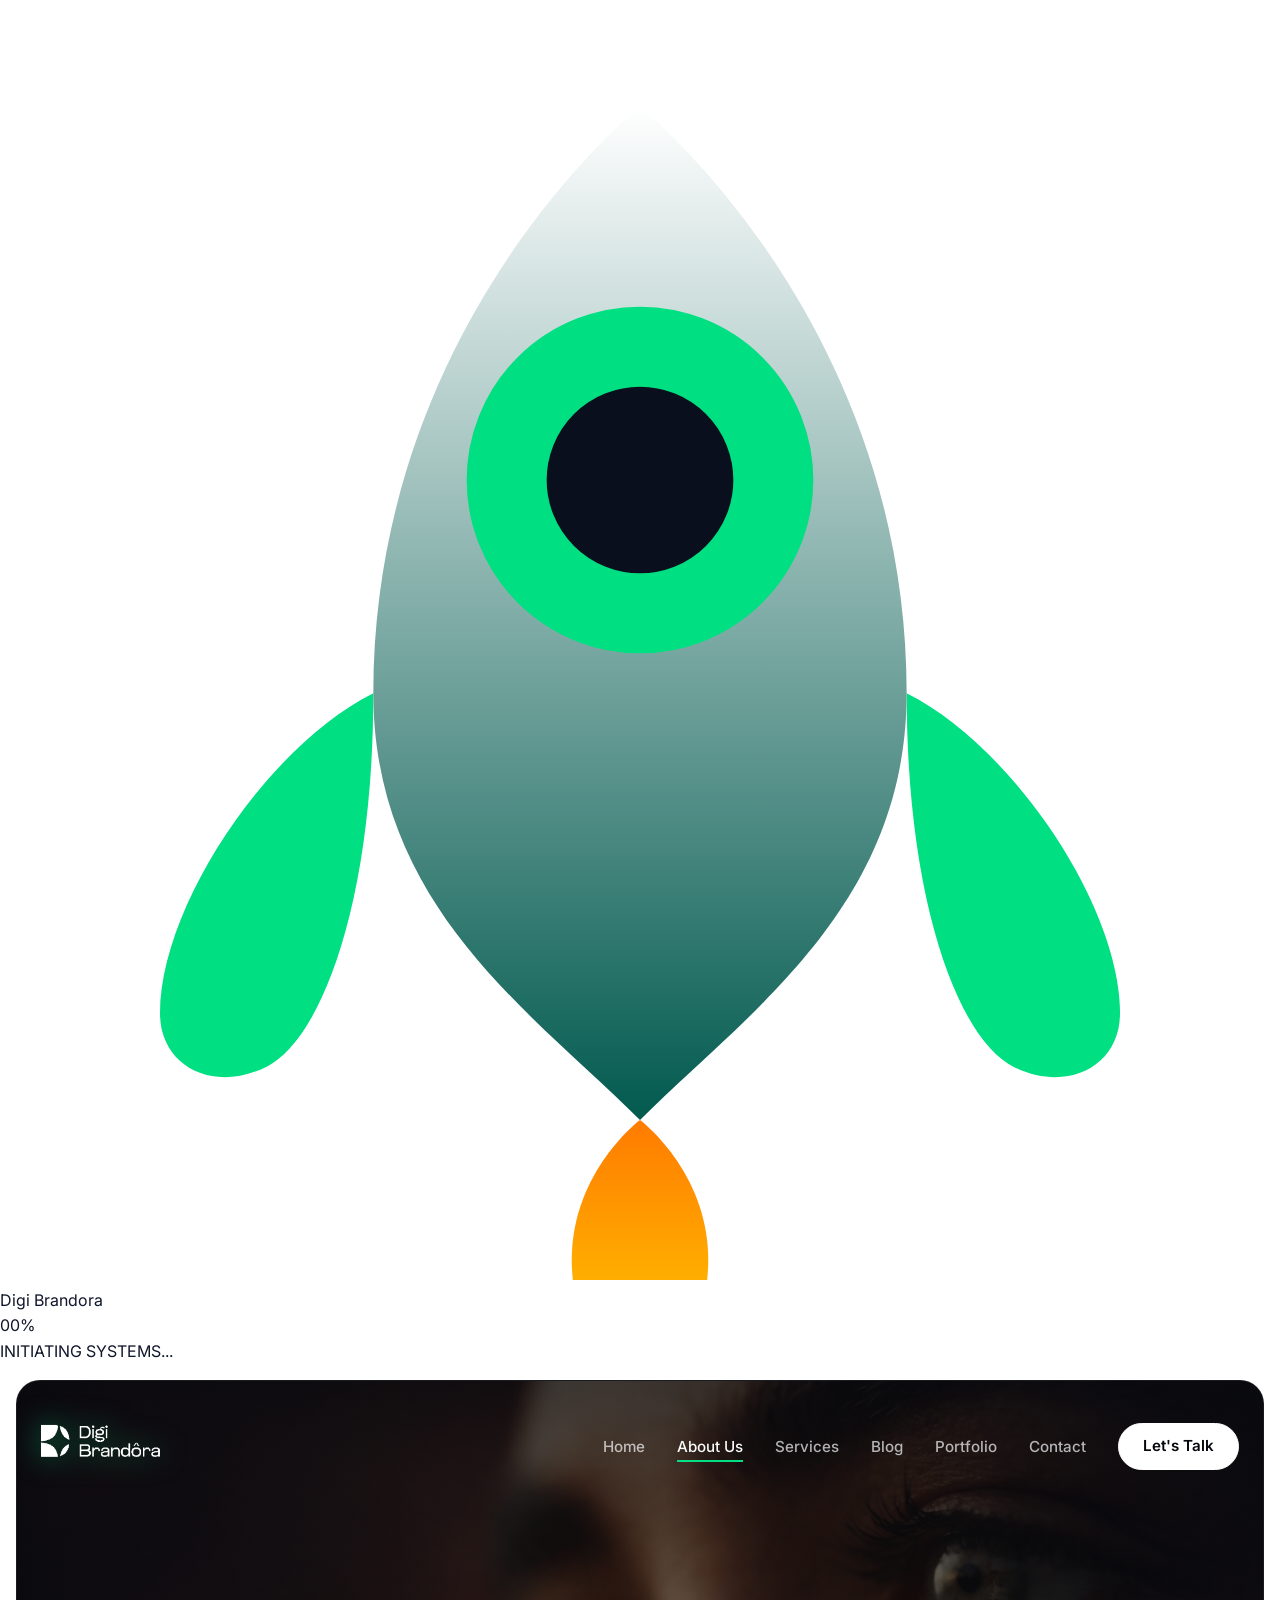
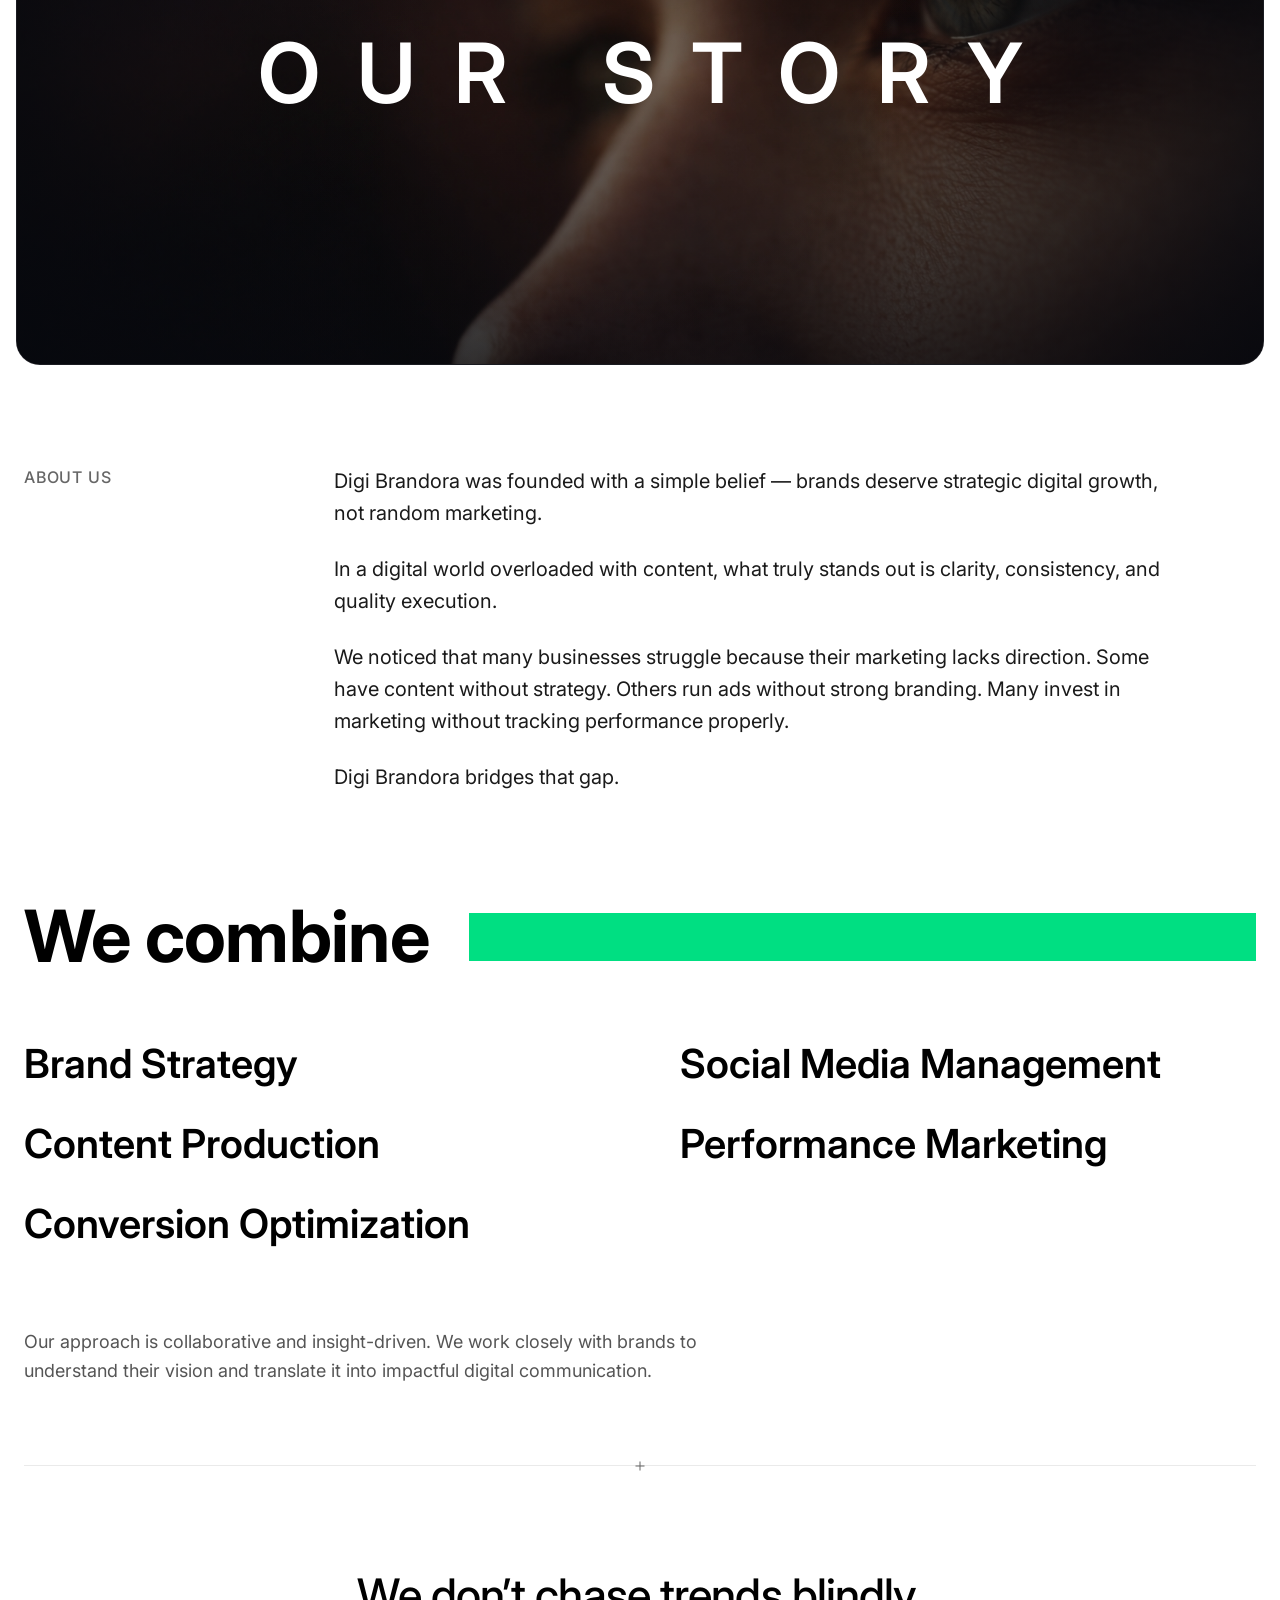
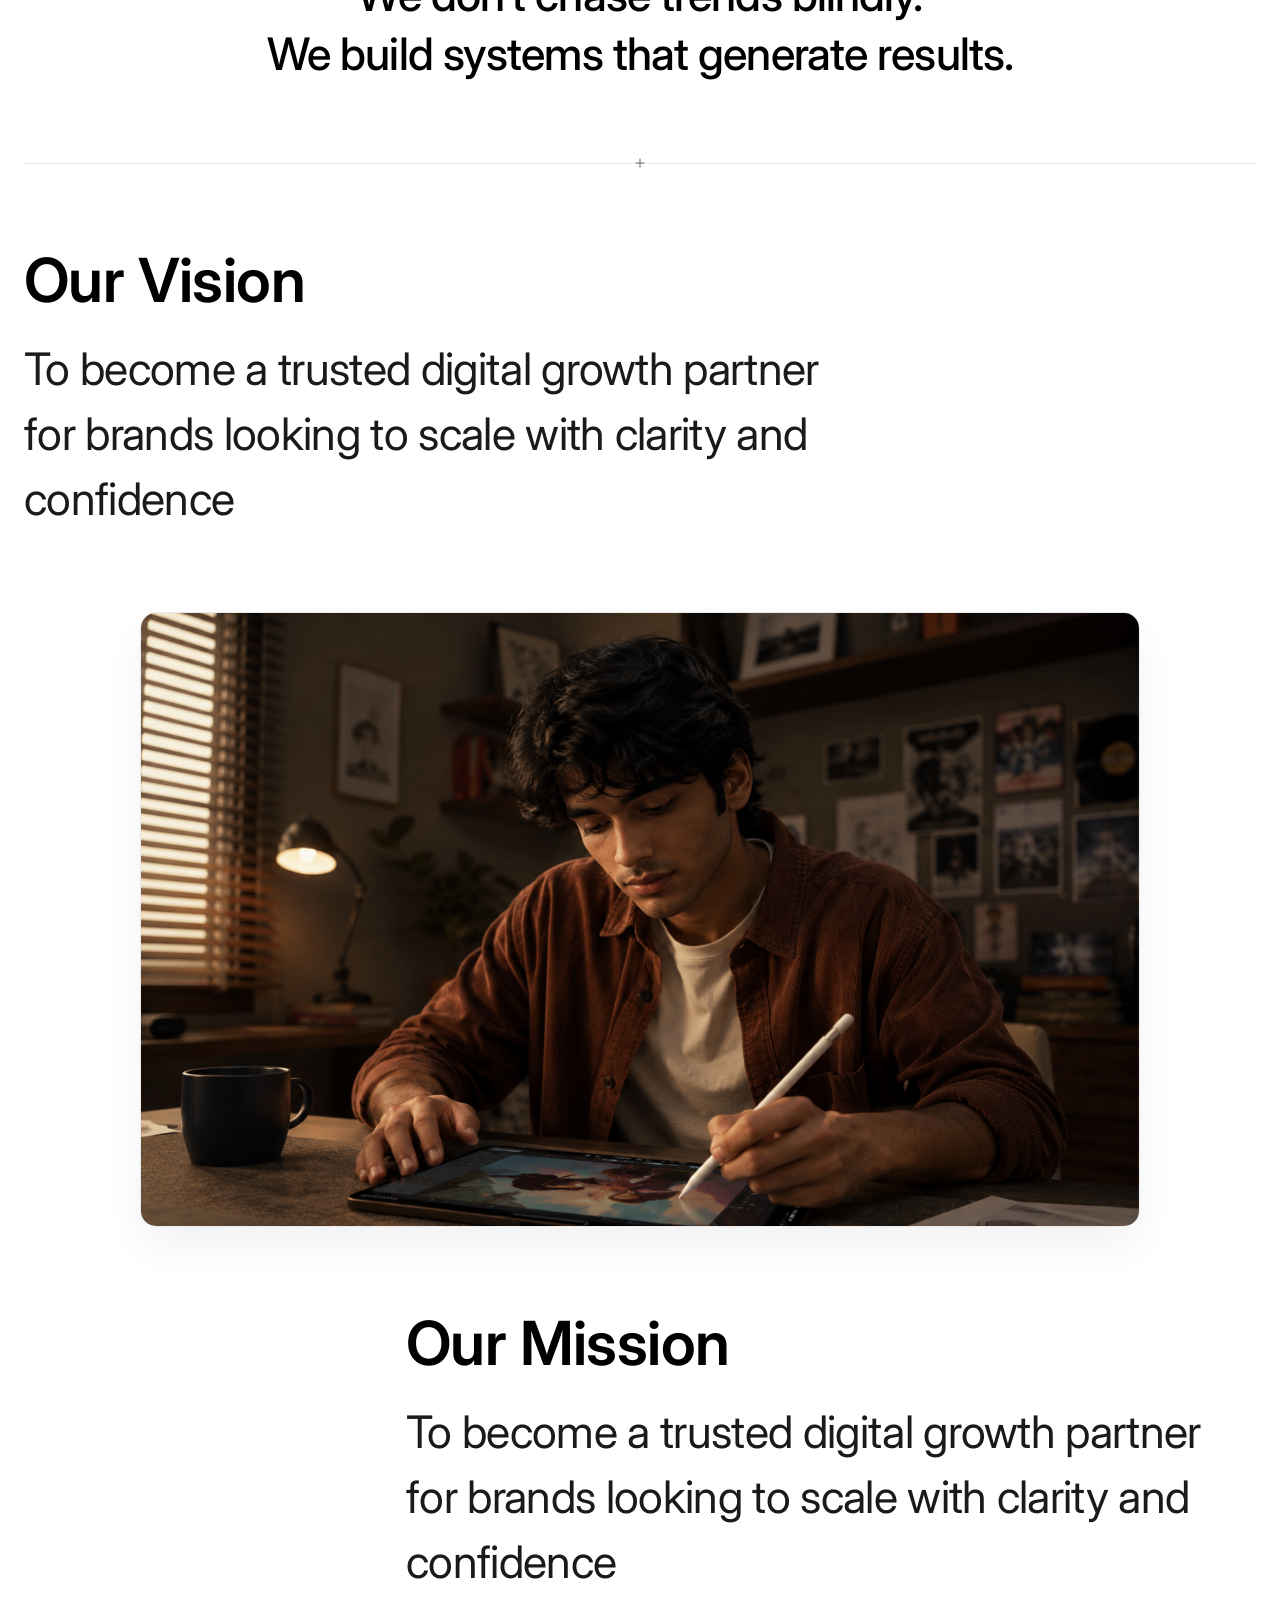
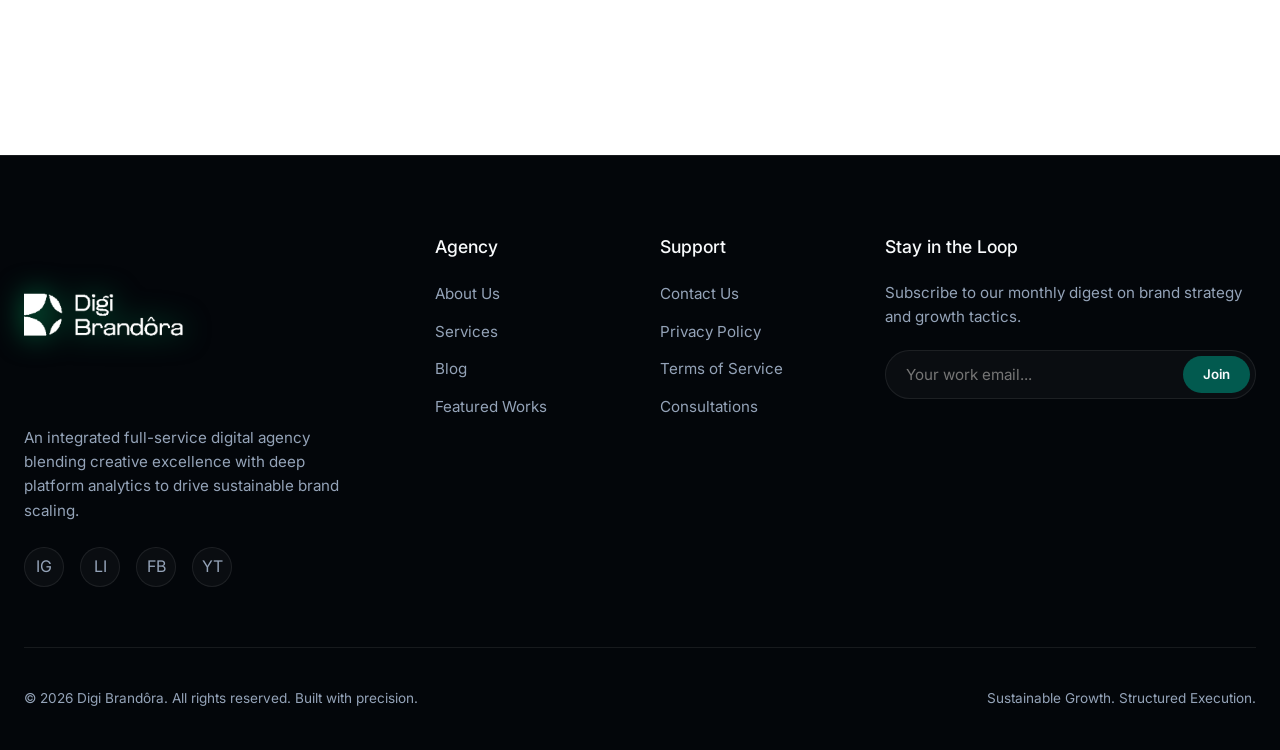
==== about.html @ bb11a6eb "refactor: remove experimental UI features including WebGL, MediaPipe, GSAP, Preloader, and Glassmorp" ====
<!DOCTYPE html>
<html lang="en">
<head>
  <meta charset="UTF-8">
  <meta name="viewport" content="width=device-width, initial-scale=1.0">
  <meta name="description" content="Learn about Digi Brandora's origin story, our vision, and mission to deliver structured digital growth solutions for modern brands.">
  <title>About Us | Digi Brandora</title>
  <link rel="stylesheet" href="styles.css?v=2.7">
  <link rel="icon" type="image/svg+xml" href="data:image/svg+xml,<svg xmlns='http://www.w3.org/2000/svg' viewBox='0 0 32 32'><circle cx='16' cy='10' r='6' stroke='%2310b981' stroke-width='2.5' fill='none'/><circle cx='10' cy='18' r='6' stroke='%2310b981' stroke-width='2.5' fill='none'/><circle cx='22' cy='18' r='6' stroke='%2310b981' stroke-width='2.5' fill='none'/></svg>">
</head>
<body class="about-editorial-page preloading-active">
  

  <!-- --- PRELOADER SYSTEM --- -->
  <div id="sitePreloader" class="preloader-overlay">
    <div class="preloader-panel panel-left"></div>
    <div class="preloader-panel panel-right"></div>
    <div class="preloader-stars"></div>
    <div class="preloader-content">
      <div class="preloader-rocket-container" id="preloaderRocketContainer">
        <svg class="preloader-rocket" id="preloaderRocket" viewBox="0 0 24 24" fill="none" xmlns="http://www.w3.org/2000/svg">
          <!-- Rocket Fins -->
          <path d="M7 13C5 14 3 17 3 19C3 20 4 20.5 5 20C6 19.5 7 17 7 13Z" fill="#00df82" />
          <path d="M17 13C19 14 21 17 21 19C21 20 20 20.5 19 20C18 19.5 17 17 17 13Z" fill="#00df82" />
          <!-- Rocket Body -->
          <path d="M12 2C12 2 17 6 17 13C17 17 14 19 12 21C10 19 7 17 7 13C7 6 12 2 12 2Z" fill="url(#rocketGrad)" />
          <!-- Rocket Window -->
          <circle cx="12" cy="9" r="2.5" fill="#0a0f1d" stroke="#00df82" stroke-width="1.5" />
          <!-- Rocket Thruster flame -->
          <path class="rocket-flame" d="M12 21C12 21 14 22.5 13 25C12 27 12 27 12 27C12 27 12 27 11 25C10 22.5 12 21 12 21Z" fill="url(#flameGrad)" />
          <!-- Definitions -->
          <defs>
            <linearGradient id="rocketGrad" x1="12" y1="2" x2="12" y2="21" gradientUnits="userSpaceOnUse">
              <stop offset="0%" stop-color="#ffffff" />
              <stop offset="100%" stop-color="#025a4f" />
            </linearGradient>
            <linearGradient id="flameGrad" x1="12" y1="21" x2="12" y2="27" gradientUnits="userSpaceOnUse">
              <stop offset="0%" stop-color="#ff7b00" />
              <stop offset="50%" stop-color="#ffae00" />
              <stop offset="100%" stop-color="#ff0000" stop-opacity="0" />
            </linearGradient>
          </defs>
        </svg>
        <div class="preloader-launch-smoke"></div>
      </div>
      <div class="preloader-brand">
        <span class="preloader-logo-text">Digi Brandora</span>
        <div class="preloader-counter-wrapper">
          <span class="preloader-counter" id="preloaderCounter">00</span><span class="preloader-percent">%</span>
        </div>
        <div class="preloader-progress-bar">
          <div class="preloader-progress-fill" id="preloaderProgressFill"></div>
        </div>
        <span class="preloader-status" id="preloaderStatus">INITIATING SYSTEMS...</span>
      </div>
    </div>
  </div>

  <!-- --- HERO VIEWPORT CONTAINER CARD --- -->
  <div class="about-hero-container">
    <img src="Images/about-us-hero.avif" alt="Digi Brandora Story Hero" class="about-hero-bg">

    <!-- --- HEADER NAVBAR --- -->
    <header class="header" id="mainHeader">
      <div class="container">
        <a href="index.html" class="logo" id="logoLink">
          <span class="logo-icon">
            <img src="Images/logo.avif" alt="Digi Brandôra Logo" class="logo-img-mark">
          </span></a>
        
        <button class="menu-toggle" id="menuToggle" aria-label="Toggle Navigation Menu">
          <span></span>
          <span></span>
          <span></span>
        </button>

        <ul class="nav-menu" id="navMenu">
          <li><a href="index.html" class="nav-link">Home</a></li>
          <li><a href="about.html" class="nav-link active">About Us</a></li>
          <li><a href="services.html" class="nav-link">Services</a></li>
          <li><a href="blog.html" class="nav-link">Blog</a></li>
          <li><a href="portfolio.html" class="nav-link">Portfolio</a></li>
          <li><a href="contact.html" class="nav-link">Contact</a></li>
          <li><a href="#" class="btn btn-talk" data-open-modal="strategyModal">Let's Talk</a></li>
        </ul>
      </div>
    </header>

    <div class="about-hero-center">
      <h1 class="about-hero-title reveal">Our Story</h1>
    </div>
  </div>

  <!-- --- CORE EDITORIAL SECTION --- -->
  <section class="about-content-sec">
    <div class="container">
      
      <!-- Intro Grid Section -->
      <div class="about-intro-grid reveal">
        <div class="about-label">About us</div>
        <div class="about-intro-text-block">
          <p class="about-intro-desc">
            Digi Brandora was founded with a simple belief — brands deserve strategic digital growth, not random marketing.
          </p>
          <p class="about-intro-desc">
            In a digital world overloaded with content, what truly stands out is clarity, consistency, and quality execution.
          </p>
          <p class="about-intro-desc">
            We noticed that many businesses struggle because their marketing lacks direction. Some have content without strategy. Others run ads without strong branding. Many invest in marketing without tracking performance properly.
          </p>
          <p class="about-intro-desc">
            Digi Brandora bridges that gap.
          </p>
        </div>
      </div>

      <!-- "We combine" Section with solid green block -->
      <div class="we-combine-container reveal">
        <h2 class="we-combine-title">We combine</h2>
        <div class="we-combine-bar"></div>
      </div>

      <!-- 2-Column Pillars Grid -->
      <div class="about-pillars-grid reveal">
        <div class="about-pillar-item">Brand Strategy</div>
        <div class="about-pillar-item">Social Media Management</div>
        <div class="about-pillar-item">Content Production</div>
        <div class="about-pillar-item">Performance Marketing</div>
        <div class="about-pillar-item">Conversion Optimization</div>
      </div>

      <!-- Outro Paragraph -->
      <p class="about-outro-text reveal">
        Our approach is collaborative and insight-driven. We work closely with brands to understand their vision and translate it into impactful digital communication.
      </p>

      <!-- Blueprint Divider -->
      <div class="blueprint-line-x" style="margin: 80px 0;">
        <span class="blueprint-plus" style="left: 50%; transform: translate(-50%, -50%);"></span>
      </div>

      <!-- --- VISION & MISSION SECTION --- -->
      <div class="about-additions-sec reveal">
        <!-- Centered Main Quote -->
        <h2 class="about-additions-quote">
          We don’t chase trends blindly.<br>We build systems that generate results.
        </h2>

        <!-- Divider with centered plus -->
        <div class="blueprint-line-x" style="margin: 80px 0;">
          <span class="blueprint-plus" style="left: 50%; transform: translate(-50%, -50%);"></span>
        </div>

        <!-- Our Vision -->
        <div class="about-vision-sec">
          <h3 class="about-vision-title">Our Vision</h3>
          <p class="about-vision-desc">
            To become a trusted digital growth partner for brands looking to scale with clarity and confidence
          </p>
        </div>

        <!-- Centerpiece iPad man visual -->
        <div class="about-center-visual">
          <img src="Images/about-hero-figma.png" alt="Digi Brandora Core Vision Centerpiece" class="about-center-img">
        </div>

        <!-- Our Mission -->
        <div class="about-mission-sec" style="margin-bottom: 40px;">
          <h3 class="about-mission-title">Our Mission</h3>
          <p class="about-mission-desc">
            To become a trusted digital growth partner for brands looking to scale with clarity and confidence
          </p>
        </div>
      </div>

    </div>
  </section>

  <!-- --- FOOTER --- -->
  <footer class="footer">
    <div class="container">
      <div class="footer-grid">
        <div class="footer-brand">
          <a href="index.html" class="logo" style="color: var(--clr-text-light);">
            <span class="logo-icon">
              <img src="Images/logo.avif" alt="Digi Brandôra Logo" class="logo-img-mark">
            </span></a>
          <p>
            An integrated full-service digital agency blending creative excellence with deep platform analytics to drive sustainable brand scaling.
          </p>
          <div class="social-links">
            <a href="#" class="social-link" aria-label="Instagram">IG</a>
            <a href="#" class="social-link" aria-label="LinkedIn">LI</a>
            <a href="#" class="social-link" aria-label="Facebook">FB</a>
            <a href="#" class="social-link" aria-label="YouTube">YT</a>
          </div>
        </div>

        <div class="footer-links">
          <h5>Agency</h5>
          <ul>
            <li><a href="about.html">About Us</a></li>
            <li><a href="services.html">Services</a></li>
            <li><a href="blog.html">Blog</a></li>
            <li><a href="portfolio.html">Featured Works</a></li>
          </ul>
        </div>

        <div class="footer-links">
          <h5>Support</h5>
          <ul>
            <li><a href="contact.html">Contact Us</a></li>
            <li><a href="about.html">Privacy Policy</a></li>
            <li><a href="about.html">Terms of Service</a></li>
            <li><a href="contact.html">Consultations</a></li>
          </ul>
        </div>

        <div class="footer-newsletter">
          <h5>Stay in the Loop</h5>
          <p>Subscribe to our monthly digest on brand strategy and growth tactics.</p>
          <form class="newsletter-form">
            <input type="email" class="newsletter-input" placeholder="Your work email..." required>
            <button type="submit" class="newsletter-submit">Join</button>
          </form>
        </div>
      </div>

      <div class="footer-bottom">
        <p>&copy; 2026 Digi Brandôra. All rights reserved. Built with precision.</p>
        <p>Sustainable Growth. Structured Execution.</p>
      </div>
    </div>
  </footer>

  <!-- --- BOOKING CALENDAR MODAL --- -->
  <div class="modal-overlay" id="strategyModal">
    <div class="modal-box">
      <button class="modal-close-btn">&times;</button>
      <h3 class="modal-title">Book a Free Strategy Call</h3>
      <p class="modal-desc">Select a date and preferred slot below. Our strategist will align directly with you.</p>
      
      <div class="booking-calendar-wrapper">
        <div class="form-group">
          <label for="bookingDate" class="form-label">1. Preferred Date *</label>
          <input type="date" id="bookingDate" class="form-control" min="2026-05-30">
        </div>

        <div class="form-group">
          <label class="form-label">2. Preferred Time Slot (IST) *</label>
          <div class="time-slot-grid">
            <button class="time-slot-btn">10:00 AM</button>
            <button class="time-slot-btn">11:30 AM</button>
            <button class="time-slot-btn">01:00 PM</button>
            <button class="time-slot-btn">02:30 PM</button>
            <button class="time-slot-btn">04:00 PM</button>
            <button class="time-slot-btn">05:30 PM</button>
          </div>
        </div>

        <button class="btn btn-primary" id="bookConfirmBtn" style="margin-top: 20px; width: 100%;">Confirm Booking slot</button>
      </div>
    </div>
  </div>

  <!-- GSAP & SplitType -->
  <script src="app.js"></script>
</body>
</html>
---- styles.css ----
@font-face {
  font-family: 'Inter';
  src: url('font/Inter-VariableFont_opsz,wght.ttf') format('truetype-variations'),
       url('font/Inter-VariableFont_opsz,wght.ttf') format('truetype');
  font-weight: 100 900;
  font-stretch: 75% 125%;
  font-style: normal;
  font-display: swap;
}

@font-face {
  font-family: 'Inter';
  src: url('font/Inter-Italic-VariableFont_opsz,wght.ttf') format('truetype-variations'),
       url('font/Inter-Italic-VariableFont_opsz,wght.ttf') format('truetype');
  font-weight: 100 900;
  font-stretch: 75% 125%;
  font-style: italic;
  font-display: swap;
}

/* --- CUSTOM VARIABLES & DESIGN SYSTEM --- */
:root {
  --font-body: 'Inter', sans-serif;
  --font-heading: 'Inter', sans-serif;

  /* Color Palette - Premium Emerald & Deep Charcoal */
  --clr-bg-dark: #06080e;
  --clr-bg-card-dark: rgba(11, 15, 25, 0.85);
  --clr-bg-light: #ffffff;
  --clr-bg-slate: #f8fafc;
  
  --clr-primary: #025a4f;      /* Classic Editorial Forest Green */
  --clr-primary-light: #037567;
  --clr-primary-dark: #013b34;
  --clr-accent: #00DF82;       /* Vibrant Emerald Mint -> Updated to #00DF82 Accent Color */
  --clr-accent-glow: rgba(0, 223, 130, 0.4);
  
  --clr-text-dark: #0f172a;
  --clr-text-light: #f8fafc;
  --clr-text-muted-dark: #64748b;
  --clr-text-muted-light: #94a3b8;
  
  --clr-border-light: rgba(15, 23, 42, 0.08);
  --clr-border-dark: rgba(248, 250, 252, 0.08);
  --clr-border-glow: rgba(0, 223, 130, 0.2);

  /* Transitions & Shadows */
  --transition-smooth: all 0.5s cubic-bezier(0.16, 1, 0.3, 1);
  --transition-fast: all 0.25s cubic-bezier(0.4, 0, 0.2, 1);
  
  --shadow-sm: 0 2px 8px -2px rgba(15, 23, 42, 0.05);
  --shadow-md: 0 12px 30px -10px rgba(15, 23, 42, 0.08);
  --shadow-lg: 0 20px 50px -12px rgba(15, 23, 42, 0.12);
  --shadow-glow: 0 0 25px 0 rgba(0, 223, 130, 0.25);
  
  --header-height: 130px;
  --container-width: 1280px;
}

/* --- RESET & BASIC STYLES --- */
*, *::before, *::after {
  box-sizing: border-box;
  margin: 0;
  padding: 0;
}

html {
  scroll-behavior: smooth;
  font-size: 16px;
  -webkit-font-smoothing: antialiased;
}

body {
  font-family: var(--font-body);
  background-color: var(--clr-bg-light);
  color: var(--clr-text-dark);
  line-height: 1.6;
  overflow-x: hidden;
}

/* Dark mode section overrides */
.dark-theme-section {
  background-color: var(--clr-bg-dark);
  color: var(--clr-text-light);
}

/* --- TYPOGRAPHY --- */
h1, h2, h3, h4, h5, h6 {
  font-family: var(--font-heading);
  font-weight: 500;
  line-height: 1.2;
}

h1 {
  font-size: clamp(2.5rem, 5vw, 4.5rem);
  letter-spacing: -0.03em;
}

h2 {
  font-size: clamp(2rem, 3.5vw, 3rem);
  letter-spacing: -0.02em;
}

h3 {
  font-size: clamp(1.25rem, 2vw, 1.75rem);
}

p {
  font-size: clamp(0.95rem, 1vw + 0.15rem, 1.1rem);
  font-weight: 400;
}

a {
  text-decoration: none;
  color: inherit;
  transition: var(--transition-fast);
}

/* --- LAYOUT UTILITIES --- */
.container {
  width: 100%;
  max-width: var(--container-width);
  margin: 0 auto;
  padding: 0 24px;
}

.section-padding {
  padding: 100px 0;
}

@media (max-width: 768px) {
  .section-padding {
    padding: 70px 0;
  }
}

.grid-2 {
  display: grid;
  grid-template-columns: repeat(2, 1fr);
  gap: 40px;
}

.grid-3 {
  display: grid;
  grid-template-columns: repeat(3, 1fr);
  gap: 30px;
}

.grid-4 {
  display: grid;
  grid-template-columns: repeat(4, 1fr);
  gap: 24px;
}

@media (max-width: 1024px) {
  .grid-4 { grid-template-columns: repeat(2, 1fr); }
  .grid-3 { grid-template-columns: repeat(2, 1fr); }
}

@media (max-width: 768px) {
  .grid-2, .grid-3, .grid-4 {
    grid-template-columns: 1fr;
    gap: 30px;
  }
}

/* --- BUTTONS & CTAs --- */
.btn {
  display: inline-flex;
  align-items: center;
  justify-content: center;
  padding: 14px 28px;
  font-family: var(--font-heading);
  font-weight: 600;
  font-size: 0.95rem;
  border-radius: 50px;
  cursor: pointer;
  transition: var(--transition-smooth);
  position: relative;
  overflow: hidden;
  z-index: 1;
}

.btn-primary {
  background-color: var(--clr-primary);
  color: var(--clr-text-light);
  border: 1px solid var(--clr-primary);
}

.btn-primary::after {
  content: '';
  position: absolute;
  top: 0;
  left: 0;
  width: 100%;
  height: 100%;
  background-color: var(--clr-accent);
  z-index: -1;
  transform: scaleX(0);
  transform-origin: right;
  transition: transform 0.5s cubic-bezier(0.16, 1, 0.3, 1);
}

.btn-primary:hover {
  border-color: var(--clr-accent);
  box-shadow: var(--shadow-glow);
}

.btn-primary:hover::after {
  transform: scaleX(1);
  transform-origin: left;
}

.btn-secondary {
  background-color: transparent;
  color: var(--clr-text-dark);
  border: 1px solid var(--clr-border-light);
}

.dark-theme-section .btn-secondary {
  color: var(--clr-text-light);
  border-color: var(--clr-border-dark);
}

.btn-secondary:hover {
  background-color: var(--clr-text-dark);
  color: var(--clr-bg-light);
  border-color: var(--clr-text-dark);
}

.dark-theme-section .btn-secondary:hover {
  background-color: var(--clr-text-light);
  color: var(--clr-bg-dark);
  border-color: var(--clr-text-light);
}

.btn-outline-green {
  background-color: transparent;
  color: var(--clr-accent);
  border: 1px solid var(--clr-accent);
}

.btn-outline-green:hover {
  background-color: var(--clr-accent);
  color: var(--clr-bg-dark);
  box-shadow: var(--shadow-glow);
}

/* --- GLASSMORPHISM --- */
.glass-panel {
  background: rgba(255, 255, 255, 0.03);
  backdrop-filter: blur(16px);
  -webkit-backdrop-filter: blur(16px);
  border: 1px solid var(--clr-border-dark);
  border-radius: 16px;
}

/* --- HEADER & NAVIGATION --- */
.header {
  position: fixed;
  top: 0;
  left: 0;
  width: 100%;
  height: var(--header-height);
  z-index: 1000;
  display: flex;
  align-items: center;
  transition: var(--transition-smooth);
}

.header.scrolled {
  background: rgba(6, 8, 14, 0.85);
  backdrop-filter: blur(20px);
  -webkit-backdrop-filter: blur(20px);
  border-bottom: 1px solid var(--clr-border-dark);
  height: 90px;
}

.header .container {
  display: flex;
  align-items: center;
  justify-content: space-between;
}

.logo {
  display: flex;
  align-items: center;
  gap: 10px;
  font-family: var(--font-heading);
  font-weight: 600;
  font-size: 1.35rem;
  letter-spacing: -0.01em;
  color: var(--clr-text-light);
}

/* SVG Logo Styling */
.logo-icon svg {
  width: 32px;
  height: 32px;
  fill: none;
  stroke: var(--clr-accent);
  stroke-width: 2.5;
  stroke-linejoin: round;
  filter: drop-shadow(0 0 4px var(--clr-accent));
}

.nav-menu {
  display: flex;
  align-items: center;
  gap: 32px;
  list-style: none;
}

.nav-link {
  font-family: var(--font-heading);
  font-weight: 500;
  font-size: 0.95rem;
  color: rgba(248, 250, 252, 0.7);
  position: relative;
  padding: 6px 0;
}

.nav-link::after {
  content: '';
  position: absolute;
  bottom: 0;
  left: 0;
  width: 100%;
  height: 2px;
  background-color: var(--clr-accent);
  transform: scaleX(0);
  transform-origin: right;
  transition: transform 0.3s cubic-bezier(0.16, 1, 0.3, 1);
}

.nav-link:hover,
.nav-link.active {
  color: var(--clr-text-light);
}

.nav-link:hover::after,
.nav-link.active::after {
  transform: scaleX(1);
  transform-origin: left;
}

/* Menu Toggle Button for Mobile */
.menu-toggle {
  display: none;
  background: none;
  border: none;
  cursor: pointer;
  z-index: 1001;
}

.menu-toggle span {
  display: block;
  width: 26px;
  height: 2px;
  background-color: var(--clr-text-light);
  margin-bottom: 6px;
  transition: var(--transition-fast);
}

.menu-toggle span:last-child {
  margin-bottom: 0;
}

.menu-toggle.open span:nth-child(1) {
  transform: translateY(8px) rotate(45deg);
}

.menu-toggle.open span:nth-child(2) {
  opacity: 0;
}

.menu-toggle.open span:nth-child(3) {
  transform: translateY(-8px) rotate(-45deg);
}

@media (max-width: 900px) {
  .menu-toggle {
    display: block;
  }
  
  .nav-menu {
    position: fixed;
    top: 0;
    right: -100%;
    width: 100%;
    height: 100vh;
    background-color: var(--clr-bg-dark);
    flex-direction: column;
    justify-content: center;
    gap: 40px;
    transition: var(--transition-smooth);
    z-index: 999;
  }
  
  .nav-menu.open {
    right: 0;
  }

  .nav-link {
    font-size: 1.5rem;
  }
}

/* --- HERO SECTION --- */
/* --- HERO VIEWPORT CONTAINER --- */
.hero-viewport-container {
  margin: 16px;
  border-radius: 24px;
  position: relative;
  overflow: hidden;
  height: calc(100vh - 32px);
  background-color: #06080e;
  border: 1px solid rgba(255, 255, 255, 0.08);
  display: flex;
  flex-direction: column;
  z-index: 1;
}

.hero-video-bg {
  position: absolute;
  top: 0;
  left: 0;
  width: 100%;
  height: 100%;
  object-fit: cover;
  z-index: -2;
  animation: bgImmersiveZoom 2s cubic-bezier(0.16, 1, 0.3, 1) forwards;
  transform-origin: center;
}

/* Pseudo-element for decoupled background gradient overlay */
.hero-viewport-container::before {
  content: '';
  position: absolute;
  top: 0; left: 0; right: 0; bottom: 0;
  z-index: -1;
  background-image: radial-gradient(circle at center, transparent 20%, rgba(0, 0, 0, 0.95) 100%),
                    linear-gradient(to bottom, rgba(6, 8, 14, 0.3) 0%, transparent 50%, rgba(6, 8, 14, 0.5) 100%);
  pointer-events: none;
}

@keyframes bgImmersiveZoom {
  0% {
    transform: scale(1.08);
  }
  100% {
    transform: scale(1);
  }
}

/* Header customization inside hero container with fade-down load animation */
.hero-viewport-container .header {
  position: absolute;
  top: 0;
  left: 0;
  width: 100%;
  background: transparent;
  border-bottom: none;
  animation: headerReveal 1s cubic-bezier(0.16, 1, 0.3, 1) forwards;
  animation-delay: 0.1s;
  opacity: 0;
}

.hero-viewport-container .header.scrolled {
  position: fixed;
  background: rgba(6, 8, 14, 0.85);
  border-bottom: 1px solid var(--clr-border-dark);
  animation: none;
  opacity: 1;
}

@keyframes headerReveal {
  0% {
    transform: translateY(-20px);
    opacity: 0;
  }
  100% {
    transform: translateY(0);
    opacity: 1;
  }
}

.logo-img-mark {
  width: 120px;
  height: 120px;
  object-fit: contain;
  filter: drop-shadow(0 0 14px rgba(0, 223, 130, 0.5));
  transition: width 0.3s ease, height 0.3s ease;
}

.header.scrolled .logo-img-mark {
  width: 80px;
  height: 80px;
}

.footer-brand .logo-img-mark {
  width: 160px;
  height: 160px;
}

.btn-talk {
  background-color: #ffffff;
  color: #06080e !important;
  font-family: var(--font-heading);
  font-weight: 600;
  font-size: 0.95rem;
  padding: 10px 24px;
  border-radius: 50px;
  border: 1px solid #ffffff;
  transition: var(--transition-smooth);
}

.btn-talk:hover {
  background-color: transparent;
  color: #ffffff !important;
  box-shadow: 0 0 15px rgba(255, 255, 255, 0.35);
}

/* --- HERO SECTION --- */
.hero {
  position: relative;
  height: 100%;
  width: 100%;
  display: flex;
  flex-direction: column;
  justify-content: space-between;
  padding-top: var(--header-height);
  overflow: hidden;
  background: transparent;
}

/* Center Headline with ultra modern blur-to-focus slide-up reveal */
.hero-center {
  flex-grow: 1;
  display: flex;
  align-items: center;
  justify-content: center;
  text-align: center;
  padding: 0 40px;
}

.hero-title {
  font-family: 'Inter', sans-serif;
  font-size: clamp(2rem, 5.5vw, 4.4rem);
  font-weight: 600;
  letter-spacing: 0.06em;
  color: #ffffff;
  line-height: 1.15;
  text-align: center;
  text-shadow: 0 4px 24px rgba(0, 0, 0, 0.6);
  margin: 0;
  text-transform: uppercase;
  animation: ultraBlurReveal 1.2s cubic-bezier(0.16, 1, 0.3, 1) forwards;
  opacity: 0;
}

@keyframes ultraBlurReveal {
  0% {
    filter: blur(20px);
    opacity: 0;
    transform: translateY(40px) scale(0.96);
  }
  100% {
    filter: blur(0);
    opacity: 1;
    transform: translateY(0) scale(1);
  }
}

/* Bottom Row Layout */
.hero-bottom-row {
  display: flex;
  justify-content: space-between;
  align-items: flex-end;
  padding: 0 64px 64px 64px;
  width: 100%;
  z-index: 10;
}

@media (max-width: 992px) {
  .hero-bottom-row {
    flex-direction: column;
    align-items: flex-start;
    gap: 40px;
    padding: 0 32px 32px 32px;
  }
}

/* Bottom Left Block with clean slide-up reveal */
.hero-bottom-left {
  display: flex;
  flex-direction: column;
  align-items: flex-start;
  max-width: 420px;
  animation: bottomReveal 1.2s cubic-bezier(0.16, 1, 0.3, 1) forwards;
  animation-delay: 0.4s;
  opacity: 0;
}

@keyframes bottomReveal {
  0% {
    transform: translateY(30px);
    opacity: 0;
  }
  100% {
    transform: translateY(0);
    opacity: 1;
  }
}

.hero-description-light {
  font-family: 'Inter', sans-serif;
  font-size: 15px;
  font-weight: 300;
  line-height: 1.65;
  color: rgba(255, 255, 255, 0.85);
  margin-bottom: 24px;
  text-align: left;
  text-shadow: 0 2px 8px rgba(0, 0, 0, 0.4);
}

.btn-consultation {
  min-width: 213px;
  width: max-content;
  padding: 0 20px;
  height: 44px;
  display: inline-flex;
  align-items: center;
  justify-content: center;
  background: rgba(255, 255, 255, 0.12);
  backdrop-filter: blur(16px);
  -webkit-backdrop-filter: blur(16px);
  border: 1px solid rgba(255, 255, 255, 0.22);
  color: #ffffff;
  font-family: var(--font-heading);
  font-size: 0.9rem;
  font-weight: 500;
  border-radius: 6px;
  transition: var(--transition-fast);
  cursor: pointer;
  text-align: center;
  white-space: nowrap;
  text-wrap: nowrap;
}

.btn-consultation:hover {
  background: var(--clr-accent);
  color: #06080e;
  border-color: var(--clr-accent);
  box-shadow: var(--shadow-glow);
}

/* Bottom Right Block: Ratings Area Layout */
.hero-bottom-right {
  display: flex;
  align-items: center;
}

.ratings-area {
  display: flex;
  align-items: center;
  gap: 16px;
  cursor: pointer;
  background: rgba(6, 8, 14, 0.3);
  padding: 8px 16px;
  border-radius: 50px;
  backdrop-filter: blur(8px);
  -webkit-backdrop-filter: blur(8px);
  border: 1px solid rgba(255, 255, 255, 0.05);
  transition: var(--transition-smooth);
  overflow: hidden; /* Contain the shimmering sweep */
  position: relative;
  opacity: 0;
  animation: pillReveal 1.1s cubic-bezier(0.16, 1, 0.3, 1) forwards;
  animation-delay: 0.4s;
}

@keyframes pillReveal {
  0% {
    opacity: 0;
    transform: scale(0.96) translateY(12px);
    border-color: rgba(255, 255, 255, 0.05);
    box-shadow: 0 0 0 rgba(0, 223, 130, 0);
  }
  50% {
    border-color: rgba(0, 223, 130, 0.3);
    box-shadow: 0 0 20px rgba(0, 223, 130, 0.12);
  }
  100% {
    opacity: 1;
    transform: scale(1) translateY(0);
    border-color: rgba(255, 255, 255, 0.05);
    box-shadow: 0 4px 30px rgba(0, 0, 0, 0.2);
  }
}

/* Shimmer Sweep Animation */
.ratings-area::after {
  content: '';
  position: absolute;
  top: 0;
  left: -150%;
  width: 100%;
  height: 100%;
  background: linear-gradient(
    90deg,
    transparent,
    rgba(255, 255, 255, 0.02),
    rgba(0, 223, 130, 0.2), /* Soft green accent shimmer */
    rgba(255, 255, 255, 0.02),
    transparent
  );
  transform: skewX(-25deg);
  pointer-events: none;
  animation: ratingsShimmer 3s linear infinite;
  animation-delay: 1.4s;
}

@keyframes ratingsShimmer {
  0% {
    left: -150%;
    animation-timing-function: cubic-bezier(0.25, 1, 0.5, 1);
  }
  45% {
    left: 150%;
  }
  45.01% {
    left: -150%;
  }
  100% {
    left: -150%;
  }
}

.ratings-area:hover {
  background: rgba(6, 8, 14, 0.5);
  border-color: rgba(0, 223, 130, 0.2);
  box-shadow: 0 4px 20px rgba(0, 223, 130, 0.1);
}

.profile-stack {
  display: flex;
  align-items: center;
}

.stack-img {
  width: 50px;
  height: 50px;
  border-radius: 50%;
  border: 2px solid #06080e;
  object-fit: cover;
  margin-right: -18px;
  transition: transform 0.4s cubic-bezier(0.16, 1, 0.3, 1), margin-right 0.4s cubic-bezier(0.16, 1, 0.3, 1);
  background-color: #06080e;
  display: block;
  opacity: 0;
  
  /* Fallback spring easing using standard cubic-bezier */
  animation: imgPop 0.9s cubic-bezier(0.34, 1.56, 0.64, 1) forwards;
  
  /* Modern highly organic physics spring easing */
  --spring-easing: linear(0, 0.016 0.5%, 0.06 1%, 0.226 2%, 1.116 5.4%, 1.375 6.6%, 1.527 7.7%, 1.565 8.2%, 1.585 8.8%, 1.581 9.3%, 1.559 9.8%, 1.458 10.9%, 0.937 14.3%, 0.784 15.5%, 0.693 16.6%, 0.67 17.1%, 0.657 17.7%, 0.671 18.7%, 0.729 19.8%, 1.042 23.3%, 1.13 24.5%, 1.182 25.6%, 1.201 26.7%, 1.192 27.7%, 1.156 28.8%, 0.977 32.2%, 0.925 33.4%, 0.894 34.5%, 0.882 35.6%, 0.887 36.6%, 0.907 37.7%, 1.045 42.4%, 1.069 44.5%, 1.059 46.3%, 0.979 50.9%, 0.96 53.4%, 0.966 55.3%, 1.013 59.9%, 1.024 62.3%, 0.986 71.2%, 1.008 79.9%, 0.995 88.9%, 1);
  animation-timing-function: var(--spring-easing);
}

@keyframes imgPop {
  0% {
    opacity: 0;
    transform: translateX(-35px) scale(0.3) rotate(-30deg);
  }
  100% {
    opacity: 1;
    transform: translateX(0) scale(1) rotate(0deg);
  }
}

/* Elegant staggered popping entries for each profile in the stack */
.stack-img:nth-child(1) { z-index: 1; animation-delay: 0.55s; }
.stack-img:nth-child(2) { z-index: 2; animation-delay: 0.65s; }
.stack-img:nth-child(3) { z-index: 3; animation-delay: 0.75s; }
.stack-img:nth-child(4) { z-index: 4; animation-delay: 0.85s; }

.stack-logo {
  background-color: var(--clr-accent);
  padding: 10px;
  border: 2px solid #06080e;
  z-index: 5;
  
  /* Logo pops out with a dramatic full active spin */
  animation: logoPop 1.1s cubic-bezier(0.34, 1.56, 0.64, 1) forwards;
  animation-timing-function: var(--spring-easing);
  animation-delay: 0.95s;
}

@keyframes logoPop {
  0% {
    opacity: 0;
    transform: translateX(-35px) scale(0.3) rotate(-180deg);
  }
  100% {
    opacity: 1;
    transform: translateX(0) scale(1) rotate(0deg);
  }
}

/* Hover expansion animation for overlapping stack */
.ratings-area:hover .stack-img {
  margin-right: 4px;
  transform: scale(1.06);
}

.ratings-area:hover .stack-img:last-child {
  margin-right: 0;
}

.ratings-info {
  display: flex;
  flex-direction: column;
  align-items: flex-start;
  gap: 2px;
}

.star-rating {
  height: 14px;
  width: auto;
  object-fit: contain;
  display: block;
  opacity: 0;
  animation: starsReveal 0.8s cubic-bezier(0.34, 1.56, 0.64, 1) forwards;
  animation-delay: 1.1s;
}

@keyframes starsReveal {
  0% {
    opacity: 0;
    transform: scale(0.4) translateY(6px);
  }
  100% {
    opacity: 1;
    transform: scale(1) translateY(0);
  }
}

.trust-text {
  font-family: 'Inter', sans-serif;
  font-size: 0.9rem;
  font-weight: 500;
  color: #ffffff;
  letter-spacing: 0.02em;
  opacity: 0;
  animation: trustReveal 0.8s cubic-bezier(0.25, 1, 0.5, 1) forwards;
  animation-delay: 1.25s;
}

@keyframes trustReveal {
  0% {
    opacity: 0;
    transform: translateY(6px);
    filter: blur(4px);
  }
  100% {
    opacity: 1;
    transform: translateY(0);
    filter: blur(0);
  }
}

/* --- SECTION: WHO WE ARE --- */
.who-we-are {
  background-color: var(--clr-bg-light);
}

.section-label {
  font-family: var(--font-heading);
  text-transform: uppercase;
  font-size: 0.85rem;
  letter-spacing: 0.15em;
  color: var(--clr-primary);
  font-weight: 500;
  margin-bottom: 20px;
  display: inline-block;
}

.accent-quote-box {
  border-left: 4px solid var(--clr-accent);
  padding-left: 24px;
  margin-top: 30px;
}

.accent-quote-box p {
  font-family: 'Inter', sans-serif;
  font-size: clamp(1.4rem, 2.8vw, 1.9rem);
  font-weight: 300;
  line-height: 1.5;
  color: var(--clr-text-muted-dark);
  margin-bottom: 12px;
}

.accent-quote-box p span {
  font-weight: 600;
  color: var(--clr-text-dark);
}

/* --- PARTNER LOGO TICKER --- */
.logo-ticker {
  background-color: var(--clr-bg-light);
  border-top: 1px solid var(--clr-border-light);
  border-bottom: 1px solid var(--clr-border-light);
  overflow: hidden;
  padding: 40px 0;
}

.logo-ticker-track {
  display: flex;
  align-items: center;
  gap: 80px;
  width: max-content;
  animation: logo-scroll 30s linear infinite;
}

.logo-ticker-item {
  font-family: var(--font-heading);
  font-size: 1.4rem;
  font-weight: 500;
  color: rgba(15, 23, 42, 0.25);
  letter-spacing: -0.03em;
  text-transform: uppercase;
  display: flex;
  align-items: center;
  gap: 8px;
}

.logo-ticker-item i, 
.logo-ticker-item svg {
  opacity: 0.3;
  width: 24px;
  height: 24px;
}

/* --- WHAT WE DO (PILLARS) --- */
.what-we-do {
  background-color: var(--clr-bg-slate);
}

.section-header-desc {
  max-width: 600px;
  color: var(--clr-text-muted-dark);
  margin-top: 16px;
  font-size: 1.1rem;
}

.pillar-table {
  display: grid;
  grid-template-columns: 1fr 1fr;
  border: 1px solid rgba(15, 23, 42, 0.15);
  position: relative;
  background-color: #ffffff;
  box-shadow: var(--shadow-sm);
}

.pillar-cell {
  position: relative;
  padding: 64px 48px;
  background-color: #ffffff;
  transition: all 0.5s cubic-bezier(0.16, 1, 0.3, 1);
  display: flex;
  flex-direction: column;
  justify-content: flex-start;
  align-items: flex-start;
  overflow: hidden;
  /* Start hidden for scroll entrance observer */
  opacity: 0;
  transform: translateY(30px);
}

/* Staggered slide reveal for cells inside active table */
.pillar-table.active .pillar-cell {
  animation: slideUpCell 0.8s cubic-bezier(0.16, 1, 0.3, 1) forwards;
}
.pillar-table.active .pillar-cell:nth-child(1) { animation-delay: 0.1s; }
.pillar-table.active .pillar-cell:nth-child(2) { animation-delay: 0.2s; }
.pillar-table.active .pillar-cell:nth-child(3) { animation-delay: 0.3s; }
.pillar-table.active .pillar-cell:nth-child(4) { animation-delay: 0.4s; }

@keyframes slideUpCell {
  to {
    opacity: 1;
    transform: translateY(0);
  }
}

/* Internal dividing lines */
.pillar-table > .pillar-cell:nth-child(odd) {
  border-right: 1px solid rgba(15, 23, 42, 0.15);
}
.pillar-table > .pillar-cell:nth-child(1),
.pillar-table > .pillar-cell:nth-child(2) {
  border-bottom: 1px solid rgba(15, 23, 42, 0.15);
}

/* Technical blueprint crosshair ticks at border centers */
.pillar-table-tick-left,
.pillar-table-tick-right {
  position: absolute;
  top: 50%;
  transform: translateY(-50%);
  width: 14px;
  height: 1px;
  background-color: rgba(15, 23, 42, 0.5);
  z-index: 5;
  pointer-events: none;
}
.pillar-table-tick-left { left: -7px; }
.pillar-table-tick-right { right: -7px; }

.pillar-table-tick-top,
.pillar-table-tick-bottom {
  position: absolute;
  left: 50%;
  transform: translateX(-50%);
  width: 1px;
  height: 14px;
  background-color: rgba(15, 23, 42, 0.5);
  z-index: 5;
  pointer-events: none;
}
.pillar-table-tick-top { top: -7px; }
.pillar-table-tick-bottom { bottom: -7px; }

/* Cell Content Styles */
.cell-num {
  font-family: 'Inter', sans-serif;
  font-size: 0.85rem;
  font-weight: 600;
  color: #64748b;
  letter-spacing: 0.05em;
  margin-bottom: 20px;
  transition: transform 0.4s cubic-bezier(0.16, 1, 0.3, 1), color 0.4s ease;
  display: inline-block;
}

.cell-title {
  font-family: 'Inter', sans-serif;
  font-size: clamp(2rem, 3.2vw, 2.8rem);
  font-weight: 600;
  color: #025a4f;
  margin-bottom: 16px;
  line-height: 1.2;
  transition: transform 0.4s cubic-bezier(0.16, 1, 0.3, 1), color 0.4s ease;
}

.cell-desc {
  font-family: 'Inter', sans-serif;
  font-size: 1rem;
  font-weight: 400;
  color: #475569;
  line-height: 1.6;
  max-width: 90%;
  transition: transform 0.4s cubic-bezier(0.16, 1, 0.3, 1), color 0.4s ease;
}

/* Interactive Hover States */
.pillar-cell::before {
  content: '';
  position: absolute;
  top: 0; left: 0; right: 0; bottom: 0;
  background: radial-gradient(circle at 10% 10%, rgba(0, 223, 130, 0.06) 0%, rgba(0, 0, 0, 0) 70%);
  opacity: 0;
  transition: opacity 0.5s ease;
  z-index: 0;
}

.pillar-cell:hover::before {
  opacity: 1;
}

.pillar-cell:hover {
  box-shadow: inset 0 0 24px rgba(0, 223, 130, 0.04);
}

.pillar-cell:hover .cell-num {
  transform: translateX(8px);
  color: var(--clr-accent);
}

.pillar-cell:hover .cell-title {
  transform: translateX(12px);
  color: var(--clr-accent); /* Glows in emerald #00DF82 on hover! */
}

.pillar-cell:hover .cell-desc {
  transform: translateX(6px);
  color: var(--clr-text-dark);
}

/* Responsive Table Adaptations */
@media (max-width: 768px) {
  .pillar-table {
    grid-template-columns: 1fr;
  }
  
  .pillar-table > .pillar-cell:nth-child(odd) {
    border-right: none;
  }
  
  .pillar-table > .pillar-cell:not(:last-child) {
    border-bottom: 1px solid rgba(15, 23, 42, 0.15);
  }

  .pillar-cell {
    padding: 44px 32px;
  }

  .pillar-table-tick-left,
  .pillar-table-tick-right,
  .pillar-table-tick-top,
  .pillar-table-tick-bottom {
    display: none;
  }
}

/* --- FEATURED WORKS --- */
.featured-works {
  background-color: var(--clr-bg-light);
}

.portfolio-header {
  display: flex;
  justify-content: space-between;
  align-items: flex-end;
  margin-bottom: 60px;
}

@media (max-width: 768px) {
  .portfolio-header {
    flex-direction: column;
    align-items: flex-start;
    gap: 20px;
  }
}

.portfolio-grid {
  display: grid;
  grid-template-columns: repeat(2, 1fr);
  gap: 30px;
}

@media (max-width: 768px) {
  .portfolio-grid {
    grid-template-columns: 1fr;
  }
}

.portfolio-item {
  border-radius: 16px;
  overflow: hidden;
  position: relative;
  background-color: var(--clr-bg-slate);
  aspect-ratio: 4 / 3;
}

.portfolio-img-wrapper {
  width: 100%;
  height: 100%;
  overflow: hidden;
}

.portfolio-img {
  width: 100%;
  height: 100%;
  object-fit: cover;
  transition: transform 0.8s cubic-bezier(0.16, 1, 0.3, 1);
}

.portfolio-info {
  position: absolute;
  bottom: 0;
  left: 0;
  width: 100%;
  padding: 30px;
  background: linear-gradient(to top, rgba(15, 23, 42, 0.9) 0%, rgba(15, 23, 42, 0.4) 60%, rgba(15, 23, 42, 0) 100%);
  color: var(--clr-text-light);
  transform: translateY(20px);
  opacity: 0;
  transition: var(--transition-smooth);
}

.portfolio-item:hover .portfolio-img {
  transform: scale(1.08);
}

.portfolio-item:hover .portfolio-info {
  transform: translateY(0);
  opacity: 1;
}

.portfolio-category {
  font-family: var(--font-heading);
  text-transform: uppercase;
  font-size: 0.75rem;
  letter-spacing: 0.1em;
  color: var(--clr-accent);
  font-weight: 500;
  margin-bottom: 8px;
  display: block;
}

.portfolio-title {
  font-size: 1.4rem;
  font-weight: 500;
}

.portfolio-view-all {
  margin-top: 50px;
  text-align: center;
}

/* --- WHAT SETS US APART (OUR STRENGTHS) --- */
.why-choose-us {
  background-color: var(--clr-bg-slate);
}

.apart-grid {
  display: grid;
  grid-template-columns: repeat(3, 1fr);
  border-top: 1px solid var(--clr-border-light);
  border-left: 1px solid var(--clr-border-light);
  margin-top: 50px;
}

.apart-cell {
  padding: 50px 40px;
  background-color: var(--clr-bg-light);
  border-right: 1px solid var(--clr-border-light);
  border-bottom: 1px solid var(--clr-border-light);
  transition: var(--transition-smooth);
  position: relative;
  overflow: hidden;
}

.apart-cell-num {
  font-family: var(--font-heading);
  font-size: 2.2rem;
  font-weight: 600;
  color: rgba(2, 90, 79, 0.12);
  margin-bottom: 24px;
  display: block;
  transition: var(--transition-smooth);
}

.apart-cell h4 {
  font-size: 1.25rem;
  font-weight: 500;
  color: var(--clr-text-dark);
  margin-bottom: 12px;
}

.apart-cell p {
  font-size: 0.95rem;
  color: var(--clr-text-muted-dark);
}

.apart-cell:hover {
  background-color: var(--clr-primary-dark);
  color: var(--clr-text-light);
}

.apart-cell:hover .apart-cell-num {
  color: var(--clr-accent);
  transform: translateY(-5px);
}

.apart-cell:hover h4 {
  color: var(--clr-text-light);
}

.apart-cell:hover p {
  color: var(--clr-text-muted-light);
}

@media (max-width: 1024px) {
  .apart-grid {
    grid-template-columns: repeat(2, 1fr);
  }
}

@media (max-width: 768px) {
  .apart-grid {
    grid-template-columns: 1fr;
  }
}

/* --- WHY CHOOSE DIGI BRANDORA (NEW SECTION BELOW STRENGTHS) --- */
.why-choose-digi {
  background-color: var(--clr-bg-light);
  position: relative;
  overflow: hidden;
}

.strengths-wrapper {
  display: grid;
  grid-template-columns: 1fr 1.3fr;
  gap: 80px;
  align-items: start;
}

@media (max-width: 1024px) {
  .strengths-wrapper {
    grid-template-columns: 1fr;
    gap: 50px;
  }
}

.strengths-left {
  position: sticky;
  top: 150px;
  display: flex;
  flex-direction: column;
  align-items: flex-start;
}

@media (max-width: 1024px) {
  .strengths-left {
    position: static;
  }
}

.strengths-left h2 {
  font-size: 3rem;
  line-height: 1.15;
  margin-top: 16px;
  margin-bottom: 32px;
  font-weight: 500;
  color: var(--clr-text-dark);
}

.brandora-statement-card {
  width: 100%;
  max-width: 440px;
  background: rgba(6, 8, 14, 0.03);
  backdrop-filter: blur(16px);
  -webkit-backdrop-filter: blur(16px);
  border: 1px solid rgba(6, 8, 14, 0.08);
  border-radius: 16px;
  padding: 40px;
  position: relative;
  overflow: hidden;
  box-shadow: 0 20px 40px rgba(0, 0, 0, 0.05);
  transition: transform 0.6s cubic-bezier(0.16, 1, 0.3, 1), border-color 0.6s cubic-bezier(0.16, 1, 0.3, 1);
}

.brandora-statement-card:hover {
  transform: translateY(-8px) scale(1.02);
  border-color: rgba(2, 90, 79, 0.25);
}

.statement-blur-glow {
  position: absolute;
  top: -50%;
  left: -50%;
  width: 200%;
  height: 200%;
  background: radial-gradient(circle, rgba(2, 90, 79, 0.06) 0%, transparent 60%);
  pointer-events: none;
  z-index: 1;
}

.statement-content {
  position: relative;
  z-index: 2;
}

.statement-icon {
  margin-bottom: 24px;
  opacity: 0.85;
  transition: transform 0.6s cubic-bezier(0.16, 1, 0.3, 1);
}

.brandora-statement-card:hover .statement-icon {
  transform: rotate(15deg) scale(1.1);
}

.statement-quote {
  font-family: var(--font-heading);
  font-size: 1.45rem;
  line-height: 1.45;
  font-weight: 500;
  color: var(--clr-text-dark);
  margin-bottom: 30px;
  letter-spacing: -0.01em;
}

.statement-line {
  height: 1px;
  width: 60px;
  background-color: var(--clr-primary);
  margin-bottom: 20px;
  transition: width 0.6s cubic-bezier(0.16, 1, 0.3, 1);
}

.brandora-statement-card:hover .statement-line {
  width: 120px;
}

.statement-footer {
  font-size: 0.85rem;
  color: var(--clr-text-muted-dark);
  text-transform: uppercase;
  letter-spacing: 0.1em;
}

/* Right Side Feature Deck styling */
.strengths-deck {
  display: flex;
  flex-direction: column;
  gap: 24px;
}

.strength-item {
  display: flex;
  align-items: start;
  gap: 32px;
  background: rgba(6, 8, 14, 0.02);
  border: 1px solid rgba(6, 8, 14, 0.04);
  border-radius: 12px;
  padding: 32px 40px;
  transition: all 0.5s cubic-bezier(0.16, 1, 0.3, 1);
  position: relative;
  overflow: hidden;
}

.strength-item::before {
  content: '';
  position: absolute;
  top: 0;
  left: 0;
  width: 100%;
  height: 100%;
  background: linear-gradient(90deg, rgba(2, 90, 79, 0.04) 0%, transparent 100%);
  opacity: 0;
  transition: opacity 0.5s cubic-bezier(0.16, 1, 0.3, 1);
  z-index: 1;
}

.strength-item:hover {
  transform: translateX(10px);
  background: rgba(6, 8, 14, 0.04);
  border-color: rgba(2, 90, 79, 0.15);
  box-shadow: 0 10px 30px rgba(0, 0, 0, 0.05);
}

.strength-item:hover::before {
  opacity: 1;
}

.strength-num {
  font-family: var(--font-heading);
  font-size: 1.8rem;
  font-weight: 500;
  color: rgba(2, 90, 79, 0.35);
  line-height: 1;
  z-index: 2;
  transition: all 0.5s cubic-bezier(0.16, 1, 0.3, 1);
}

.strength-item:hover .strength-num {
  color: var(--clr-primary);
  transform: scale(1.1);
}

.strength-body {
  z-index: 2;
}

.strength-body h4 {
  font-size: 1.25rem;
  font-weight: 500;
  color: var(--clr-text-dark);
  margin-bottom: 10px;
  letter-spacing: -0.01em;
  transition: color 0.4s ease;
}

.strength-item:hover .strength-body h4 {
  color: var(--clr-primary);
}

.strength-body p {
  font-size: 0.95rem;
  line-height: 1.6;
  color: var(--clr-text-muted-dark);
}

/* --- LATEST INSIGHTS (BLOG) --- */
.latest-insights {
  background-color: var(--clr-bg-light);
}

.blog-header {
  margin-bottom: 50px;
  display: flex;
  flex-direction: column;
  align-items: flex-start;
  width: 100%;
}

.blog-section-label {
  font-family: 'Inter', sans-serif;
  font-size: 0.85rem;
  font-weight: 600;
  color: #64748b;
  margin-bottom: 16px;
  display: inline-block;
}

.blog-header-row {
  display: flex;
  justify-content: space-between;
  align-items: flex-end;
  width: 100%;
}

.blog-section-title {
  font-family: 'Inter', sans-serif;
  font-size: clamp(2rem, 3.8vw, 3rem);
  font-weight: 600;
  color: #06080e;
  margin: 0;
  letter-spacing: -0.02em;
}

.blog-section-desc {
  font-family: 'Inter', sans-serif;
  font-size: 1.05rem;
  font-weight: 400;
  color: #475569;
  max-width: 380px;
  text-align: right;
  line-height: 1.5;
  margin: 0;
}

@media (max-width: 768px) {
  .blog-header-row {
    flex-direction: column;
    align-items: flex-start;
    gap: 16px;
  }
  .blog-section-desc {
    text-align: left;
    max-width: 100%;
  }
}

/* Asymmetric Grid: 2:1:1 Ratio */
.blog-grid {
  display: grid;
  grid-template-columns: 2fr 1fr 1fr;
  gap: 32px;
  width: 100%;
  align-items: flex-start;
}

.blog-card {
  display: flex;
  flex-direction: column;
  background: transparent;
  border: none;
  transition: all 0.5s cubic-bezier(0.16, 1, 0.3, 1);
  cursor: pointer;
}

.blog-card .blog-img-wrapper {
  width: 100%;
  aspect-ratio: 16 / 10;
  border-radius: 12px;
  overflow: hidden;
  margin-bottom: 20px;
  position: relative;
  background-color: #06080e;
}

.blog-card .blog-img {
  width: 100%;
  height: 100%;
  object-fit: cover;
  transition: transform 0.6s cubic-bezier(0.16, 1, 0.3, 1);
  display: block;
}

/* Hover expansion: scales up smoothly */
.blog-card:hover .blog-img {
  transform: scale(1.08);
}

.blog-content {
  display: flex;
  flex-direction: column;
}

.blog-meta {
  font-family: 'Inter', sans-serif;
  font-size: 0.85rem;
  font-weight: 500;
  color: #64748b;
  margin-bottom: 12px;
  display: flex;
  gap: 6px;
}

.blog-title {
  font-family: 'Inter', sans-serif;
  color: #06080e;
  margin: 0;
  transition: color 0.3s ease;
}

/* Featured Card Sizing */
.blog-card.featured .blog-title {
  font-size: clamp(1.4rem, 2vw, 2rem);
  font-weight: 600;
  line-height: 1.25;
}

/* Regular Card Sizing */
.blog-card:not(.featured) .blog-title {
  font-size: clamp(1.15rem, 1.5vw, 1.4rem);
  font-weight: 600;
  line-height: 1.3;
}

.blog-card:hover .blog-title {
  color: var(--clr-accent);
}

/* Bottom Right Button Alignment */
.blog-footer {
  display: flex;
  justify-content: flex-end;
  width: 100%;
  margin-top: 40px;
}

.btn-all-articles {
  background-color: #005F43; /* Dark green matching mockup */
  color: #ffffff !important;
  font-family: 'Inter', sans-serif;
  font-weight: 600;
  font-size: 0.95rem;
  padding: 12px 28px;
  border-radius: 50px;
  border: 1px solid #005F43;
  transition: all 0.4s cubic-bezier(0.16, 1, 0.3, 1);
  display: inline-flex;
  align-items: center;
  justify-content: center;
  cursor: pointer;
}

.btn-all-articles:hover {
  background-color: var(--clr-accent); /* Accent green #00DF82 on hover */
  border-color: var(--clr-accent);
  color: #06080e !important;
  box-shadow: var(--shadow-glow);
}

@media (max-width: 992px) {
  .blog-grid {
    grid-template-columns: 1.2fr 1fr;
  }
  .blog-grid .blog-card.featured {
    grid-column: span 2;
  }
}

@media (max-width: 768px) {
  .blog-grid {
    grid-template-columns: 1fr;
  }
  .blog-grid .blog-card.featured {
    grid-column: span 1;
  }
  .blog-footer {
    justify-content: center;
  }
}

/* --- HAPPY CLIENTS (TESTIMONIALS) --- */
.testimonials {
  position: relative;
  background-color: var(--clr-bg-dark);
}

.testimonials-glow-overlay {
  position: absolute;
  top: 50%;
  left: 50%;
  transform: translate(-50%, -50%);
  width: 800px;
  height: 800px;
  background: radial-gradient(circle, rgba(16, 185, 129, 0.05) 0%, rgba(2, 90, 79, 0.01) 50%, rgba(0, 0, 0, 0) 70%);
  z-index: 0;
  pointer-events: none;
}

.testimonials .container {
  position: relative;
  z-index: 1;
}

.testimonial-slider-container {
  overflow: hidden;
  margin-top: 50px;
  position: relative;
}

.testimonial-track {
  display: flex;
  transition: transform 0.6s cubic-bezier(0.16, 1, 0.3, 1);
  gap: 30px;
}

.testimonial-card {
  min-width: calc(33.333% - 20px);
  flex-shrink: 0;
  background: rgba(255, 255, 255, 0.02);
  border: 1px solid var(--clr-border-dark);
  border-radius: 16px;
  padding: 40px;
  display: flex;
  flex-direction: column;
  justify-content: space-between;
  min-height: 320px;
  transition: var(--transition-smooth);
}

@media (max-width: 1024px) {
  .testimonial-card {
    min-width: calc(50% - 15px);
  }
}

@media (max-width: 768px) {
  .testimonial-card {
    min-width: 100%;
  }
}

.testimonial-quote {
  font-size: 1.1rem;
  line-height: 1.6;
  color: rgba(248, 250, 252, 0.85);
  font-style: italic;
  margin-bottom: 30px;
}

.testimonial-client {
  display: flex;
  align-items: center;
  gap: 16px;
}

.client-avatar {
  width: 50px;
  height: 50px;
  border-radius: 50%;
  object-fit: cover;
  border: 2px solid var(--clr-accent);
}

.client-name {
  font-family: var(--font-heading);
  font-weight: 500;
  font-size: 1rem;
  color: var(--clr-text-light);
}

.client-company {
  font-size: 0.85rem;
  color: var(--clr-text-muted-light);
}

.testimonial-card:hover {
  background: rgba(255, 255, 255, 0.04);
  border-color: var(--clr-accent-glow);
  box-shadow: 0 10px 30px -10px rgba(0, 0, 0, 0.5);
  transform: translateY(-5px);
}

.testimonial-controls {
  display: flex;
  justify-content: center;
  gap: 15px;
  margin-top: 40px;
}

.slider-btn {
  width: 48px;
  height: 48px;
  border-radius: 50%;
  border: 1px solid var(--clr-border-dark);
  background: transparent;
  color: var(--clr-text-light);
  cursor: pointer;
  display: flex;
  align-items: center;
  justify-content: center;
  transition: var(--transition-fast);
}

.slider-btn:hover {
  background-color: var(--clr-accent);
  border-color: var(--clr-accent);
  color: var(--clr-bg-dark);
}

/* --- FOOTER --- */
.footer {
  background-color: #03060a;
  border-top: 1px solid var(--clr-border-dark);
  padding: 80px 0 40px 0;
  color: var(--clr-text-light);
}

.footer-grid {
  display: grid;
  grid-template-columns: 2fr 1fr 1fr 2fr;
  gap: 40px;
  margin-bottom: 60px;
}

@media (max-width: 1024px) {
  .footer-grid {
    grid-template-columns: 1fr 1fr;
  }
}

@media (max-width: 600px) {
  .footer-grid {
    grid-template-columns: 1fr;
  }
}

.footer-brand .logo {
  margin-bottom: 20px;
}

.footer-brand p {
  color: var(--clr-text-muted-light);
  font-size: 0.95rem;
  margin-bottom: 24px;
  max-width: 320px;
}

.footer-links h5 {
  font-size: 1.1rem;
  font-weight: 500;
  margin-bottom: 24px;
  position: relative;
}

.footer-links ul {
  list-style: none;
  display: flex;
  flex-direction: column;
  gap: 12px;
}

.footer-links a {
  color: var(--clr-text-muted-light);
  font-size: 0.95rem;
}

.footer-links a:hover {
  color: var(--clr-accent);
  padding-left: 4px;
}

.footer-newsletter h5 {
  font-size: 1.1rem;
  margin-bottom: 24px;
}

.footer-newsletter p {
  color: var(--clr-text-muted-light);
  font-size: 0.95rem;
  margin-bottom: 20px;
}

.newsletter-form {
  position: relative;
}

.newsletter-input {
  width: 100%;
  padding: 14px 20px;
  background-color: rgba(255, 255, 255, 0.03);
  border: 1px solid var(--clr-border-dark);
  border-radius: 50px;
  color: var(--clr-text-light);
  font-family: var(--font-body);
  font-size: 0.95rem;
  transition: var(--transition-fast);
}

.newsletter-input:focus {
  outline: none;
  border-color: var(--clr-accent);
  box-shadow: 0 0 10px rgba(16, 185, 129, 0.15);
}

.newsletter-submit {
  position: absolute;
  right: 6px;
  top: 6px;
  bottom: 6px;
  padding: 0 20px;
  border-radius: 50px;
  background-color: var(--clr-primary);
  border: none;
  color: var(--clr-text-light);
  font-family: var(--font-heading);
  font-weight: 600;
  cursor: pointer;
  transition: var(--transition-fast);
}

.newsletter-submit:hover {
  background-color: var(--clr-accent);
  color: var(--clr-bg-dark);
}

.footer-bottom {
  border-top: 1px solid var(--clr-border-dark);
  padding-top: 40px;
  display: flex;
  justify-content: space-between;
  align-items: center;
  flex-wrap: wrap;
  gap: 20px;
}

.footer-bottom p {
  font-size: 0.85rem;
  color: var(--clr-text-muted-light);
}

.social-links {
  display: flex;
  gap: 16px;
}

.social-link {
  width: 40px;
  height: 40px;
  border-radius: 50%;
  background-color: rgba(255, 255, 255, 0.03);
  border: 1px solid var(--clr-border-dark);
  display: flex;
  align-items: center;
  justify-content: center;
  color: var(--clr-text-muted-light);
  font-size: 1rem;
  transition: var(--transition-fast);
}

.social-link:hover {
  background-color: var(--clr-accent);
  color: var(--clr-bg-dark);
  border-color: var(--clr-accent);
  transform: translateY(-3px);
}

/* --- REVEAL ON SCROLL ANIMATIONS --- */
.reveal {
  opacity: 0;
  transform: translateY(30px);
  transition: opacity 0.8s ease, transform 0.8s cubic-bezier(0.16, 1, 0.3, 1);
}

.reveal-left {
  opacity: 0;
  transform: translateX(-40px);
  transition: opacity 0.8s ease, transform 0.8s cubic-bezier(0.16, 1, 0.3, 1);
}

.reveal-right {
  opacity: 0;
  transform: translateX(40px);
  transition: opacity 0.8s ease, transform 0.8s cubic-bezier(0.16, 1, 0.3, 1);
}

.reveal.active,
.reveal-left.active,
.reveal-right.active {
  opacity: 1;
  transform: translate(0);
}

/* Delay reveals */
.delay-100 { transition-delay: 100ms; }
.delay-200 { transition-delay: 200ms; }
.delay-300 { transition-delay: 300ms; }
.delay-400 { transition-delay: 400ms; }
.delay-500 { transition-delay: 500ms; }

/* --- KEYFRAME ANIMATIONS --- */
@keyframes pulse-glow {
  0%, 100% {
    text-shadow: 0 0 10px rgba(16, 185, 129, 0.2);
  }
  50% {
    text-shadow: 0 0 25px rgba(16, 185, 129, 0.6), 0 0 10px rgba(16, 185, 129, 0.3);
    color: #34d399;
  }
}

@keyframes floating-glow {
  0%, 100% {
    transform: translateY(0) scale(1);
    opacity: 0.8;
  }
  50% {
    transform: translateY(-20px) scale(1.2);
    opacity: 1;
    box-shadow: 0 0 20px var(--clr-accent);
  }
}

@keyframes logo-scroll {
  0% {
    transform: translateX(0);
  }
  100% {
    transform: translateX(-50%);
  }
}

/* --- OTHER PAGES STYLING (About, Services, Plans, Portfolio, Contact) --- */

/* Page Banner Section */
.page-banner {
  background-color: var(--clr-bg-dark);
  color: var(--clr-text-light);
  padding: 160px 0 80px 0;
  position: relative;
  overflow: hidden;
}

.page-banner-glow {
  position: absolute;
  top: 50%;
  left: 50%;
  transform: translate(-50%, -50%);
  width: 600px;
  height: 600px;
  background: radial-gradient(circle, rgba(16, 185, 129, 0.06) 0%, rgba(0,0,0,0) 70%);
  z-index: 0;
  pointer-events: none;
}

.page-banner-content {
  position: relative;
  z-index: 1;
  text-align: center;
  max-width: 800px;
  margin: 0 auto;
}

.page-banner-content h1 {
  font-size: clamp(2.2rem, 4.5vw, 3.8rem);
  text-transform: uppercase;
  margin-bottom: 16px;
}

.page-banner-content p {
  font-size: 1.15rem;
  color: var(--clr-text-muted-light);
}

/* Custom Tabs component for Services Page */
.tabs-nav {
  display: flex;
  justify-content: center;
  flex-wrap: wrap;
  gap: 15px;
  margin-bottom: 50px;
  border-bottom: 1px solid var(--clr-border-light);
  padding-bottom: 20px;
}

.tab-btn {
  background: none;
  border: none;
  font-family: var(--font-heading);
  font-weight: 600;
  font-size: 1rem;
  color: var(--clr-text-muted-dark);
  padding: 10px 20px;
  cursor: pointer;
  border-radius: 4px;
  transition: var(--transition-fast);
  position: relative;
}

.tab-btn.active {
  color: var(--clr-primary);
}

.tab-btn.active::after {
  content: '';
  position: absolute;
  bottom: -22px;
  left: 0;
  width: 100%;
  height: 3px;
  background-color: var(--clr-primary);
}

.tab-pane {
  display: none;
  animation: fadeIn 0.5s ease forwards;
}

.tab-pane.active {
  display: block;
}

@keyframes fadeIn {
  from { opacity: 0; transform: translateY(10px); }
  to { opacity: 1; transform: translateY(0); }
}

/* Dynamic Interactive Pricing Grid on Plans Page */
.pricing-toggle-container {
  display: flex;
  align-items: center;
  justify-content: center;
  gap: 20px;
  margin-bottom: 50px;
}

.pricing-toggle-label {
  font-family: var(--font-heading);
  font-weight: 600;
  font-size: 1rem;
  color: var(--clr-text-dark);
}

.pricing-toggle-label.active {
  color: var(--clr-primary);
}

.switch {
  position: relative;
  display: inline-block;
  width: 60px;
  height: 34px;
}

.switch input {
  opacity: 0;
  width: 0;
  height: 0;
}

.slider {
  position: absolute;
  cursor: pointer;
  top: 0;
  left: 0;
  right: 0;
  bottom: 0;
  background-color: #cbd5e1;
  transition: .4s;
  border-radius: 34px;
}

.slider:before {
  position: absolute;
  content: "";
  height: 26px;
  width: 26px;
  left: 4px;
  bottom: 4px;
  background-color: white;
  transition: .4s;
  border-radius: 50%;
  box-shadow: 0 2px 5px rgba(0, 0, 0, 0.15);
}

input:checked + .slider {
  background-color: var(--clr-primary);
}

input:focus + .slider {
  box-shadow: 0 0 1px var(--clr-primary);
}

input:checked + .slider:before {
  transform: translateX(26px);
}

.pricing-grid {
  display: grid;
  grid-template-columns: repeat(3, 1fr);
  gap: 30px;
  align-items: stretch;
}

@media (max-width: 1024px) {
  .pricing-grid {
    grid-template-columns: 1fr;
    max-width: 500px;
    margin: 0 auto;
  }
}

.pricing-card {
  background-color: var(--clr-bg-light);
  border: 1px solid var(--clr-border-light);
  border-radius: 16px;
  padding: 40px;
  display: flex;
  flex-direction: column;
  justify-content: space-between;
  transition: var(--transition-smooth);
  position: relative;
  overflow: hidden;
}

.pricing-card.popular {
  border-color: var(--clr-primary);
  box-shadow: var(--shadow-lg);
  transform: scale(1.03);
}

@media (max-width: 1024px) {
  .pricing-card.popular {
    transform: none;
  }
}

.popular-badge {
  position: absolute;
  top: 20px;
  right: 20px;
  background-color: var(--clr-primary);
  color: var(--clr-text-light);
  font-family: var(--font-heading);
  font-weight: 500;
  font-size: 0.75rem;
  padding: 6px 12px;
  border-radius: 50px;
}

.pricing-card-header h3 {
  font-size: 1.5rem;
  margin-bottom: 8px;
  color: var(--clr-text-dark);
}

.pricing-card-header p {
  font-size: 0.95rem;
  color: var(--clr-text-muted-dark);
  margin-bottom: 24px;
}

.pricing-price {
  font-family: var(--font-heading);
  font-weight: 600;
  font-size: 3rem;
  color: var(--clr-text-dark);
  margin-bottom: 30px;
  display: flex;
  align-items: baseline;
}

.pricing-price span {
  font-size: 1rem;
  font-weight: 500;
  color: var(--clr-text-muted-dark);
  margin-left: 4px;
}

.pricing-features {
  list-style: none;
  margin-bottom: 40px;
  flex-grow: 1;
}

.pricing-features li {
  font-size: 0.95rem;
  color: var(--clr-text-dark);
  margin-bottom: 14px;
  display: flex;
  align-items: center;
  gap: 12px;
}

.pricing-features li svg {
  width: 18px;
  height: 18px;
  stroke: var(--clr-accent);
  stroke-width: 3;
}

.pricing-card:hover {
  transform: translateY(-8px);
  box-shadow: var(--shadow-lg);
  border-color: rgba(2, 90, 79, 0.15);
}

.pricing-card.popular:hover {
  transform: scale(1.03) translateY(-8px);
}

@media (max-width: 1024px) {
  .pricing-card.popular:hover {
    transform: translateY(-8px);
  }
}

/* Portfolio Filters and Dynamic Grid */
.portfolio-filters {
  display: flex;
  justify-content: center;
  gap: 12px;
  margin-bottom: 50px;
  flex-wrap: wrap;
}

.filter-btn {
  background-color: var(--clr-bg-slate);
  border: 1px solid var(--clr-border-light);
  padding: 10px 24px;
  border-radius: 50px;
  font-family: var(--font-heading);
  font-weight: 600;
  font-size: 0.9rem;
  cursor: pointer;
  transition: var(--transition-fast);
}

.filter-btn.active,
.filter-btn:hover {
  background-color: var(--clr-primary);
  color: var(--clr-text-light);
  border-color: var(--clr-primary);
}

/* Contact Grid & Stunning Floating Form */
.contact-grid {
  display: grid;
  grid-template-columns: 1fr 1.2fr;
  gap: 60px;
}

@media (max-width: 900px) {
  .contact-grid {
    grid-template-columns: 1fr;
    gap: 40px;
  }
}

.contact-info-block {
  display: flex;
  flex-direction: column;
  gap: 30px;
}

.contact-method-card {
  background-color: var(--clr-bg-slate);
  border: 1px solid var(--clr-border-light);
  border-radius: 12px;
  padding: 24px;
  display: flex;
  align-items: flex-start;
  gap: 20px;
  transition: var(--transition-smooth);
}

.contact-method-icon {
  width: 50px;
  height: 50px;
  border-radius: 12px;
  background-color: var(--clr-primary-dark);
  color: var(--clr-accent);
  display: flex;
  align-items: center;
  justify-content: center;
  font-size: 1.3rem;
  flex-shrink: 0;
}

.contact-method-text h4 {
  font-size: 1.1rem;
  font-weight: 500;
  color: var(--clr-text-dark);
  margin-bottom: 4px;
}

.contact-method-text p {
  font-size: 0.95rem;
  color: var(--clr-text-muted-dark);
}

.contact-method-card:hover {
  transform: translateY(-3px);
  box-shadow: var(--shadow-sm);
  border-color: rgba(2, 90, 79, 0.1);
}

.contact-form-card {
  background-color: var(--clr-bg-light);
  border: 1px solid var(--clr-border-light);
  box-shadow: var(--shadow-md);
  border-radius: 16px;
  padding: 50px;
}

@media (max-width: 600px) {
  .contact-form-card {
    padding: 30px 20px;
  }
}

.contact-form {
  display: flex;
  flex-direction: column;
  gap: 24px;
}

.form-group {
  display: flex;
  flex-direction: column;
  gap: 8px;
}

.form-group-row {
  display: grid;
  grid-template-columns: repeat(2, 1fr);
  gap: 20px;
}

@media (max-width: 600px) {
  .form-group-row {
    grid-template-columns: 1fr;
    gap: 24px;
  }
}

.form-label {
  font-family: var(--font-heading);
  font-weight: 600;
  font-size: 0.85rem;
  text-transform: uppercase;
  letter-spacing: 0.05em;
  color: var(--clr-text-dark);
}

.form-control {
  width: 100%;
  padding: 14px 18px;
  background-color: var(--clr-bg-slate);
  border: 1px solid var(--clr-border-light);
  border-radius: 8px;
  font-family: var(--font-body);
  font-size: 0.95rem;
  color: var(--clr-text-dark);
  transition: var(--transition-fast);
}

.form-control:focus {
  outline: none;
  border-color: var(--clr-primary);
  background-color: var(--clr-bg-light);
  box-shadow: 0 0 10px rgba(2, 90, 79, 0.08);
}

select.form-control {
  cursor: pointer;
}

.form-control::placeholder {
  color: var(--clr-text-muted-dark);
  opacity: 0.6;
}

/* Booking Modal / Lightbox Component Styles */
.modal-overlay {
  position: fixed;
  top: 0;
  left: 0;
  width: 100%;
  height: 100%;
  background: rgba(6, 8, 14, 0.85);
  backdrop-filter: blur(8px);
  -webkit-backdrop-filter: blur(8px);
  z-index: 2000;
  display: flex;
  align-items: center;
  justify-content: center;
  opacity: 0;
  pointer-events: none;
  transition: opacity 0.4s ease;
}

.modal-overlay.open {
  opacity: 1;
  pointer-events: auto;
}

.modal-box {
  background-color: var(--clr-bg-light);
  border: 1px solid var(--clr-border-light);
  border-radius: 20px;
  width: 90%;
  max-width: 600px;
  max-height: 90vh;
  overflow-y: auto;
  padding: 40px;
  position: relative;
  transform: translateY(30px);
  transition: transform 0.4s cubic-bezier(0.16, 1, 0.3, 1);
  box-shadow: var(--shadow-lg);
}

.modal-overlay.open .modal-box {
  transform: translateY(0);
}

.modal-close-btn {
  position: absolute;
  top: 20px;
  right: 20px;
  background: none;
  border: none;
  cursor: pointer;
  font-size: 1.5rem;
  color: var(--clr-text-muted-dark);
  transition: var(--transition-fast);
}

.modal-close-btn:hover {
  color: var(--clr-text-dark);
}

.modal-title {
  font-size: 1.8rem;
  margin-bottom: 12px;
  color: var(--clr-primary-dark);
}

.modal-desc {
  color: var(--clr-text-muted-dark);
  margin-bottom: 30px;
}

.booking-calendar-wrapper {
  display: flex;
  flex-direction: column;
  gap: 20px;
}

.time-slot-grid {
  display: grid;
  grid-template-columns: repeat(3, 1fr);
  gap: 12px;
}

@media (max-width: 480px) {
  .time-slot-grid {
    grid-template-columns: repeat(2, 1fr);
  }
}

.time-slot-btn {
  padding: 12px;
  background-color: var(--clr-bg-slate);
  border: 1px solid var(--clr-border-light);
  border-radius: 8px;
  font-family: var(--font-heading);
  font-weight: 600;
  font-size: 0.9rem;
  cursor: pointer;
  text-align: center;
  transition: var(--transition-fast);
}

.time-slot-btn:hover,
.time-slot-btn.selected {
  background-color: var(--clr-primary);
  color: var(--clr-text-light);
  border-color: var(--clr-primary);
}

/* Lightbox specific details */
.lightbox-content {
  width: 100%;
  height: 100%;
  max-width: 1000px;
  max-height: 80vh;
  display: flex;
  align-items: center;
  justify-content: center;
}

.lightbox-img {
  max-width: 100%;
  max-height: 80vh;
  object-fit: contain;
  border-radius: 8px;
  box-shadow: 0 20px 50px rgba(0, 0, 0, 0.5);
}

/* Success Toast Notifications */
.toast-container {
  position: fixed;
  bottom: 30px;
  right: 30px;
  z-index: 3000;
  display: flex;
  flex-direction: column;
  gap: 15px;
}

.toast {
  background-color: var(--clr-bg-dark);
  border-left: 4px solid var(--clr-accent);
  color: var(--clr-text-light);
  padding: 16px 24px;
  border-radius: 8px;
  box-shadow: 0 10px 30px rgba(0,0,0,0.3);
  display: flex;
  align-items: center;
  gap: 15px;
  font-family: var(--font-heading);
  font-weight: 600;
  font-size: 0.95rem;
  animation: slideInToast 0.4s cubic-bezier(0.16, 1, 0.3, 1) forwards;
}

@keyframes slideInToast {
  from { transform: translateX(100%); opacity: 0; }
  to { transform: translateX(0); opacity: 1; }
}

.toast.fade-out {
  animation: fadeOutToast 0.4s cubic-bezier(0.16, 1, 0.3, 1) forwards;
}

@keyframes fadeOutToast {
  from { transform: translateX(0); opacity: 1; }
  to { transform: translateX(100%); opacity: 0; }
}

/* --- FIGMA ACCURATE ABOUT US PAGE --- */
.about-hero-container {
  margin: 16px 16px 0 16px;
  border-radius: 24px;
  position: relative;
  overflow: hidden;
  height: 65vh;
  min-height: 480px;
  background-color: #06080e;
  border: 1px solid rgba(255, 255, 255, 0.08);
  display: flex;
  flex-direction: column;
  justify-content: space-between;
  z-index: 1;
}

.about-hero-bg {
  position: absolute;
  top: 0;
  left: 0;
  width: 100%;
  height: 100%;
  object-fit: cover;
  z-index: -2;
  filter: brightness(0.65);
}

.about-hero-container::before {
  content: '';
  position: absolute;
  top: 0; left: 0; right: 0; bottom: 0;
  z-index: -1;
  background: radial-gradient(circle at center, transparent 30%, rgba(6, 8, 14, 0.8) 100%),
              linear-gradient(to bottom, rgba(6, 8, 14, 0.4) 0%, transparent 50%, rgba(6, 8, 14, 0.5) 100%);
  pointer-events: none;
}

/* Custom transparent-to-scrolled header absolute wrapper inside about hero card */
.about-hero-container .header {
  position: absolute;
  top: 0;
  left: 0;
  width: 100%;
  background: transparent;
  border-bottom: none;
  animation: headerReveal 1s cubic-bezier(0.16, 1, 0.3, 1) forwards;
  animation-delay: 0.1s;
  opacity: 0;
}

.about-hero-container .header.scrolled {
  position: fixed;
  background: rgba(6, 8, 14, 0.85);
  border-bottom: 1px solid var(--clr-border-dark);
  animation: none;
  opacity: 1;
}

/* Center Content inside Hero viewport */
.about-hero-center {
  flex-grow: 1;
  display: flex;
  align-items: center;
  justify-content: center;
  text-align: center;
  z-index: 1;
}

.about-hero-title {
  font-size: clamp(2.5rem, 6.5vw, 5.5rem);
  font-weight: 600;
  color: #ffffff;
  text-transform: uppercase;
  letter-spacing: 0.45em;
  margin-left: 0.45em; /* Offset for perfect center alignment */
  font-family: var(--font-heading);
  animation: bgImmersiveZoom 1.5s cubic-bezier(0.16, 1, 0.3, 1) forwards;
}

/* Page content under hero section */
.about-content-sec {
  padding: 100px 0 120px 0;
  background-color: #ffffff;
}

.about-intro-grid {
  display: grid;
  grid-template-columns: 250px 1fr;
  gap: 60px;
  margin-bottom: 80px;
}

@media (max-width: 768px) {
  .about-intro-grid {
    grid-template-columns: 1fr;
    gap: 20px;
  }
}

.about-label {
  font-size: 16px;
  font-weight: 500;
  color: #666666;
  text-transform: uppercase;
  letter-spacing: 0.05em;
}

.about-intro-text-block {
  display: flex;
  flex-direction: column;
  gap: 24px;
}

.about-intro-desc {
  font-size: 20px;
  line-height: 1.6;
  color: #1a1a1a;
  max-width: 850px;
}

/* "We combine" Section with horizontal green bar */
.we-combine-container {
  display: flex;
  align-items: center;
  gap: 40px;
  margin: 100px 0 60px 0;
  width: 100%;
}

.we-combine-title {
  font-size: clamp(2.5rem, 6vw, 4.5rem);
  font-weight: 700;
  color: #000000;
  margin: 0;
  white-space: nowrap;
  letter-spacing: -0.01em;
}

.we-combine-bar {
  height: 48px;
  background-color: #00df82;
  flex-grow: 1;
}

@media (max-width: 768px) {
  .we-combine-container {
    gap: 20px;
    margin: 60px 0 40px 0;
  }
  .we-combine-bar {
    height: 32px;
  }
}

/* 2-Column Pillars Grid */
.about-pillars-grid {
  display: grid;
  grid-template-columns: 1fr 1fr;
  row-gap: 32px;
  column-gap: 80px;
  margin-bottom: 80px;
}

@media (max-width: 768px) {
  .about-pillars-grid {
    grid-template-columns: 1fr;
    row-gap: 24px;
  }
}

.about-pillar-item {
  font-size: clamp(1.8rem, 3.5vw, 2.5rem);
  font-weight: 600;
  color: #000000;
  line-height: 1.2;
}

/* Outro Paragraph below pillars */
.about-outro-text {
  font-size: 18px;
  line-height: 1.6;
  color: #555555;
  max-width: 744px;
  margin-top: 20px;
}

/* Blueprint Line & Intersection Ticks */
.blueprint-line-x {
  position: relative;
  width: 100%;
  height: 1px;
  background-color: #eaeaea;
  margin: 60px 0;
}

.blueprint-plus {
  position: absolute;
  top: 50%;
  transform: translateY(-50%);
  width: 9px;
  height: 9px;
  display: flex;
  align-items: center;
  justify-content: center;
  z-index: 5;
}

.blueprint-plus::before,
.blueprint-plus::after {
  content: '';
  position: absolute;
  background-color: #666666;
}

.blueprint-plus::before {
  width: 1px;
  height: 9px;
}

.blueprint-plus::after {
  width: 9px;
  height: 1px;
}

.blueprint-plus.left { left: 0; }
.blueprint-plus.right { right: 0; }

/* --- ABOUT ADDITIONS STYLES --- */
.about-additions-sec {
  text-align: center;
  margin-top: 100px;
}

.about-additions-quote {
  font-size: clamp(1.8rem, 4vw, 2.8rem);
  font-weight: 500;
  line-height: 1.3;
  color: #000000;
  max-width: 1000px;
  margin: 0 auto;
  letter-spacing: -0.02em;
}

.about-vision-sec {
  margin: 80px auto 80px 0; /* Flushes container left */
  max-width: 850px;
  text-align: left; /* Keeps text left-aligned */
}

.about-mission-sec {
  margin: 80px 0 80px auto; /* Flushes container right */
  max-width: 850px;
  text-align: left; /* Keeps text left-aligned */
}

.about-vision-title,
.about-mission-title {
  font-size: clamp(2.2rem, 5vw, 3.8rem);
  font-weight: 600;
  color: #000000;
  margin-bottom: 20px;
  letter-spacing: -0.01em;
  font-family: var(--font-heading);
}

.about-vision-desc,
.about-mission-desc {
  font-size: clamp(2rem, 4vw, 2.8rem); /* 2x bigger! Matches figma 46.65px size */
  line-height: 1.45;
  color: #1a1a1a;
  font-weight: 400;
  letter-spacing: -0.015em;
}

.about-center-visual {
  width: 100%;
  max-width: 1000px;
  margin: 60px auto;
  border-radius: 16px;
  overflow: hidden;
  border: 1px solid rgba(0, 0, 0, 0.08);
  box-shadow: 0 20px 40px rgba(0,0,0,0.05);
  transition: transform 0.4s cubic-bezier(0.16, 1, 0.3, 1);
}

.about-center-visual:hover {
  transform: scale(1.015);
}

.about-center-img {
  width: 100%;
  height: auto;
  display: block;
  object-fit: cover;
}

/* --- FIGMA ACCURATE PORTFOLIO PAGE --- */
.portfolio-hero-container {
  margin: 16px 16px 0 16px;
  border-radius: 24px;
  position: relative;
  overflow: hidden;
  height: 65vh;
  min-height: 480px;
  background-color: #06080e;
  border: 1px solid rgba(255, 255, 255, 0.08);
  display: flex;
  flex-direction: column;
  justify-content: space-between;
  z-index: 1;
}

.portfolio-hero-bg {
  position: absolute;
  top: 0;
  left: 0;
  width: 100%;
  height: 100%;
  object-fit: cover;
  z-index: -2;
  filter: brightness(0.6);
}

.portfolio-hero-container::before {
  content: '';
  position: absolute;
  top: 0; left: 0; right: 0; bottom: 0;
  z-index: -1;
  background: radial-gradient(circle at center, transparent 35%, rgba(6, 8, 14, 0.85) 100%),
              linear-gradient(to bottom, rgba(6, 8, 14, 0.4) 0%, transparent 50%, rgba(6, 8, 14, 0.6) 100%);
  pointer-events: none;
}

/* Custom transparent floating header inside portfolio card */
.portfolio-hero-container .header {
  position: absolute;
  top: 0;
  left: 0;
  width: 100%;
  background: transparent;
  border-bottom: none;
  animation: headerReveal 1s cubic-bezier(0.16, 1, 0.3, 1) forwards;
  animation-delay: 0.1s;
  opacity: 0;
}

.portfolio-hero-container .header.scrolled {
  position: fixed;
  background: rgba(6, 8, 14, 0.85);
  border-bottom: 1px solid var(--clr-border-dark);
  animation: none;
  opacity: 1;
}

/* Center Content inside Hero viewport */
.portfolio-hero-center {
  flex-grow: 1;
  display: flex;
  align-items: center;
  justify-content: center;
  text-align: center;
  z-index: 1;
}

.portfolio-hero-title {
  font-size: clamp(2.5rem, 6.5vw, 5.5rem);
  font-weight: 600;
  color: #ffffff;
  text-transform: uppercase;
  letter-spacing: 0.45em;
  margin-left: 0.45em;
  font-family: var(--font-heading);
  animation: bgImmersiveZoom 1.5s cubic-bezier(0.16, 1, 0.3, 1) forwards;
}

/* Metadata bottom bar inside card */
.portfolio-hero-meta {
  display: flex;
  flex-wrap: wrap;
  gap: 60px;
  padding: 0 48px 40px 48px;
  z-index: 1;
  border-top: 1px solid rgba(255, 255, 255, 0.1);
  padding-top: 30px;
  margin: 0 48px;
}

.portfolio-meta-item {
  display: flex;
  flex-direction: column;
  gap: 6px;
}

.portfolio-meta-label {
  font-size: 11px;
  font-weight: 500;
  color: rgba(255, 255, 255, 0.4);
  text-transform: uppercase;
  letter-spacing: 0.1em;
}

.portfolio-meta-value {
  font-size: 15px;
  font-weight: 500;
  color: #ffffff;
}

@media (max-width: 768px) {
  .portfolio-hero-meta {
    gap: 30px;
    padding: 0 24px 24px 24px;
    margin: 0 24px;
  }
}

/* Page content under hero section */
.portfolio-content-sec {
  padding: 100px 0 120px 0;
  background-color: #ffffff;
}

.portfolio-intro-grid {
  display: grid;
  grid-template-columns: 250px 1fr;
  gap: 60px;
  margin-bottom: 80px;
}

@media (max-width: 768px) {
  .portfolio-intro-grid {
    grid-template-columns: 1fr;
    gap: 20px;
  }
}

.portfolio-label {
  font-size: 16px;
  font-weight: 500;
  color: #666666;
  text-transform: uppercase;
  letter-spacing: 0.05em;
}

.portfolio-intro-desc {
  font-size: 20px;
  line-height: 1.6;
  color: #1a1a1a;
  max-width: 850px;
}

/* 4-Image Grid Layout */
.portfolio-showcase-grid {
  display: grid;
  grid-template-columns: 1fr 1fr;
  gap: 40px;
  margin: 80px 0;
}

@media (max-width: 768px) {
  .portfolio-showcase-grid {
    grid-template-columns: 1fr;
    gap: 24px;
  }
}

.portfolio-showcase-card {
  border-radius: 20px;
  overflow: hidden;
  border: 1px solid rgba(0, 0, 0, 0.06);
  box-shadow: 0 15px 35px rgba(0,0,0,0.03);
  transition: transform 0.4s cubic-bezier(0.16, 1, 0.3, 1);
}

.portfolio-showcase-card:hover {
  transform: scale(1.015);
}

.portfolio-showcase-img {
  width: 100%;
  height: auto;
  display: block;
  object-fit: cover;
}

/* Wide Panoramic Banner */
.portfolio-banner-container {
  width: 100%;
  border-radius: 20px;
  overflow: hidden;
  border: 1px solid rgba(0, 0, 0, 0.06);
  box-shadow: 0 20px 45px rgba(0,0,0,0.04);
  margin: 80px 0;
  height: 45vh;
  min-height: 380px;
  transition: transform 0.4s cubic-bezier(0.16, 1, 0.3, 1);
}

.portfolio-banner-container:hover {
  transform: scale(1.008);
}

.portfolio-banner-img {
  width: 100%;
  height: 100%;
  object-fit: cover;
  display: block;
}

/* "More works" Section */
.more-works-sec {
  margin-top: 100px;
  border-top: 1px solid #eaeaea;
  padding-top: 80px;
}

.more-works-title {
  font-size: clamp(2.2rem, 4vw, 3.2rem);
  font-weight: 600;
  color: #000000;
  margin-bottom: 48px;
  letter-spacing: -0.015em;
  font-family: var(--font-heading);
}

.more-works-grid {
  display: grid;
  grid-template-columns: 1fr 1fr;
  gap: 40px;
}

@media (max-width: 768px) {
  .more-works-grid {
    grid-template-columns: 1fr;
    gap: 32px;
  }
}

.more-works-item {
  text-decoration: none;
  color: inherit;
  display: block;
}

.more-works-img-frame {
  border-radius: 16px;
  overflow: hidden;
  border: 1px solid rgba(0, 0, 0, 0.06);
  box-shadow: 0 10px 25px rgba(0,0,0,0.03);
  transition: transform 0.4s cubic-bezier(0.16, 1, 0.3, 1);
  aspect-ratio: 16 / 10;
}

.more-works-item:hover .more-works-img-frame {
  transform: scale(1.02);
}

.more-works-img {
  width: 100%;
  height: 100%;
  object-fit: cover;
  display: block;
}

.more-works-caption {
  display: flex;
  justify-content: space-between;
  margin-top: 16px;
  font-size: 15px;
  font-weight: 500;
}

.more-works-client {
  color: #000000;
}

.more-works-cat {
  color: #666666;
}

/* --- FIGMA ACCURATE BLOG PAGE --- */
.blog-hero-container {
  margin: 16px 16px 0 16px;
  border-radius: 24px;
  position: relative;
  overflow: hidden;
  height: 65vh;
  min-height: 480px;
  background-color: #06080e;
  border: 1px solid rgba(255, 255, 255, 0.08);
  display: flex;
  flex-direction: column;
  justify-content: space-between;
  z-index: 1;
}

.blog-hero-bg {
  position: absolute;
  top: 0;
  left: 0;
  width: 100%;
  height: 100%;
  object-fit: cover;
  z-index: -2;
  filter: brightness(0.65);
}

.blog-hero-container::before {
  content: '';
  position: absolute;
  top: 0; left: 0; right: 0; bottom: 0;
  z-index: -1;
  background: radial-gradient(circle at center, transparent 35%, rgba(6, 8, 14, 0.85) 100%),
              linear-gradient(to bottom, rgba(6, 8, 14, 0.4) 0%, transparent 50%, rgba(6, 8, 14, 0.6) 100%);
  pointer-events: none;
}

/* Custom transparent floating header inside blog card */
.blog-hero-container .header {
  position: absolute;
  top: 0;
  left: 0;
  width: 100%;
  background: transparent;
  border-bottom: none;
  animation: headerReveal 1s cubic-bezier(0.16, 1, 0.3, 1) forwards;
  animation-delay: 0.1s;
  opacity: 0;
}

.blog-hero-container .header.scrolled {
  position: fixed;
  background: rgba(6, 8, 14, 0.85);
  border-bottom: 1px solid var(--clr-border-dark);
  animation: none;
  opacity: 1;
}

/* Center Content inside Hero viewport */
.blog-hero-center {
  flex-grow: 1;
  display: flex;
  align-items: center;
  justify-content: center;
  text-align: center;
  z-index: 1;
}

.blog-hero-title {
  font-size: clamp(2.5rem, 6.5vw, 5.5rem);
  font-weight: 600;
  color: #ffffff;
  text-transform: uppercase;
  letter-spacing: 0.45em;
  margin-left: 0.45em;
  font-family: var(--font-heading);
  animation: bgImmersiveZoom 1.5s cubic-bezier(0.16, 1, 0.3, 1) forwards;
}

/* Page content under hero section */
.blog-content-sec {
  padding: 100px 0 120px 0;
  background-color: #ffffff;
}

.blog-meta-top {
  font-size: 16px;
  font-weight: 500;
  color: #666666;
  margin-bottom: 16px;
  display: block;
}

.blog-title-row {
  display: flex;
  align-items: center;
  gap: 40px;
  margin-bottom: 48px;
}

.blog-main-title {
  font-size: clamp(2.2rem, 5vw, 3.8rem);
  font-weight: 600;
  color: #000000;
  margin: 0;
  line-height: 1.15;
  max-width: 800px;
}

.blog-green-bar {
  height: 48px;
  background-color: #00df82;
  flex-grow: 1;
}

@media (max-width: 768px) {
  .blog-title-row {
    flex-direction: column;
    align-items: flex-start;
    gap: 16px;
  }
  .blog-green-bar {
    height: 20px;
    width: 100%;
  }
}

.blog-body-grid {
  display: grid;
  grid-template-columns: 250px 1fr;
  gap: 60px;
  margin-bottom: 80px;
}

@media (max-width: 768px) {
  .blog-body-grid {
    grid-template-columns: 1fr;
    gap: 20px;
  }
}

.blog-sidebar-meta {
  font-size: 16px;
  font-weight: 500;
  color: #666666;
  line-height: 1.8;
}

.blog-paragraphs {
  display: flex;
  flex-direction: column;
  gap: 28px;
}

.blog-paragraphs p {
  font-size: 20px;
  line-height: 1.6;
  color: #1a1a1a;
  max-width: 850px;
}

.blog-paragraphs strong {
  font-size: 24px;
  font-weight: 600;
  color: #000000;
  margin-top: 20px;
  display: block;
}

/* 3-Column Bottom Posts Grid */
.blog-posts-grid {
  display: grid;
  grid-template-columns: 1fr 1fr 1fr;
  gap: 32px;
  margin-bottom: 80px;
}

@media (max-width: 900px) {
  .blog-posts-grid {
    grid-template-columns: 1fr;
    gap: 40px;
  }
}

.blog-post-card {
  text-decoration: none;
  color: inherit;
  display: block;
}

.blog-post-img-frame {
  border-radius: 16px;
  overflow: hidden;
  border: 1px solid rgba(0, 0, 0, 0.06);
  box-shadow: 0 10px 25px rgba(0,0,0,0.03);
  transition: transform 0.4s cubic-bezier(0.16, 1, 0.3, 1);
  aspect-ratio: 16 / 10;
  margin-bottom: 16px;
}

.blog-post-card:hover .blog-post-img-frame {
  transform: scale(1.02);
}

.blog-post-img {
  width: 100%;
  height: 100%;
  object-fit: cover;
  display: block;
}

.blog-post-meta {
  font-size: 14px;
  color: #666666;
  margin-bottom: 8px;
  font-weight: 500;
}

.blog-post-title {
  font-size: 20px;
  font-weight: 600;
  color: #000000;
  line-height: 1.3;
}
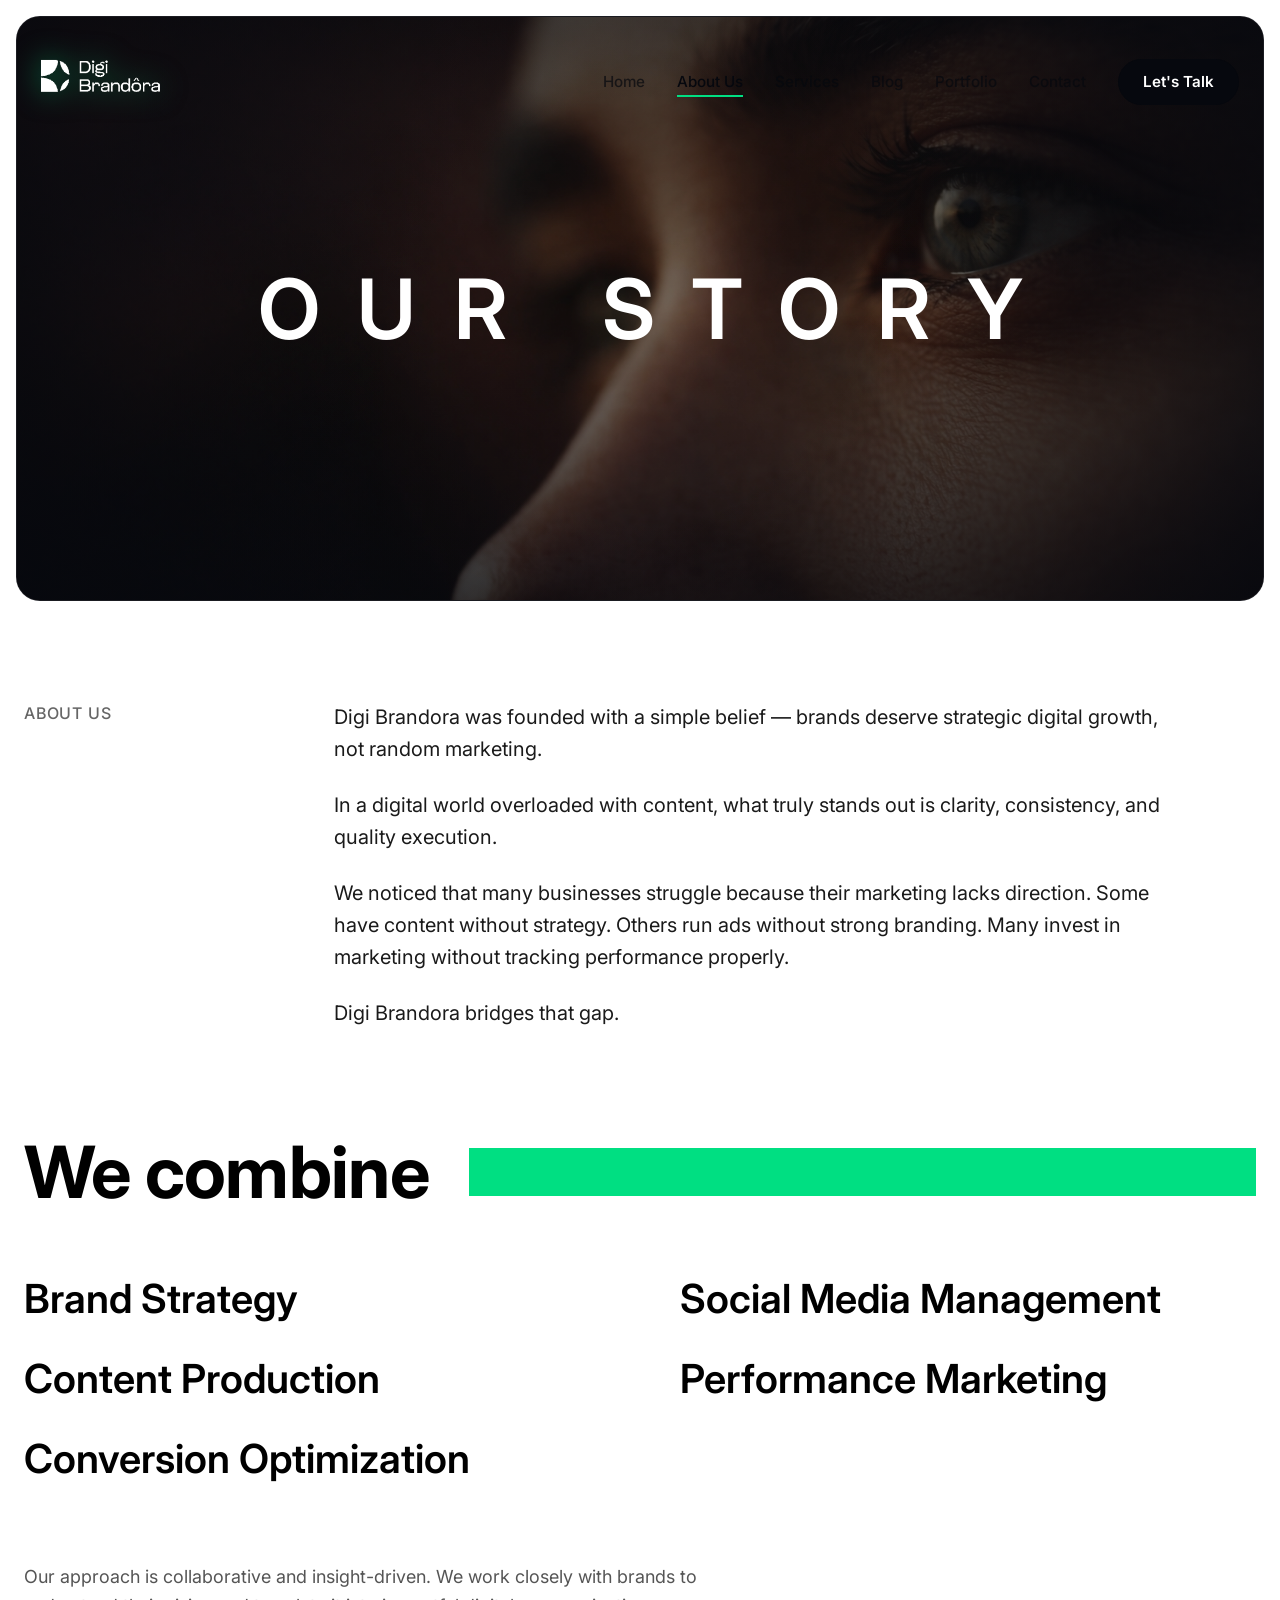
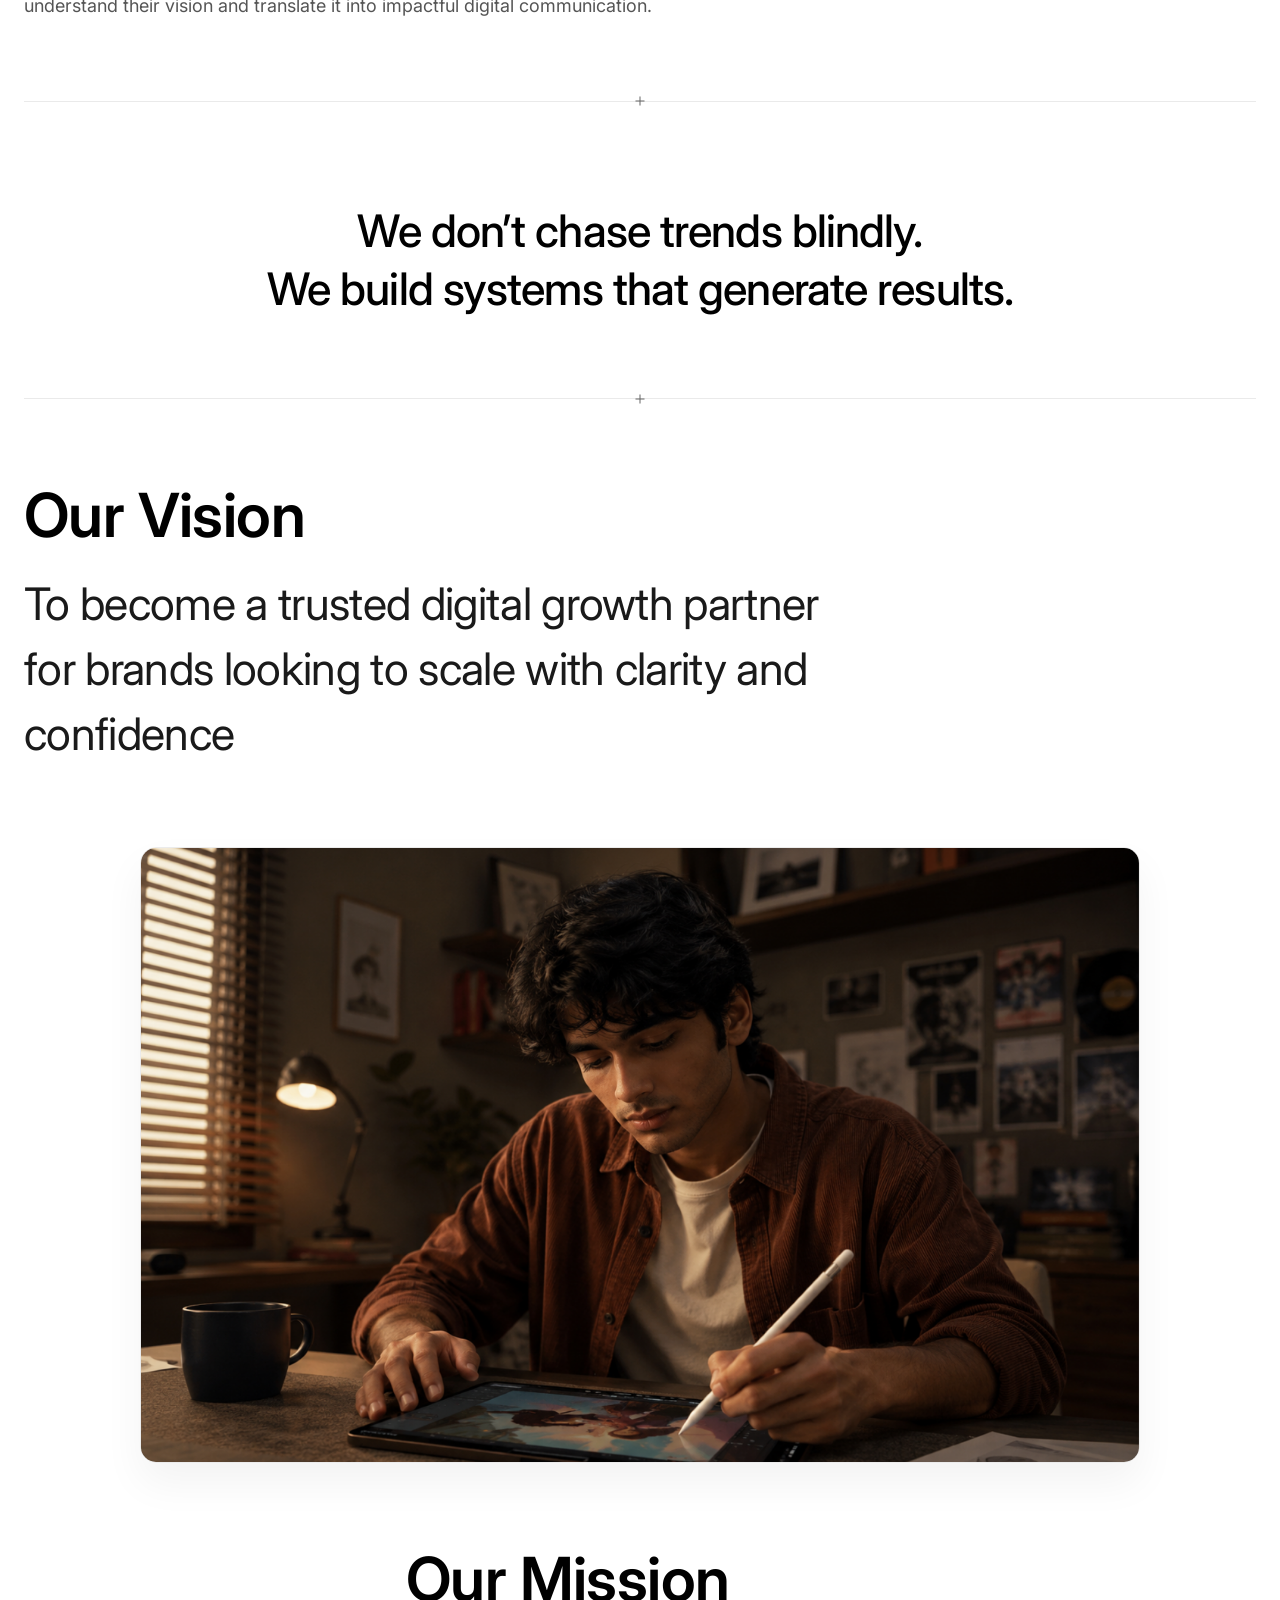
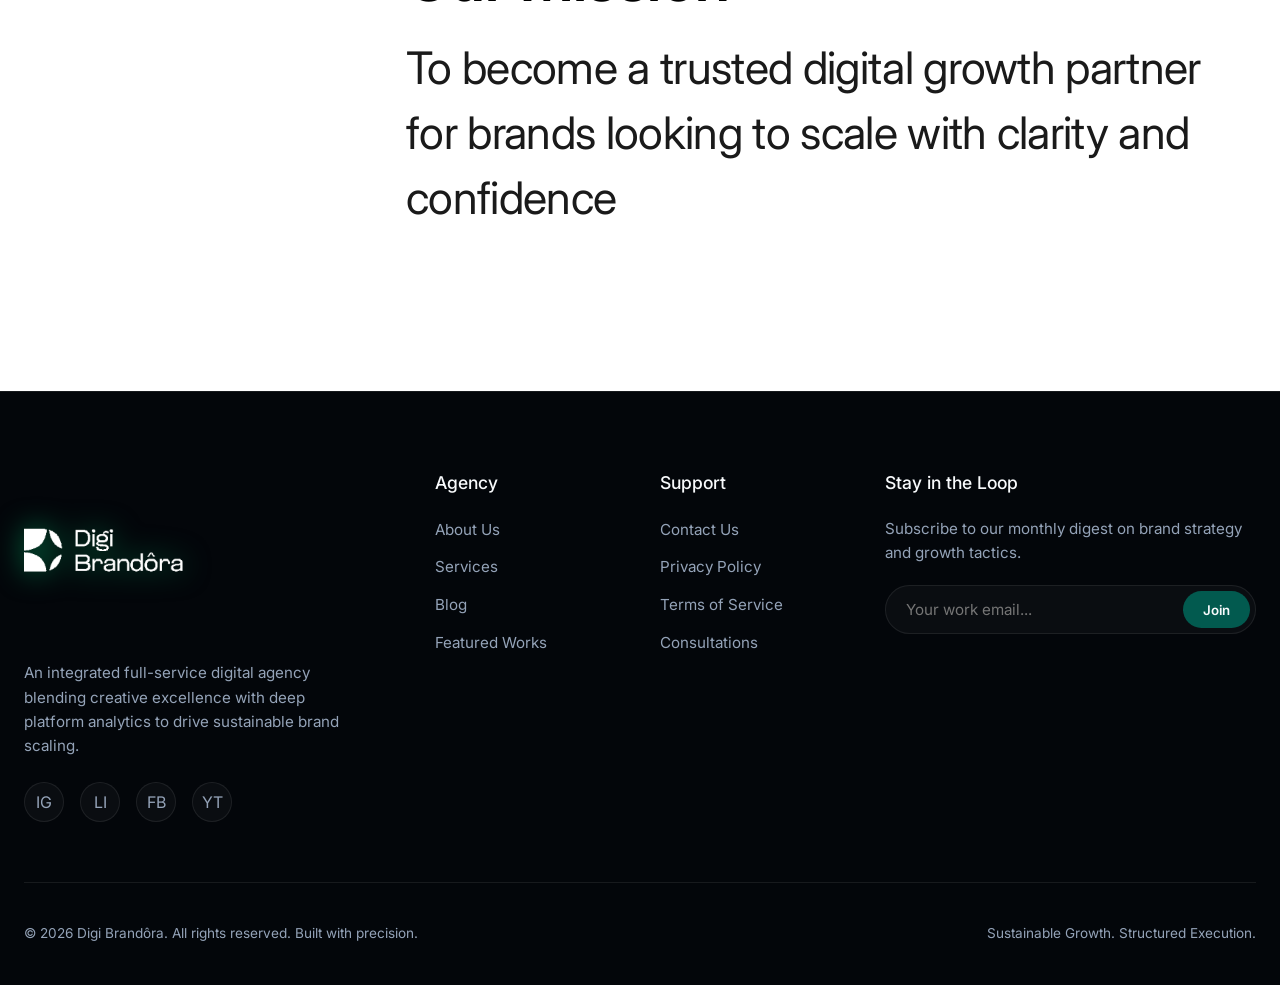
==== commit 3d73eed3: "fix: remove preloader remnants from all other pages and update header menu colors for light backgrou" ====
--- a/about.html
+++ b/about.html
@@ -8,53 +8,8 @@
   <link rel="stylesheet" href="styles.css?v=2.7">
   <link rel="icon" type="image/svg+xml" href="data:image/svg+xml,<svg xmlns='http://www.w3.org/2000/svg' viewBox='0 0 32 32'><circle cx='16' cy='10' r='6' stroke='%2310b981' stroke-width='2.5' fill='none'/><circle cx='10' cy='18' r='6' stroke='%2310b981' stroke-width='2.5' fill='none'/><circle cx='22' cy='18' r='6' stroke='%2310b981' stroke-width='2.5' fill='none'/></svg>">
 </head>
-<body class="about-editorial-page preloading-active">
+<body class="about-editorial-page ">
   
-
-  <!-- --- PRELOADER SYSTEM --- -->
-  <div id="sitePreloader" class="preloader-overlay">
-    <div class="preloader-panel panel-left"></div>
-    <div class="preloader-panel panel-right"></div>
-    <div class="preloader-stars"></div>
-    <div class="preloader-content">
-      <div class="preloader-rocket-container" id="preloaderRocketContainer">
-        <svg class="preloader-rocket" id="preloaderRocket" viewBox="0 0 24 24" fill="none" xmlns="http://www.w3.org/2000/svg">
-          <!-- Rocket Fins -->
-          <path d="M7 13C5 14 3 17 3 19C3 20 4 20.5 5 20C6 19.5 7 17 7 13Z" fill="#00df82" />
-          <path d="M17 13C19 14 21 17 21 19C21 20 20 20.5 19 20C18 19.5 17 17 17 13Z" fill="#00df82" />
-          <!-- Rocket Body -->
-          <path d="M12 2C12 2 17 6 17 13C17 17 14 19 12 21C10 19 7 17 7 13C7 6 12 2 12 2Z" fill="url(#rocketGrad)" />
-          <!-- Rocket Window -->
-          <circle cx="12" cy="9" r="2.5" fill="#0a0f1d" stroke="#00df82" stroke-width="1.5" />
-          <!-- Rocket Thruster flame -->
-          <path class="rocket-flame" d="M12 21C12 21 14 22.5 13 25C12 27 12 27 12 27C12 27 12 27 11 25C10 22.5 12 21 12 21Z" fill="url(#flameGrad)" />
-          <!-- Definitions -->
-          <defs>
-            <linearGradient id="rocketGrad" x1="12" y1="2" x2="12" y2="21" gradientUnits="userSpaceOnUse">
-              <stop offset="0%" stop-color="#ffffff" />
-              <stop offset="100%" stop-color="#025a4f" />
-            </linearGradient>
-            <linearGradient id="flameGrad" x1="12" y1="21" x2="12" y2="27" gradientUnits="userSpaceOnUse">
-              <stop offset="0%" stop-color="#ff7b00" />
-              <stop offset="50%" stop-color="#ffae00" />
-              <stop offset="100%" stop-color="#ff0000" stop-opacity="0" />
-            </linearGradient>
-          </defs>
-        </svg>
-        <div class="preloader-launch-smoke"></div>
-      </div>
-      <div class="preloader-brand">
-        <span class="preloader-logo-text">Digi Brandora</span>
-        <div class="preloader-counter-wrapper">
-          <span class="preloader-counter" id="preloaderCounter">00</span><span class="preloader-percent">%</span>
-        </div>
-        <div class="preloader-progress-bar">
-          <div class="preloader-progress-fill" id="preloaderProgressFill"></div>
-        </div>
-        <span class="preloader-status" id="preloaderStatus">INITIATING SYSTEMS...</span>
-      </div>
-    </div>
-  </div>
 
   <!-- --- HERO VIEWPORT CONTAINER CARD --- -->
   <div class="about-hero-container">
--- a/styles.css
+++ b/styles.css
@@ -3464,3 +3464,29 @@
   line-height: 1.3;
 }
 
+
+/* Update header menu color for inner pages with light backgrounds */
+body:not(.home-page) .nav-link {
+  color: rgba(6, 8, 14, 0.7);
+}
+body:not(.home-page) .nav-link:hover,
+body:not(.home-page) .nav-link.active {
+  color: rgba(6, 8, 14, 1);
+}
+body:not(.home-page) .logo {
+  color: rgba(6, 8, 14, 1);
+}
+body:not(.home-page) .btn-talk {
+  background-color: rgba(6, 8, 14, 1);
+  color: #ffffff !important;
+  border-color: rgba(6, 8, 14, 1);
+}
+body:not(.home-page) .btn-talk:hover {
+  background-color: transparent;
+  color: rgba(6, 8, 14, 1) !important;
+}
+body:not(.home-page) .menu-toggle span {
+  background-color: rgba(6, 8, 14, 1);
+}
+
+/* Ensure the dark theme overrides this if necessary, but these pages seem to be light */
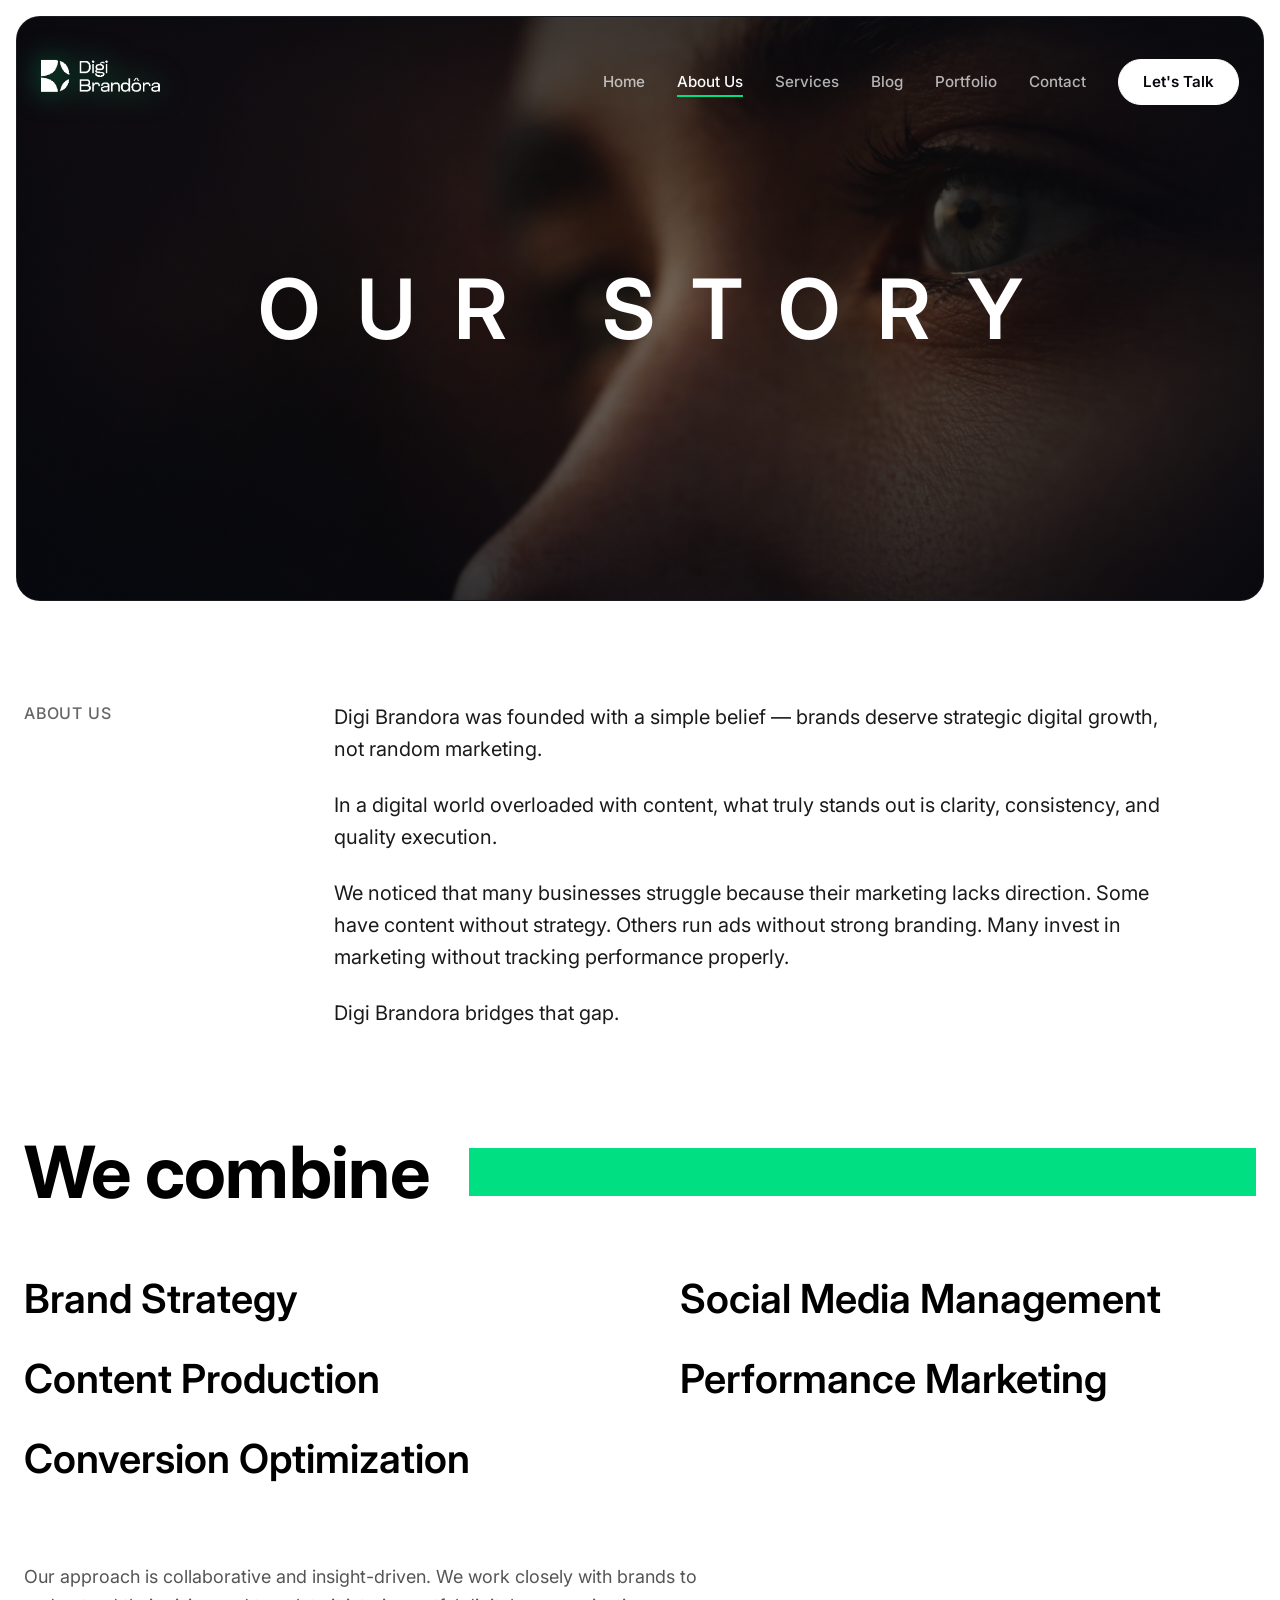
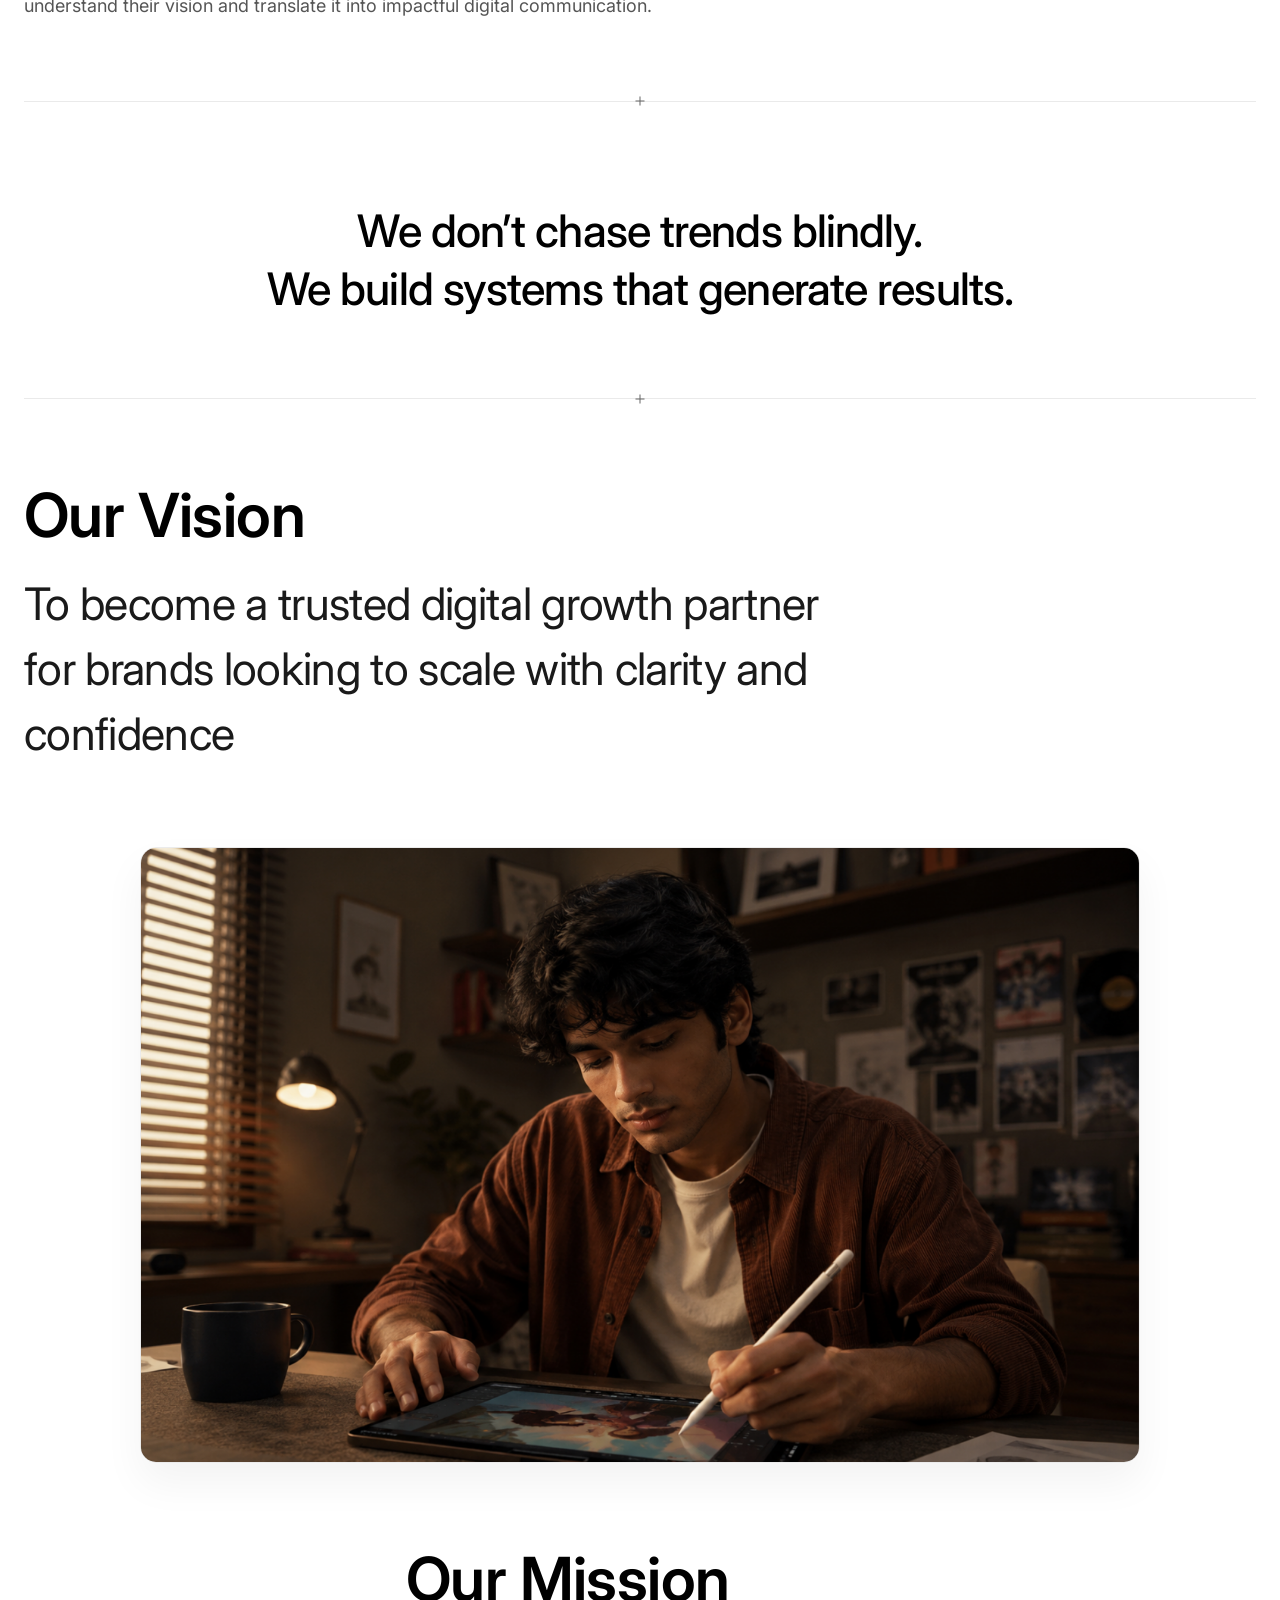
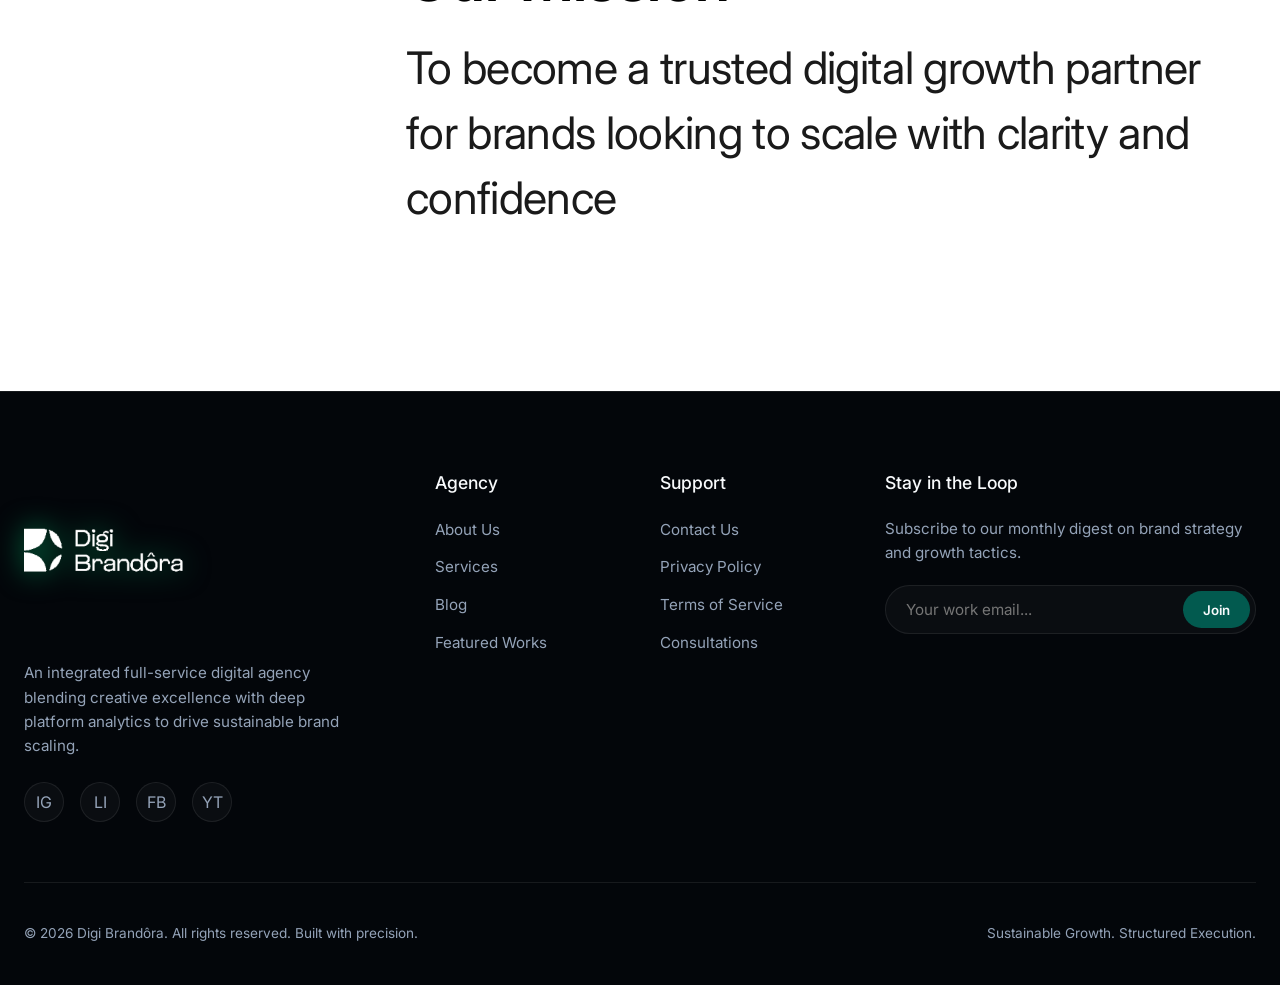
==== commit 91ed030a: "contact: update contact details and social media links on all pages" ====
--- a/about.html
+++ b/about.html
@@ -143,11 +143,11 @@
           <p>
             An integrated full-service digital agency blending creative excellence with deep platform analytics to drive sustainable brand scaling.
           </p>
-          <div class="social-links">
-            <a href="#" class="social-link" aria-label="Instagram">IG</a>
-            <a href="#" class="social-link" aria-label="LinkedIn">LI</a>
-            <a href="#" class="social-link" aria-label="Facebook">FB</a>
-            <a href="#" class="social-link" aria-label="YouTube">YT</a>
+                    <div class="social-links">
+            <a href="https://www.instagram.com/digi_brandora?igsh=MTI4Nm9yNnhmbGdydQ%3D%3D&utm_source=qr" class="social-link" aria-label="Instagram" target="_blank">IG</a>
+            <a href="https://www.linkedin.com/company/digi-brandora/" class="social-link" aria-label="LinkedIn" target="_blank">LI</a>
+            <a href="https://www.facebook.com/share/1Gtc6aXpwQ/?mibextid=wwXIfr" class="social-link" aria-label="Facebook" target="_blank">FB</a>
+            <a href="https://youtube.com/@digibrandora?si=7ONaBwd1D4lMhy1C" class="social-link" aria-label="YouTube" target="_blank">YT</a>
           </div>
         </div>
 
--- a/styles.css
+++ b/styles.css
@@ -3465,28 +3465,4 @@
 }
 
 
-/* Update header menu color for inner pages with light backgrounds */
-body:not(.home-page) .nav-link {
-  color: rgba(6, 8, 14, 0.7);
-}
-body:not(.home-page) .nav-link:hover,
-body:not(.home-page) .nav-link.active {
-  color: rgba(6, 8, 14, 1);
-}
-body:not(.home-page) .logo {
-  color: rgba(6, 8, 14, 1);
-}
-body:not(.home-page) .btn-talk {
-  background-color: rgba(6, 8, 14, 1);
-  color: #ffffff !important;
-  border-color: rgba(6, 8, 14, 1);
-}
-body:not(.home-page) .btn-talk:hover {
-  background-color: transparent;
-  color: rgba(6, 8, 14, 1) !important;
-}
-body:not(.home-page) .menu-toggle span {
-  background-color: rgba(6, 8, 14, 1);
-}
-
-/* Ensure the dark theme overrides this if necessary, but these pages seem to be light */
+
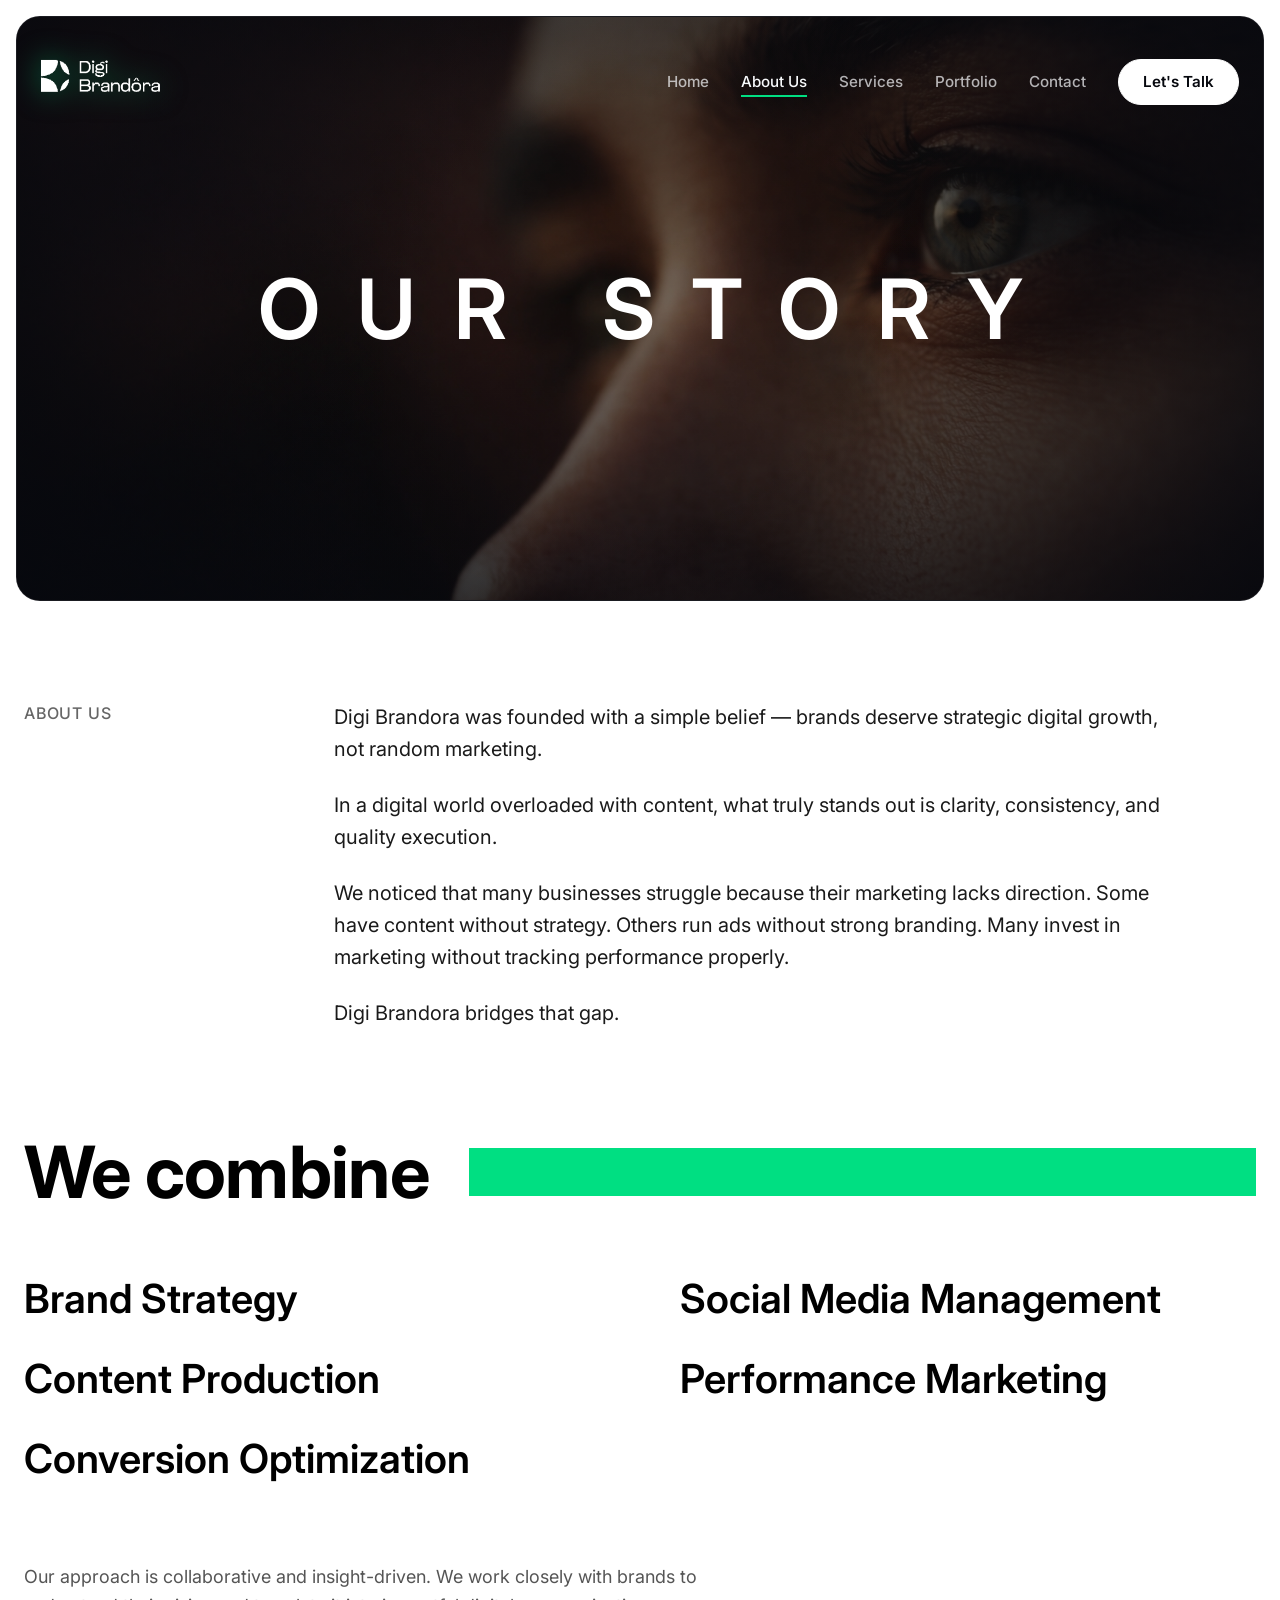
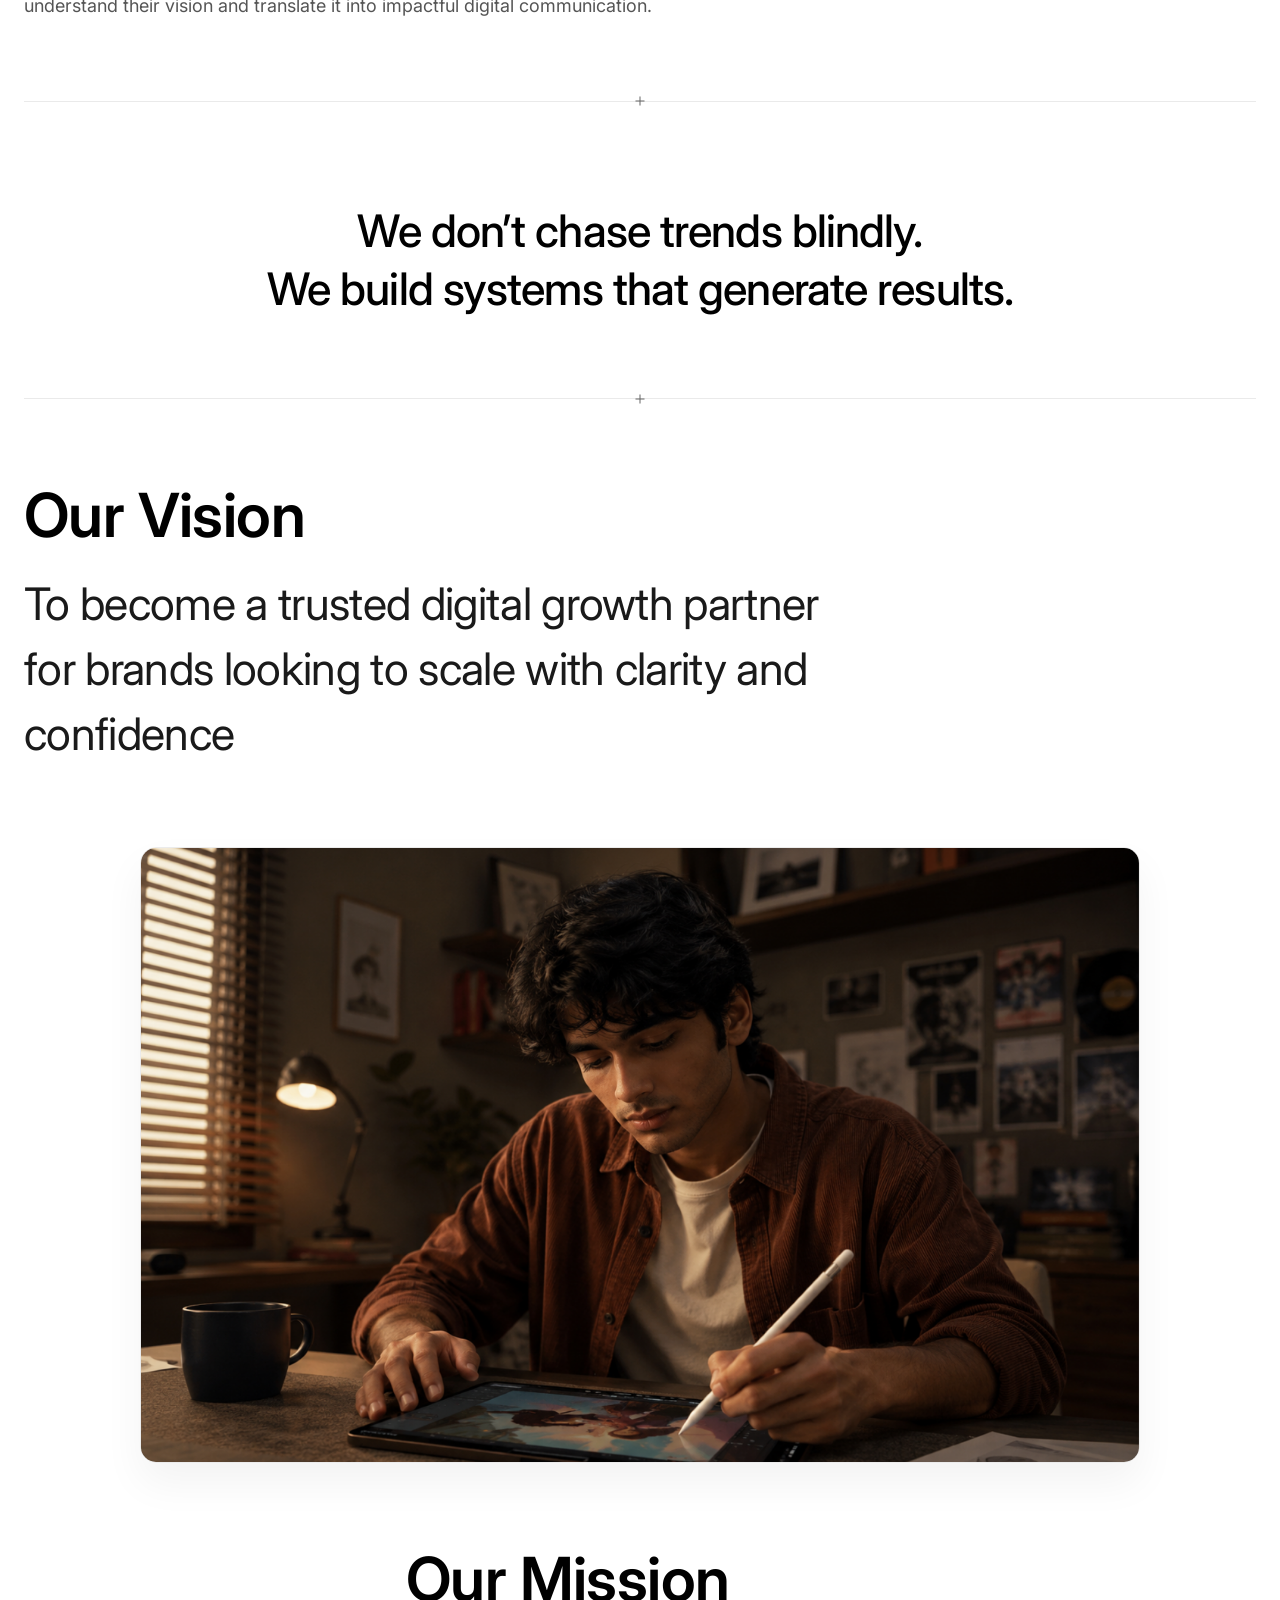
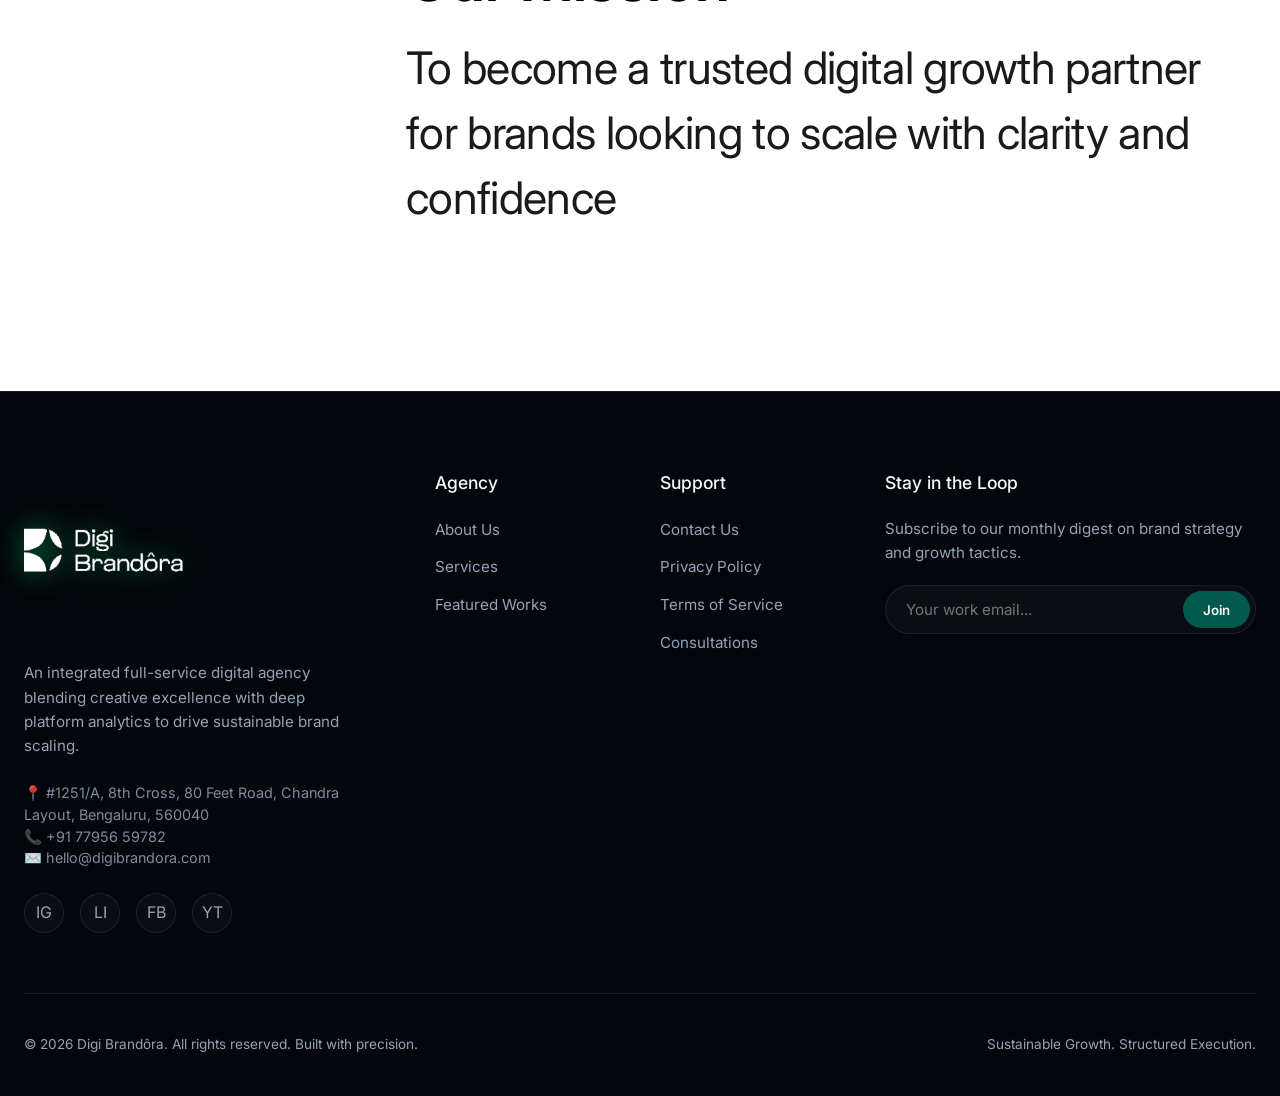
==== commit 34671428: "refactor: add contact details to footer, remove reviews from hero, hide blog links" ====
--- a/about.html
+++ b/about.html
@@ -33,7 +33,6 @@
           <li><a href="index.html" class="nav-link">Home</a></li>
           <li><a href="about.html" class="nav-link active">About Us</a></li>
           <li><a href="services.html" class="nav-link">Services</a></li>
-          <li><a href="blog.html" class="nav-link">Blog</a></li>
           <li><a href="portfolio.html" class="nav-link">Portfolio</a></li>
           <li><a href="contact.html" class="nav-link">Contact</a></li>
           <li><a href="#" class="btn btn-talk" data-open-modal="strategyModal">Let's Talk</a></li>
@@ -143,6 +142,11 @@
           <p>
             An integrated full-service digital agency blending creative excellence with deep platform analytics to drive sustainable brand scaling.
           </p>
+          <p style="margin-top: 15px; font-size: 0.9rem; opacity: 0.85; line-height: 1.5;">
+            📍 #1251/A, 8th Cross, 80 Feet Road, Chandra Layout, Bengaluru, 560040<br>
+            📞 <a href="tel:7795659782" style="color: inherit;">+91 77956 59782</a><br>
+            ✉️ <a href="mailto:hello@digibrandora.com" style="color: inherit;">hello@digibrandora.com</a>
+          </p>
                     <div class="social-links">
             <a href="https://www.instagram.com/digi_brandora?igsh=MTI4Nm9yNnhmbGdydQ%3D%3D&utm_source=qr" class="social-link" aria-label="Instagram" target="_blank">IG</a>
             <a href="https://www.linkedin.com/company/digi-brandora/" class="social-link" aria-label="LinkedIn" target="_blank">LI</a>
@@ -156,7 +160,6 @@
           <ul>
             <li><a href="about.html">About Us</a></li>
             <li><a href="services.html">Services</a></li>
-            <li><a href="blog.html">Blog</a></li>
             <li><a href="portfolio.html">Featured Works</a></li>
           </ul>
         </div>
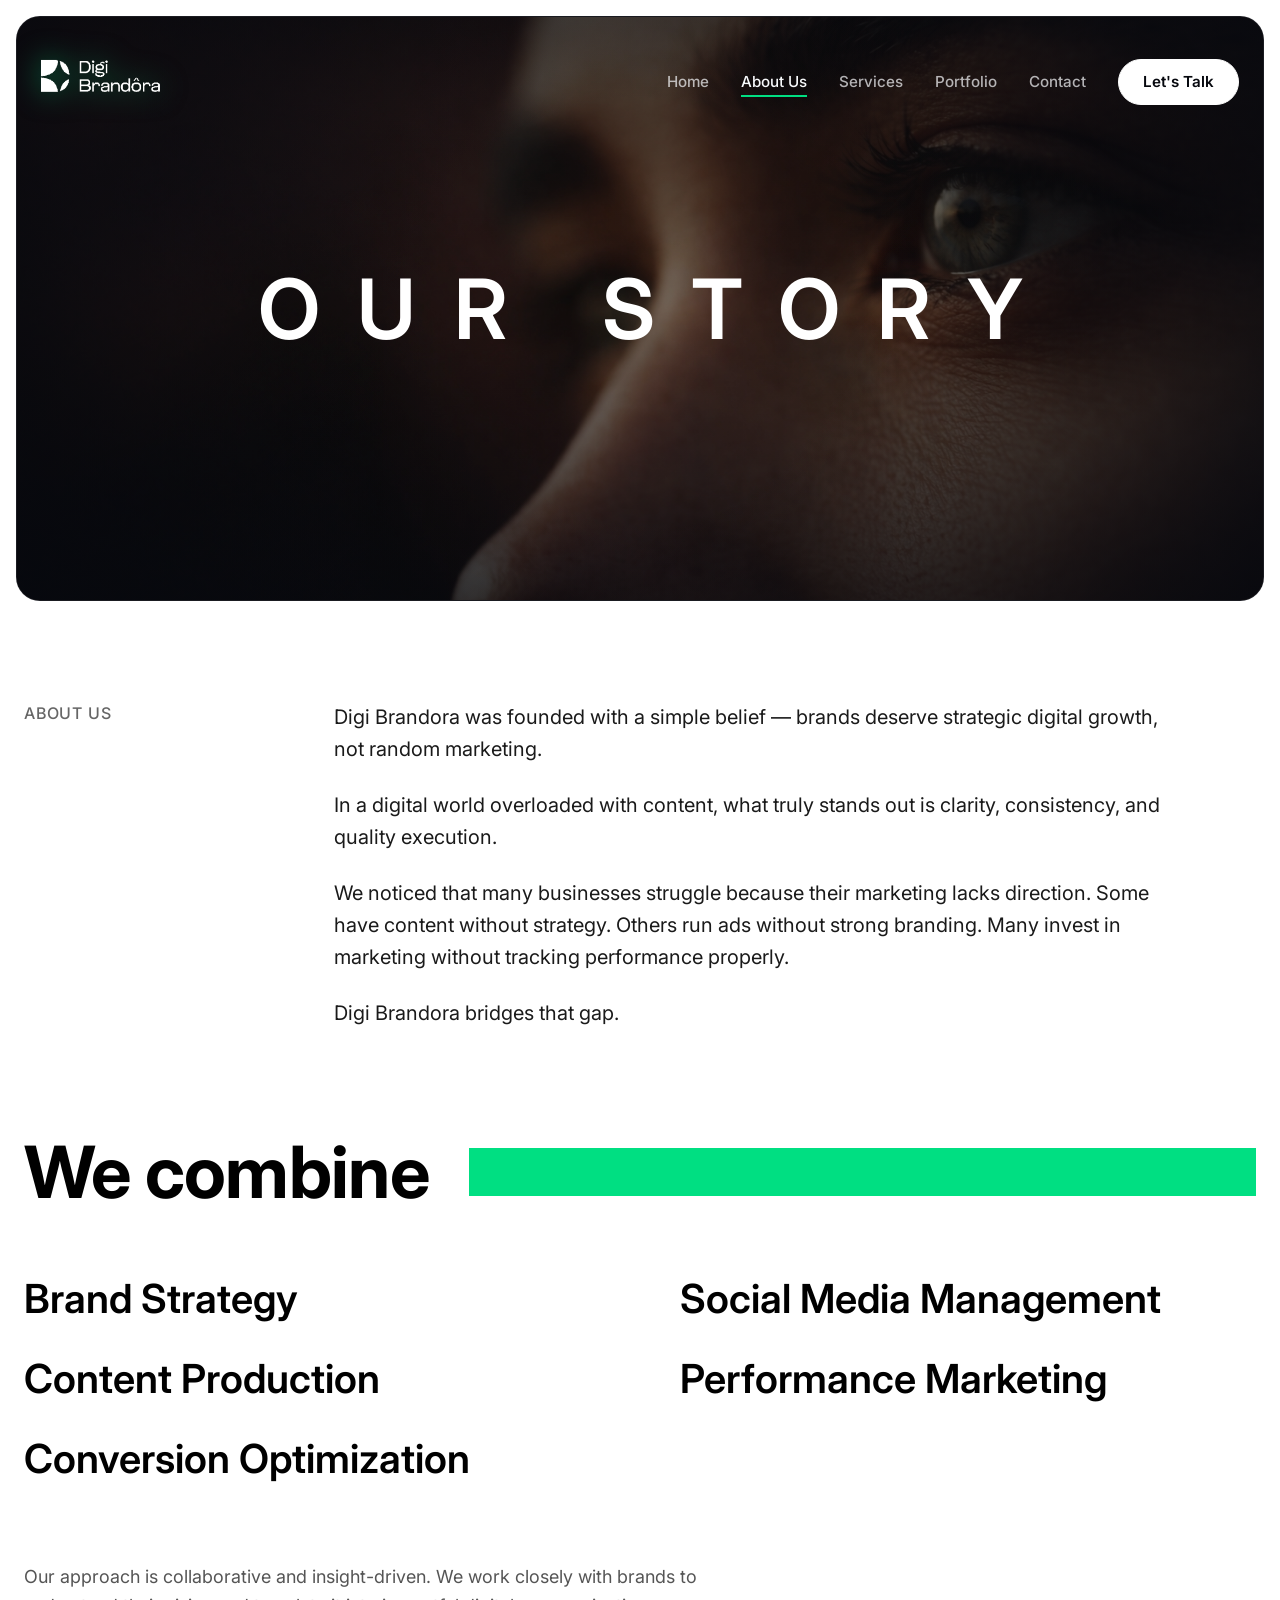
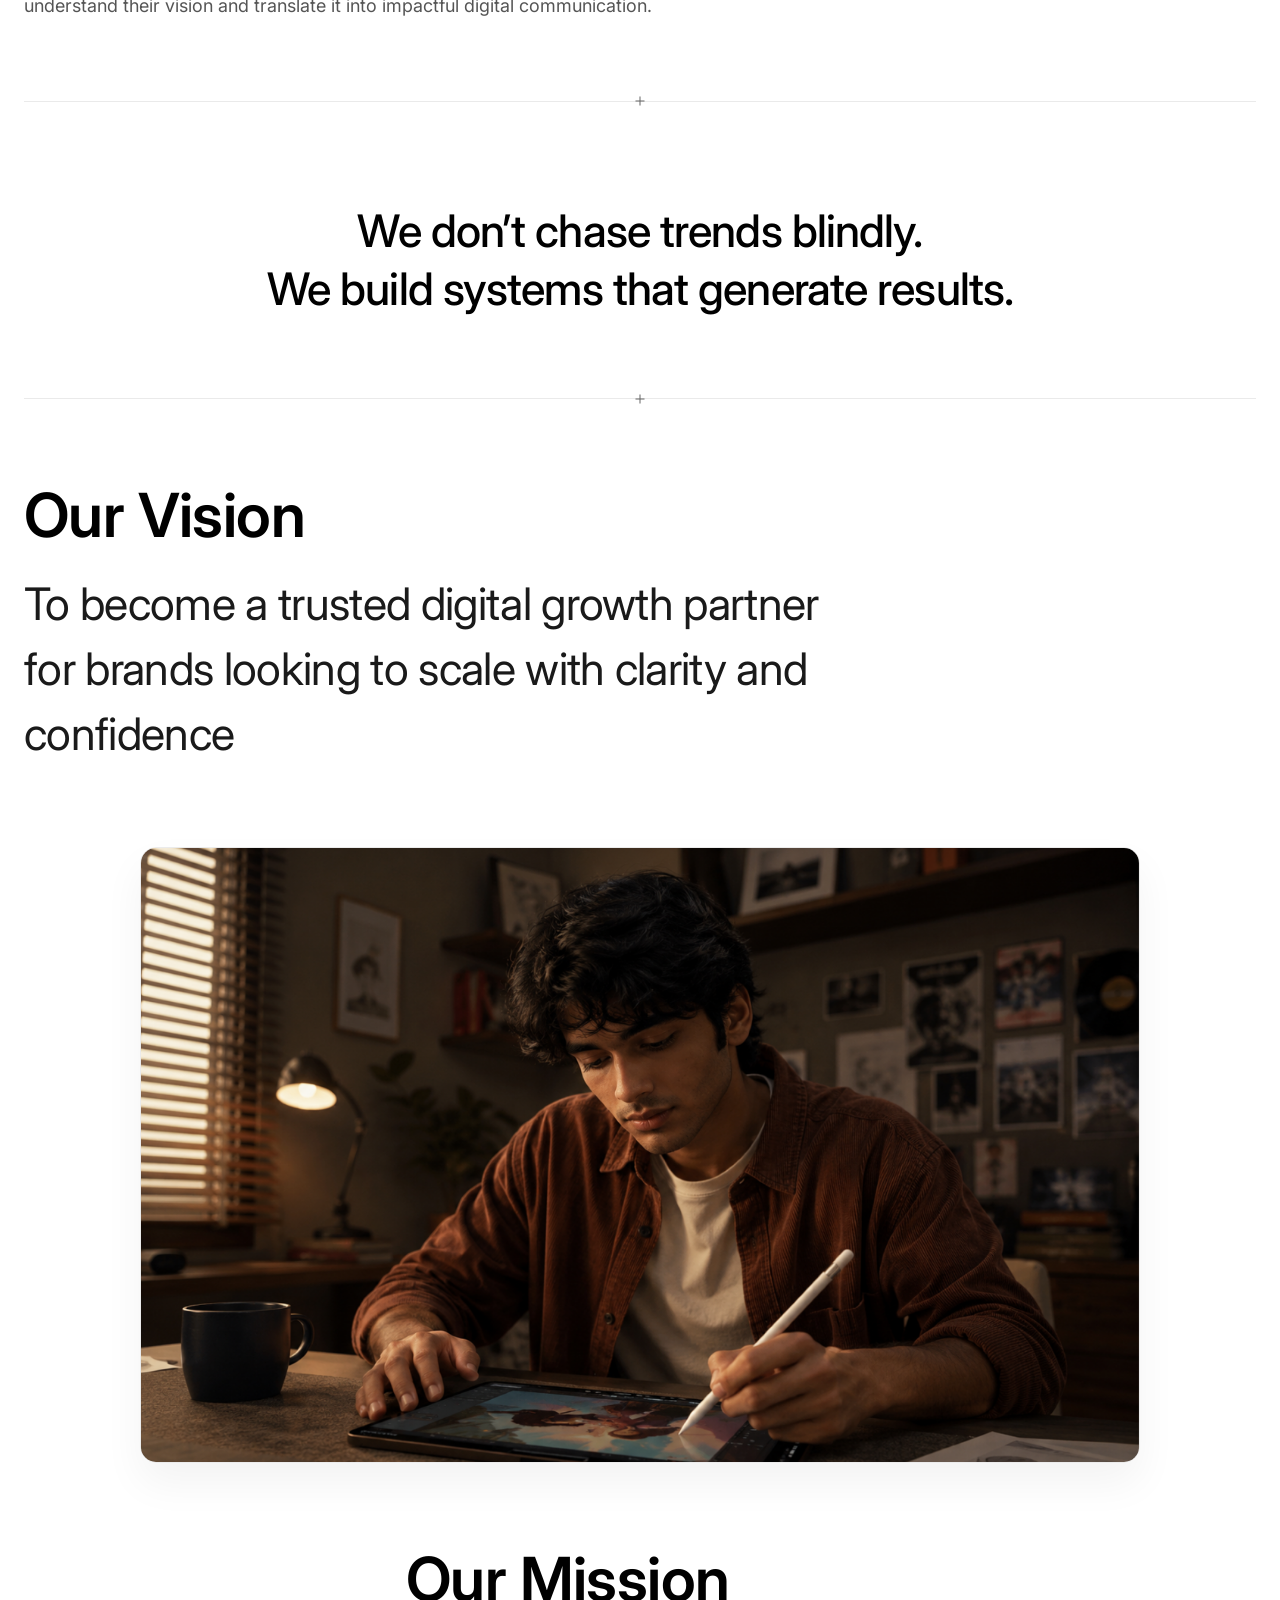
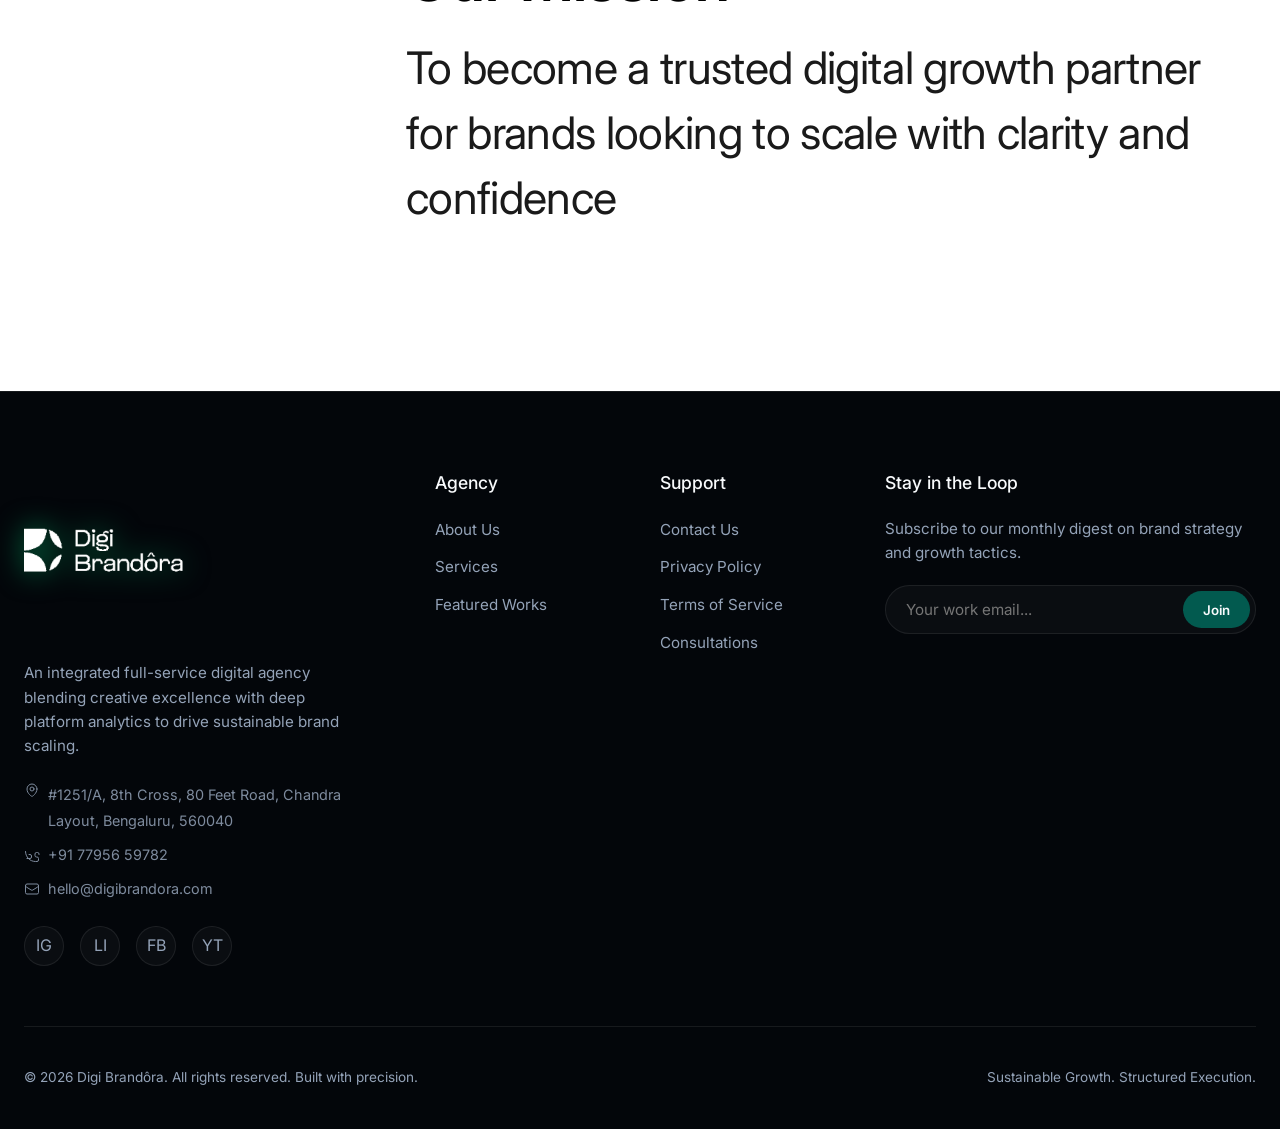
==== commit db3fe20f: "refactor: replace all contact and footer emojis with Heroicons SVG paths" ====
--- a/about.html
+++ b/about.html
@@ -142,10 +142,19 @@
           <p>
             An integrated full-service digital agency blending creative excellence with deep platform analytics to drive sustainable brand scaling.
           </p>
-          <p style="margin-top: 15px; font-size: 0.9rem; opacity: 0.85; line-height: 1.5;">
-            📍 #1251/A, 8th Cross, 80 Feet Road, Chandra Layout, Bengaluru, 560040<br>
-            📞 <a href="tel:7795659782" style="color: inherit;">+91 77956 59782</a><br>
-            ✉️ <a href="mailto:hello@digibrandora.com" style="color: inherit;">hello@digibrandora.com</a>
+                    <p style="margin-top: 15px; font-size: 0.9rem; opacity: 0.85; line-height: 1.8; display: flex; flex-direction: column; gap: 8px;">
+            <span style="display: flex; align-items: flex-start; gap: 8px;">
+              <svg xmlns="http://www.w3.org/2000/svg" fill="none" viewBox="0 0 24 24" stroke-width="1.5" stroke="currentColor" style="width: 16px; height: 16px; flex-shrink: 0;"><path stroke-linecap="round" stroke-linejoin="round" d="M15 10.5a3 3 0 1 1-6 0 3 3 0 0 1 6 0Z" /><path stroke-linecap="round" stroke-linejoin="round" d="M19.5 10.5c0 7.142-7.5 11.25-7.5 11.25S4.5 17.642 4.5 10.5a7.5 7.5 0 1 1 15 0Z" /></svg>
+              <span>#1251/A, 8th Cross, 80 Feet Road, Chandra Layout, Bengaluru, 560040</span>
+            </span>
+            <span style="display: flex; align-items: center; gap: 8px;">
+              <svg xmlns="http://www.w3.org/2000/svg" fill="none" viewBox="0 0 24 24" stroke-width="1.5" stroke="currentColor" style="width: 16px; height: 16px; flex-shrink: 0;"><path stroke-linecap="round" stroke-linejoin="round" d="M2.25 6.75c0 8.284 6.716 15 15 15h2.25a2.25 2.25 0 0 0 2.25-2.25v-2.25a2.25 2.25 0 0 0-2.25-2.25H18.75a2.25 2.25 0 0 1-2.25-2.25V10.5a2.25 2.25 0 0 1 2.25-2.25h1.5a2.25 2.25 0 0 1 2.25 2.25v.75m-15 0h1.5a2.25 2.25 0 0 1 2.25 2.25v1.5a2.25 2.25 0 0 1-2.25 2.25H4.5" /></svg>
+              <a href="tel:7795659782" style="color: inherit;">+91 77956 59782</a>
+            </span>
+            <span style="display: flex; align-items: center; gap: 8px;">
+              <svg xmlns="http://www.w3.org/2000/svg" fill="none" viewBox="0 0 24 24" stroke-width="1.5" stroke="currentColor" style="width: 16px; height: 16px; flex-shrink: 0;"><path stroke-linecap="round" stroke-linejoin="round" d="M21.75 6.75v10.5a2.25 2.25 0 0 1-2.25 2.25h-15a2.25 2.25 0 0 1-2.25-2.25V6.75m19.5 0A2.25 2.25 0 0 0 19.5 4.5h-15a2.25 2.25 0 0 0-2.25 2.25m19.5 0v.243a2.25 2.25 0 0 1-1.07 1.916l-7.5 4.615a2.25 2.25 0 0 1-2.36 0L3.32 8.91a2.25 2.25 0 0 1-1.07-1.916V6.75" /></svg>
+              <a href="mailto:hello@digibrandora.com" style="color: inherit;">hello@digibrandora.com</a>
+            </span>
           </p>
                     <div class="social-links">
             <a href="https://www.instagram.com/digi_brandora?igsh=MTI4Nm9yNnhmbGdydQ%3D%3D&utm_source=qr" class="social-link" aria-label="Instagram" target="_blank">IG</a>
--- a/styles.css
+++ b/styles.css
@@ -3466,3 +3466,10 @@
 
 
 
+
+/* SVG icons scaling for contact-method-icon */
+.contact-method-icon svg {
+  width: 24px;
+  height: 24px;
+  stroke: currentColor;
+}
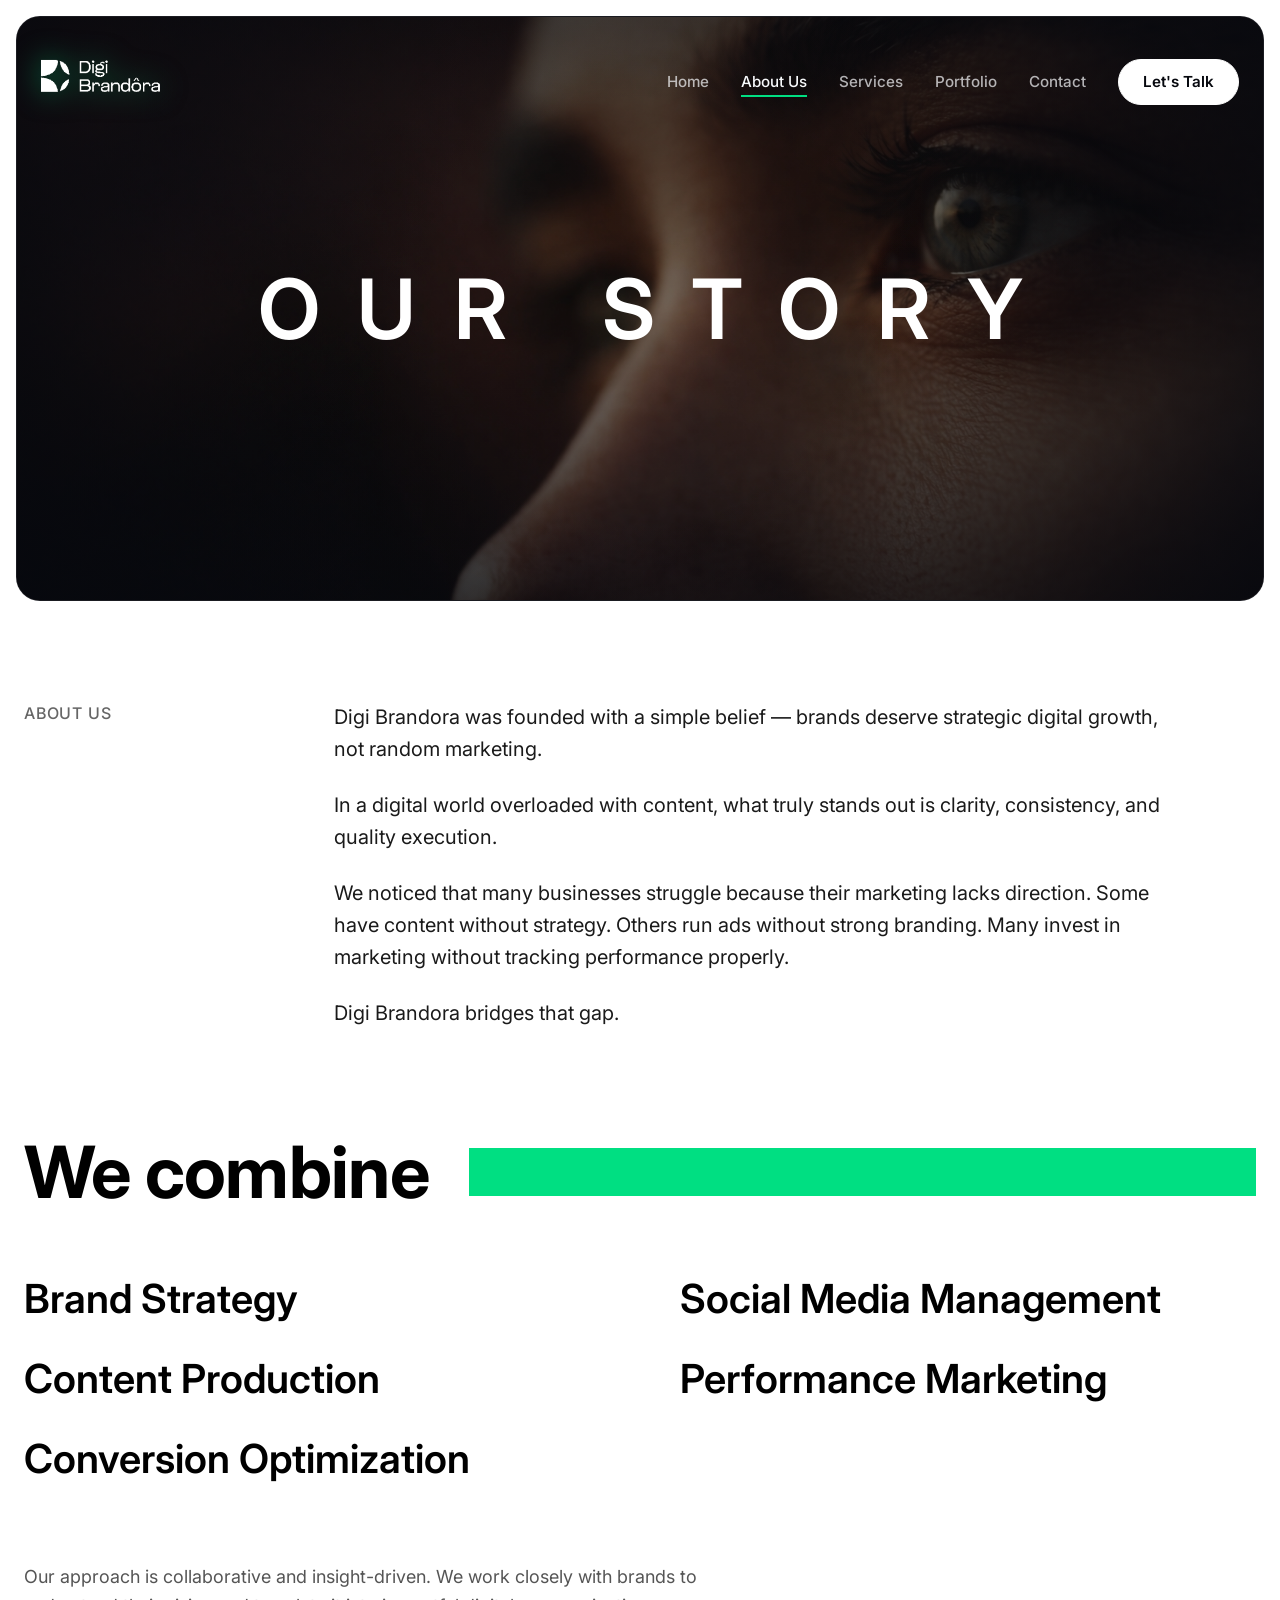
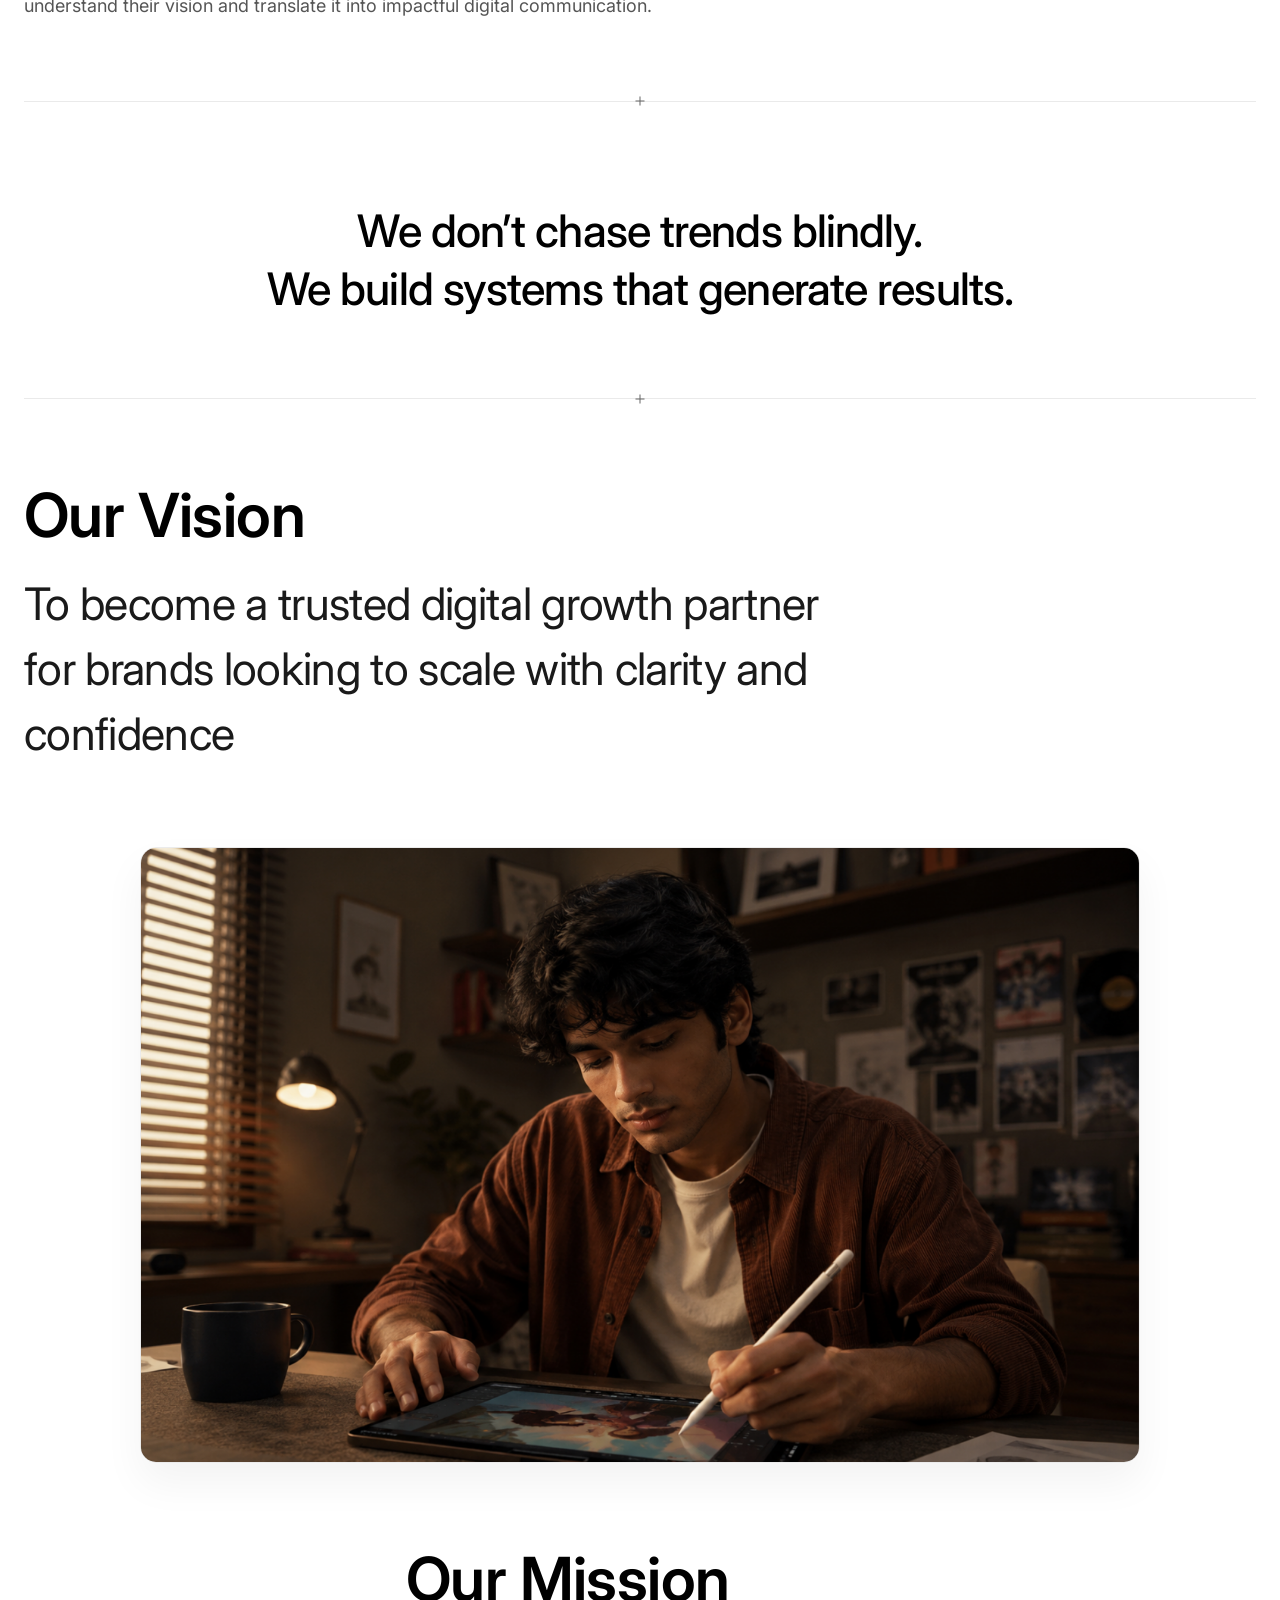
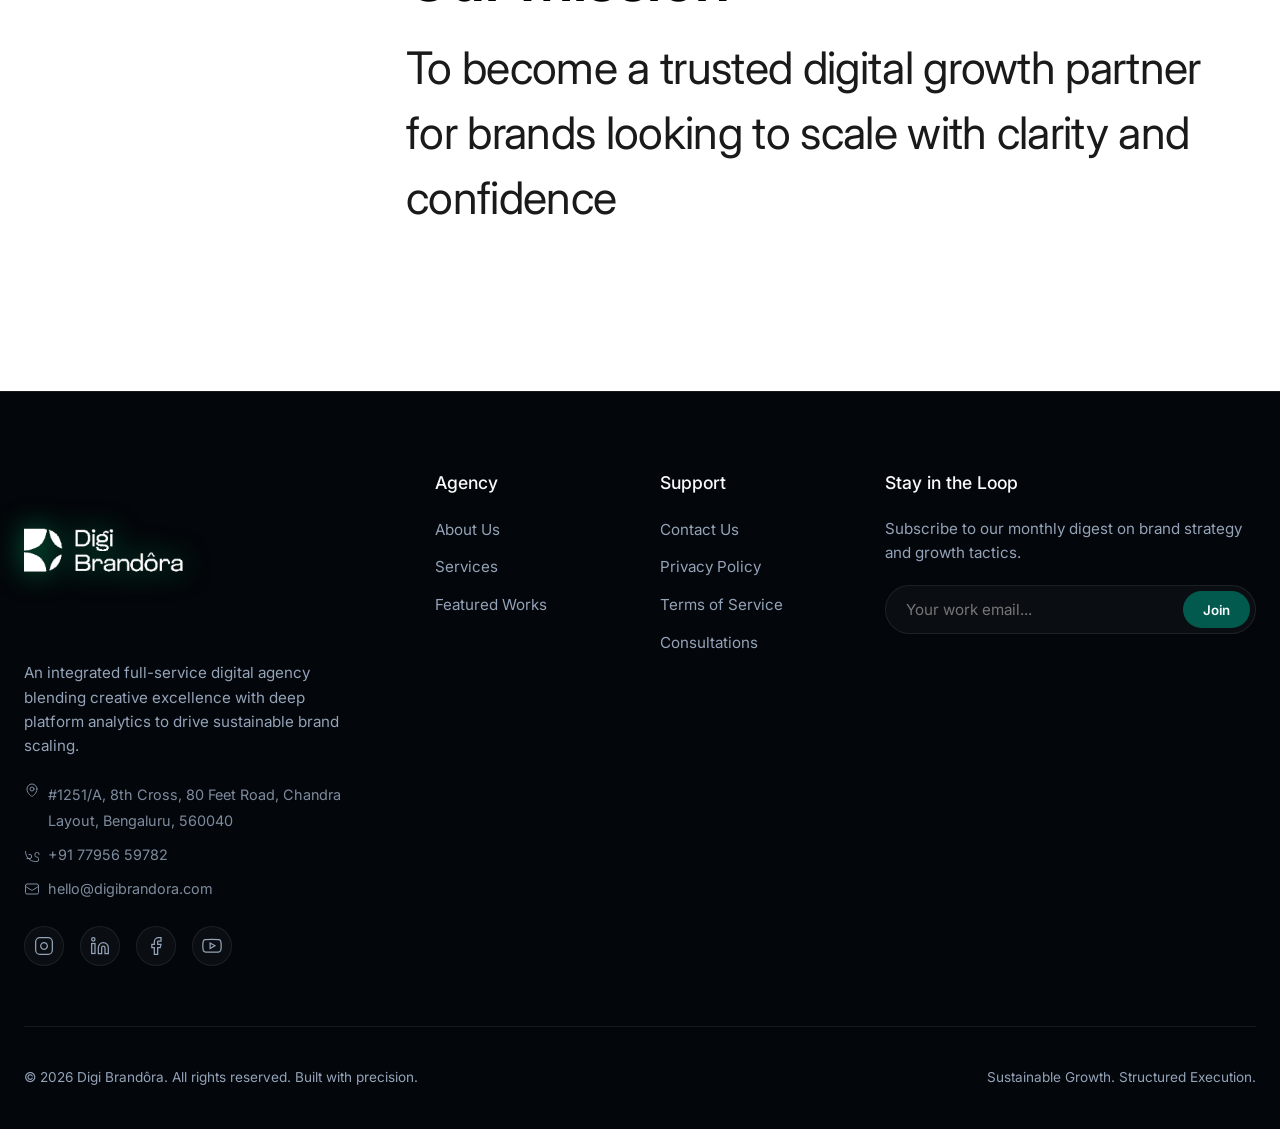
==== commit 9a2cb4c8: "style: replace placeholder icons and text social buttons with Heroicons and matching SVG outlines" ====
--- a/about.html
+++ b/about.html
@@ -157,10 +157,10 @@
             </span>
           </p>
                     <div class="social-links">
-            <a href="https://www.instagram.com/digi_brandora?igsh=MTI4Nm9yNnhmbGdydQ%3D%3D&utm_source=qr" class="social-link" aria-label="Instagram" target="_blank">IG</a>
-            <a href="https://www.linkedin.com/company/digi-brandora/" class="social-link" aria-label="LinkedIn" target="_blank">LI</a>
-            <a href="https://www.facebook.com/share/1Gtc6aXpwQ/?mibextid=wwXIfr" class="social-link" aria-label="Facebook" target="_blank">FB</a>
-            <a href="https://youtube.com/@digibrandora?si=7ONaBwd1D4lMhy1C" class="social-link" aria-label="YouTube" target="_blank">YT</a>
+            <a href="https://www.instagram.com/digi_brandora?igsh=MTI4Nm9yNnhmbGdydQ%3D%3D&utm_source=qr" class="social-link" aria-label="Instagram" target="_blank"><svg xmlns="http://www.w3.org/2000/svg" fill="none" viewBox="0 0 24 24" stroke="currentColor" stroke-width="1.5" style="width: 20px; height: 20px; flex-shrink: 0;"><rect width="20" height="20" x="2" y="2" rx="5" ry="5"/><path d="M16 11.37A4 4 0 1 1 12.63 8 4 4 0 0 1 16 11.37z"/><line x1="17.5" x2="17.51" y1="6.5" y2="6.5"/></svg></a>
+            <a href="https://www.linkedin.com/company/digi-brandora/" class="social-link" aria-label="LinkedIn" target="_blank"><svg xmlns="http://www.w3.org/2000/svg" fill="none" viewBox="0 0 24 24" stroke="currentColor" stroke-width="1.5" style="width: 20px; height: 20px; flex-shrink: 0;"><path d="M16 8a6 6 0 0 1 6 6v7h-4v-7a2 2 0 0 0-2-2 2 2 0 0 0-2 2v7h-4v-7a6 6 0 0 1 6-6z"/><rect width="4" height="12" x="2" y="9"/><circle cx="4" cy="4" r="2"/></svg></a>
+            <a href="https://www.facebook.com/share/1Gtc6aXpwQ/?mibextid=wwXIfr" class="social-link" aria-label="Facebook" target="_blank"><svg xmlns="http://www.w3.org/2000/svg" fill="none" viewBox="0 0 24 24" stroke="currentColor" stroke-width="1.5" style="width: 20px; height: 20px; flex-shrink: 0;"><path d="M18 2h-3a5 5 0 0 0-5 5v3H7v4h3v8h4v-8h3l1-4h-4V7a1 1 0 0 1 1-1h3z"/></svg></a>
+            <a href="https://youtube.com/@digibrandora?si=7ONaBwd1D4lMhy1C" class="social-link" aria-label="YouTube" target="_blank"><svg xmlns="http://www.w3.org/2000/svg" fill="none" viewBox="0 0 24 24" stroke="currentColor" stroke-width="1.5" style="width: 20px; height: 20px; flex-shrink: 0;"><path d="M22.54 6.42a2.78 2.78 0 0 0-1.94-2C18.88 4 12 4 12 4s-6.88 0-8.6.46a2.78 2.78 0 0 0-1.94 2A29 29 0 0 0 1 11.75a29 29 0 0 0 .46 5.33A2.78 2.78 0 0 0 3.4 19c1.72.46 8.6.46 8.6.46s6.88 0 8.6-.46a2.78 2.78 0 0 0 1.94-2 29 29 0 0 0 .46-5.25 29 29 0 0 0-.46-5.33z"/><polygon points="9.75 15.02 15.5 11.75 9.75 8.48 9.75 15.02"/></svg></a>
           </div>
         </div>
 
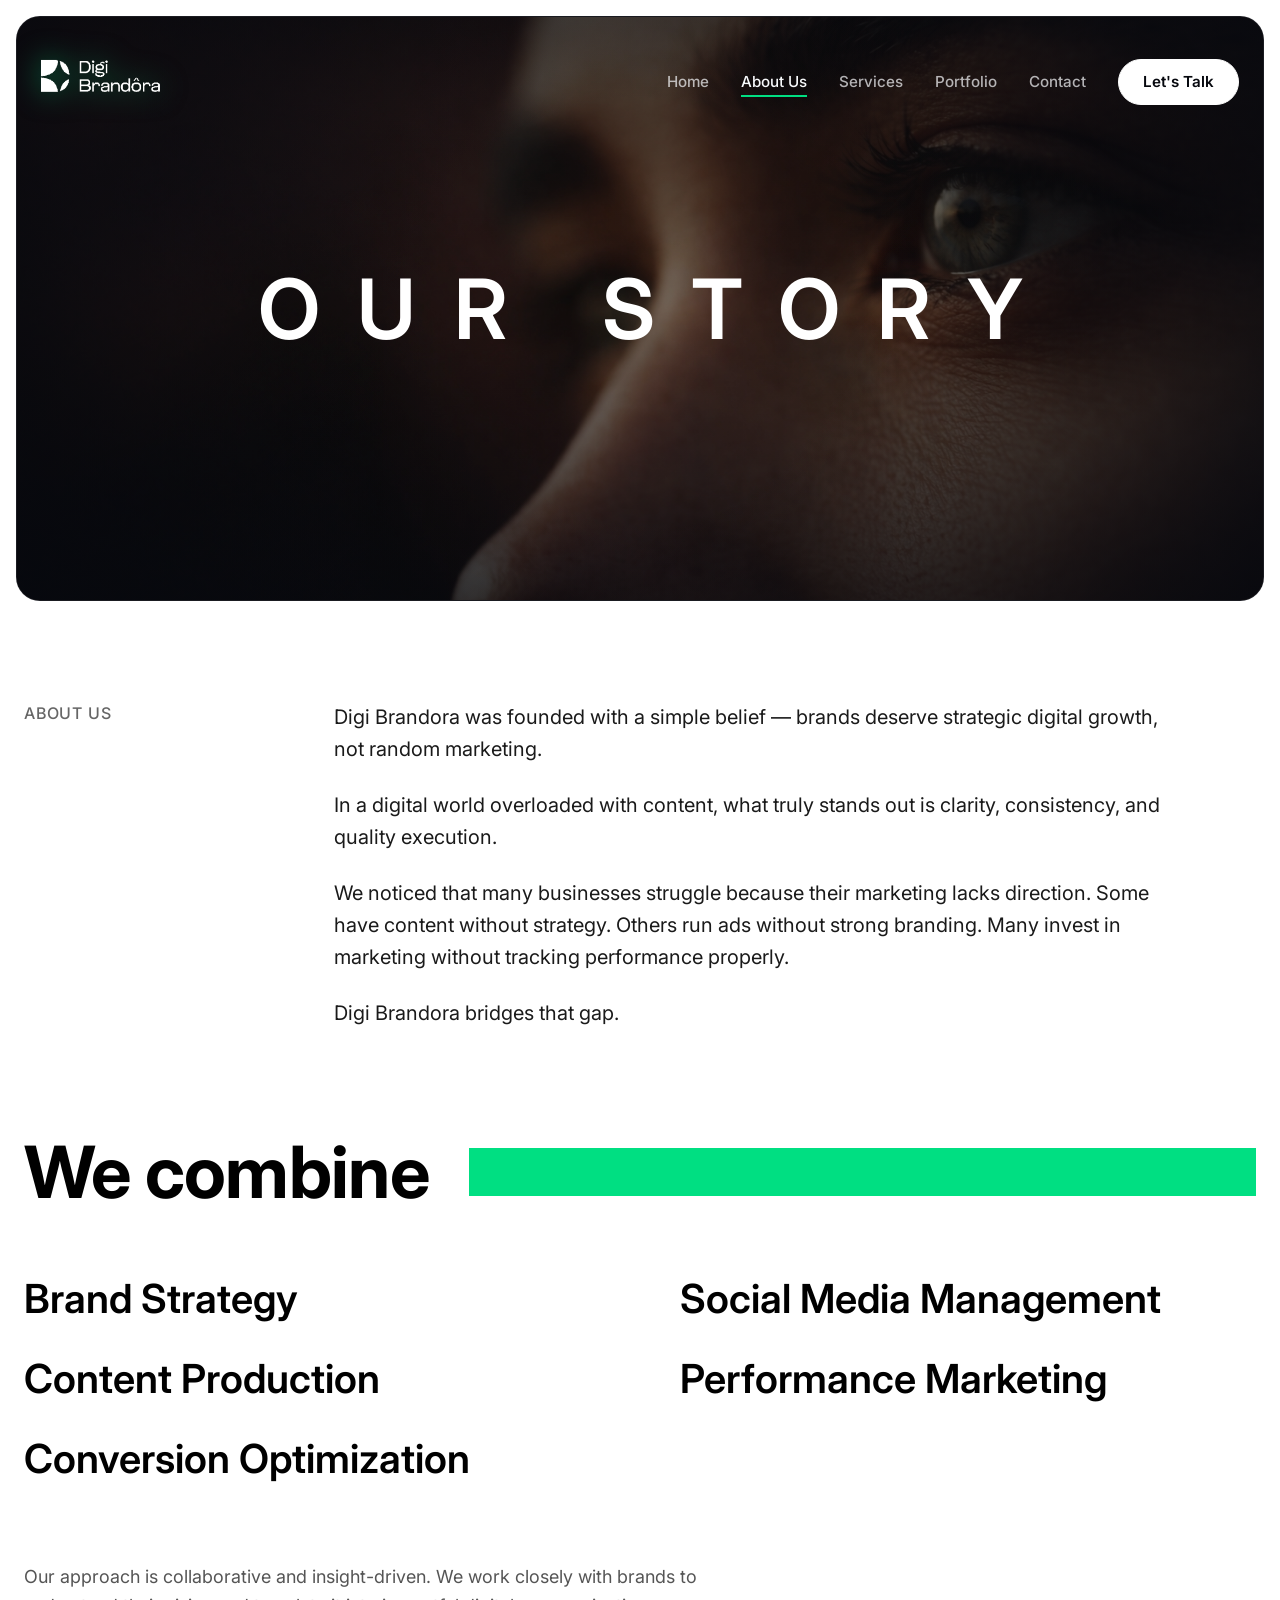
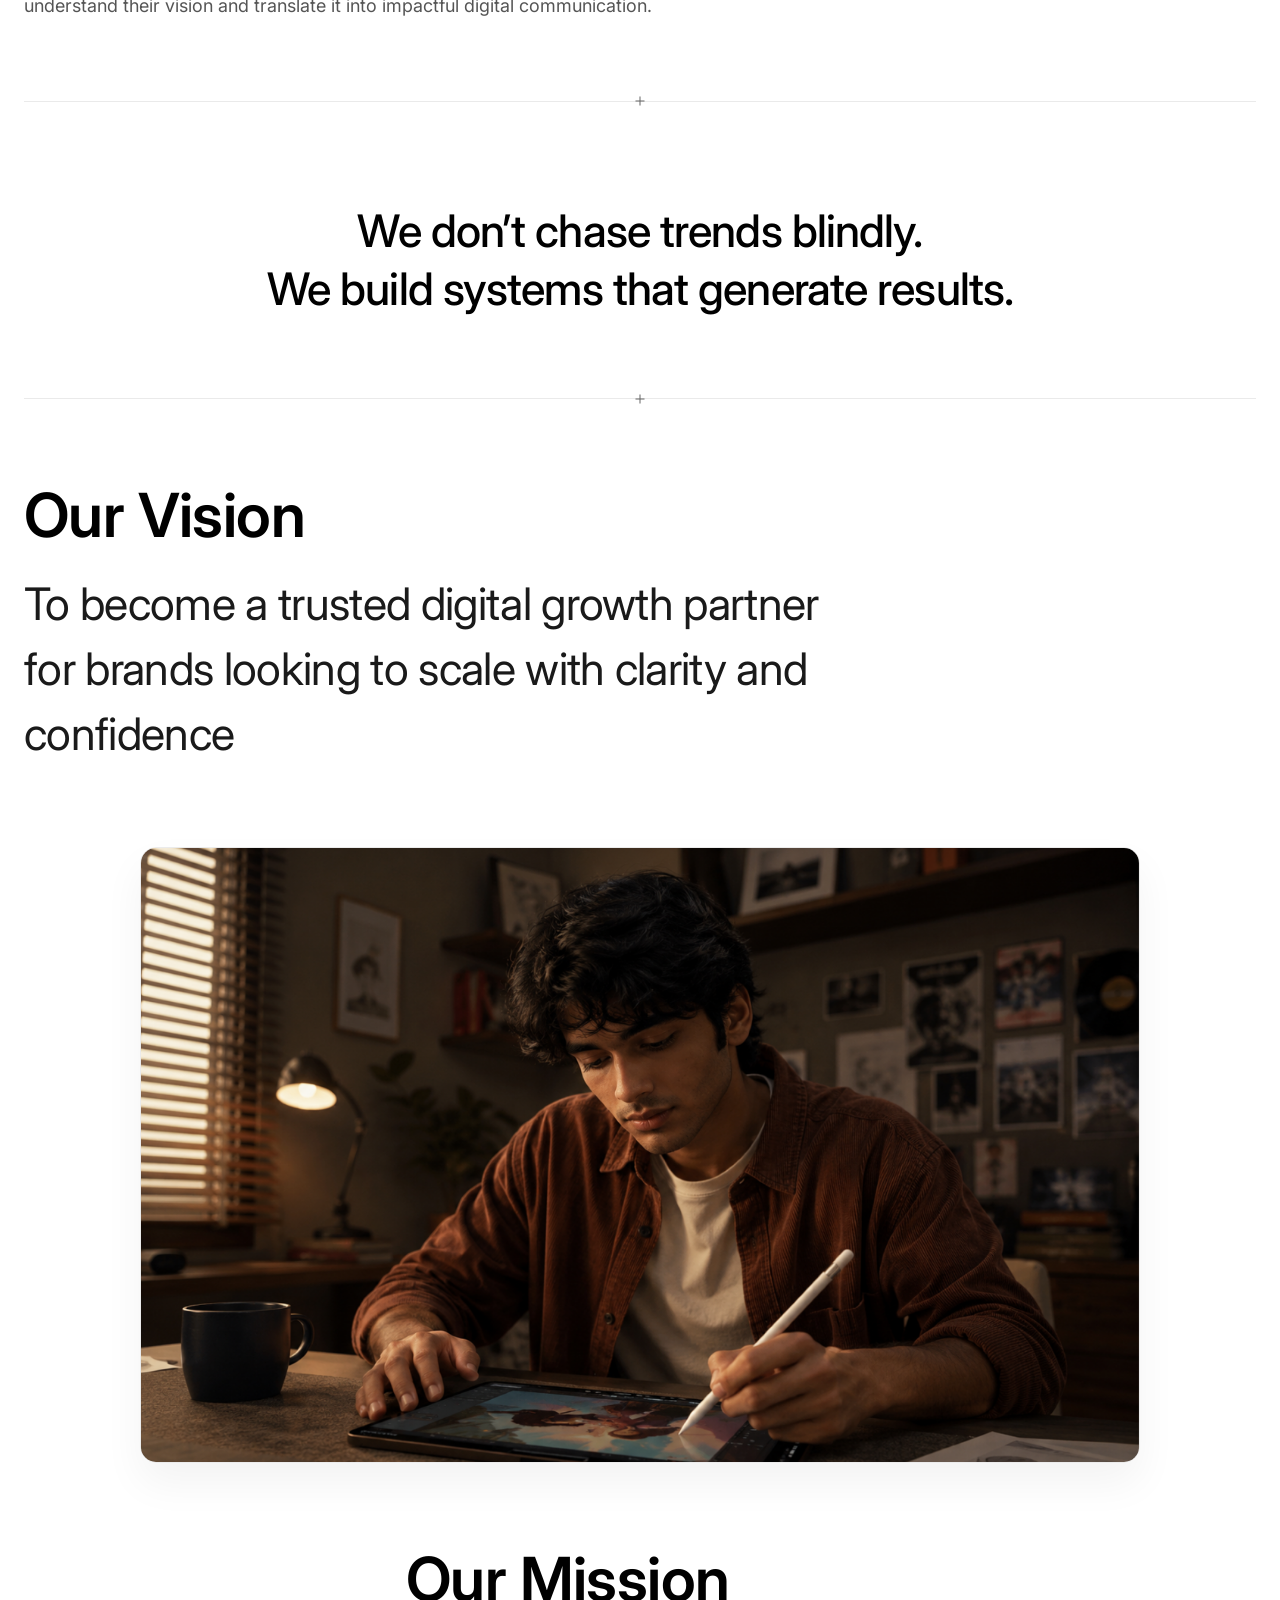
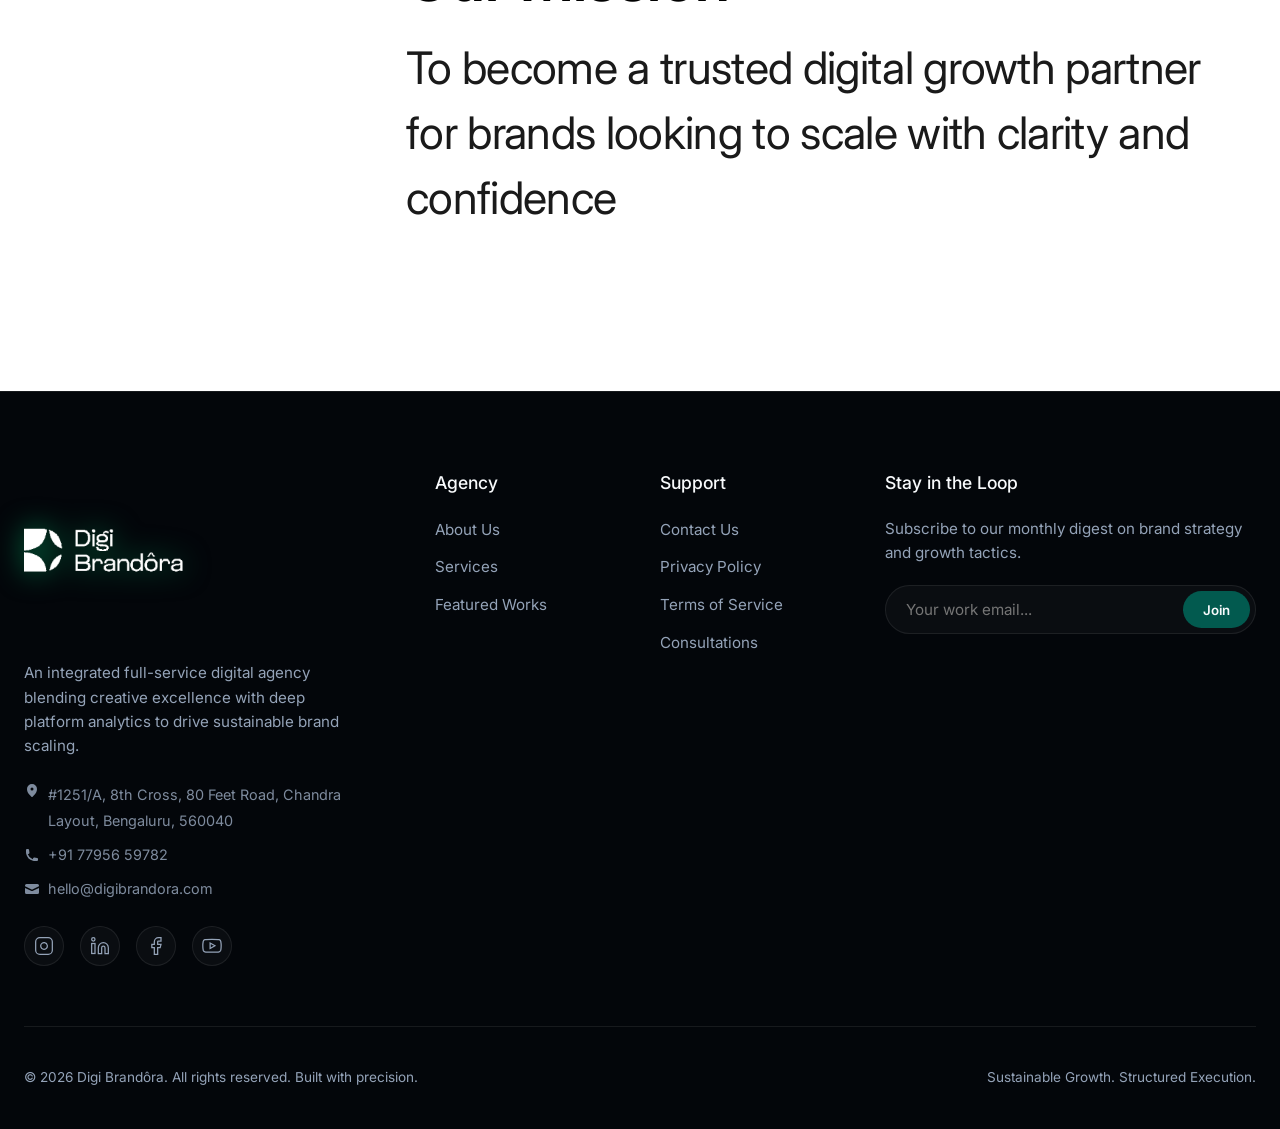
==== commit e26d51ec: "style: replace outline contact icons in footer and cards with Heroicons Mini solid SVGs" ====
--- a/about.html
+++ b/about.html
@@ -144,15 +144,15 @@
           </p>
                     <p style="margin-top: 15px; font-size: 0.9rem; opacity: 0.85; line-height: 1.8; display: flex; flex-direction: column; gap: 8px;">
             <span style="display: flex; align-items: flex-start; gap: 8px;">
-              <svg xmlns="http://www.w3.org/2000/svg" fill="none" viewBox="0 0 24 24" stroke-width="1.5" stroke="currentColor" style="width: 16px; height: 16px; flex-shrink: 0;"><path stroke-linecap="round" stroke-linejoin="round" d="M15 10.5a3 3 0 1 1-6 0 3 3 0 0 1 6 0Z" /><path stroke-linecap="round" stroke-linejoin="round" d="M19.5 10.5c0 7.142-7.5 11.25-7.5 11.25S4.5 17.642 4.5 10.5a7.5 7.5 0 1 1 15 0Z" /></svg>
+              <svg xmlns="http://www.w3.org/2000/svg" viewBox="0 0 16 16" fill="currentColor" style="width: 16px; height: 16px; flex-shrink: 0;"><path fill-rule="evenodd" d="m7.539 14.841.003.003.002.002a.755.755 0 0 0 .912 0l.002-.002.003-.003.012-.009a5.57 5.57 0 0 0 .19-.153 15.588 15.588 0 0 0 2.046-2.082c1.101-1.362 2.291-3.342 2.291-5.597A5 5 0 0 0 3 7c0 2.255 1.19 4.235 2.292 5.597a15.591 15.591 0 0 0 2.046 2.082 8.916 8.916 0 0 0 .189.153l.012.01ZM8 8.5a1.5 1.5 0 1 0 0-3 1.5 1.5 0 0 0 0 3Z" clip-rule="evenodd" /></svg>
               <span>#1251/A, 8th Cross, 80 Feet Road, Chandra Layout, Bengaluru, 560040</span>
             </span>
             <span style="display: flex; align-items: center; gap: 8px;">
-              <svg xmlns="http://www.w3.org/2000/svg" fill="none" viewBox="0 0 24 24" stroke-width="1.5" stroke="currentColor" style="width: 16px; height: 16px; flex-shrink: 0;"><path stroke-linecap="round" stroke-linejoin="round" d="M2.25 6.75c0 8.284 6.716 15 15 15h2.25a2.25 2.25 0 0 0 2.25-2.25v-2.25a2.25 2.25 0 0 0-2.25-2.25H18.75a2.25 2.25 0 0 1-2.25-2.25V10.5a2.25 2.25 0 0 1 2.25-2.25h1.5a2.25 2.25 0 0 1 2.25 2.25v.75m-15 0h1.5a2.25 2.25 0 0 1 2.25 2.25v1.5a2.25 2.25 0 0 1-2.25 2.25H4.5" /></svg>
+              <svg xmlns="http://www.w3.org/2000/svg" viewBox="0 0 16 16" fill="currentColor" style="width: 16px; height: 16px; flex-shrink: 0;"><path fill-rule="evenodd" d="m3.855 7.286 1.067-.534a1 1 0 0 0 .542-1.046l-.44-2.858A1 1 0 0 0 4.036 2H3a1 1 0 0 0-1 1v2c0 .709.082 1.4.238 2.062a9.012 9.012 0 0 0 6.7 6.7A9.024 9.024 0 0 0 11 14h2a1 1 0 0 0 1-1v-1.036a1 1 0 0 0-.848-.988l-2.858-.44a1 1 0 0 0-1.046.542l-.534 1.067a7.52 7.52 0 0 1-4.86-4.859Z" clip-rule="evenodd" /></svg>
               <a href="tel:7795659782" style="color: inherit;">+91 77956 59782</a>
             </span>
             <span style="display: flex; align-items: center; gap: 8px;">
-              <svg xmlns="http://www.w3.org/2000/svg" fill="none" viewBox="0 0 24 24" stroke-width="1.5" stroke="currentColor" style="width: 16px; height: 16px; flex-shrink: 0;"><path stroke-linecap="round" stroke-linejoin="round" d="M21.75 6.75v10.5a2.25 2.25 0 0 1-2.25 2.25h-15a2.25 2.25 0 0 1-2.25-2.25V6.75m19.5 0A2.25 2.25 0 0 0 19.5 4.5h-15a2.25 2.25 0 0 0-2.25 2.25m19.5 0v.243a2.25 2.25 0 0 1-1.07 1.916l-7.5 4.615a2.25 2.25 0 0 1-2.36 0L3.32 8.91a2.25 2.25 0 0 1-1.07-1.916V6.75" /></svg>
+              <svg xmlns="http://www.w3.org/2000/svg" viewBox="0 0 16 16" fill="currentColor" style="width: 16px; height: 16px; flex-shrink: 0;"><path d="M2.5 3A1.5 1.5 0 0 0 1 4.5v.793c.026.009.051.02.076.032L7.674 8.51c.206.1.446.1.652 0l6.598-3.185A.755.755 0 0 1 15 5.293V4.5A1.5 1.5 0 0 0 13.5 3h-11Z" /><path d="M15 6.954 8.978 9.86a2.25 2.25 0 0 1-1.956 0L1 6.954V11.5A1.5 1.5 0 0 0 2.5 13h11a1.5 1.5 0 0 0 1.5-1.5V6.954Z" /></svg>
               <a href="mailto:hello@digibrandora.com" style="color: inherit;">hello@digibrandora.com</a>
             </span>
           </p>
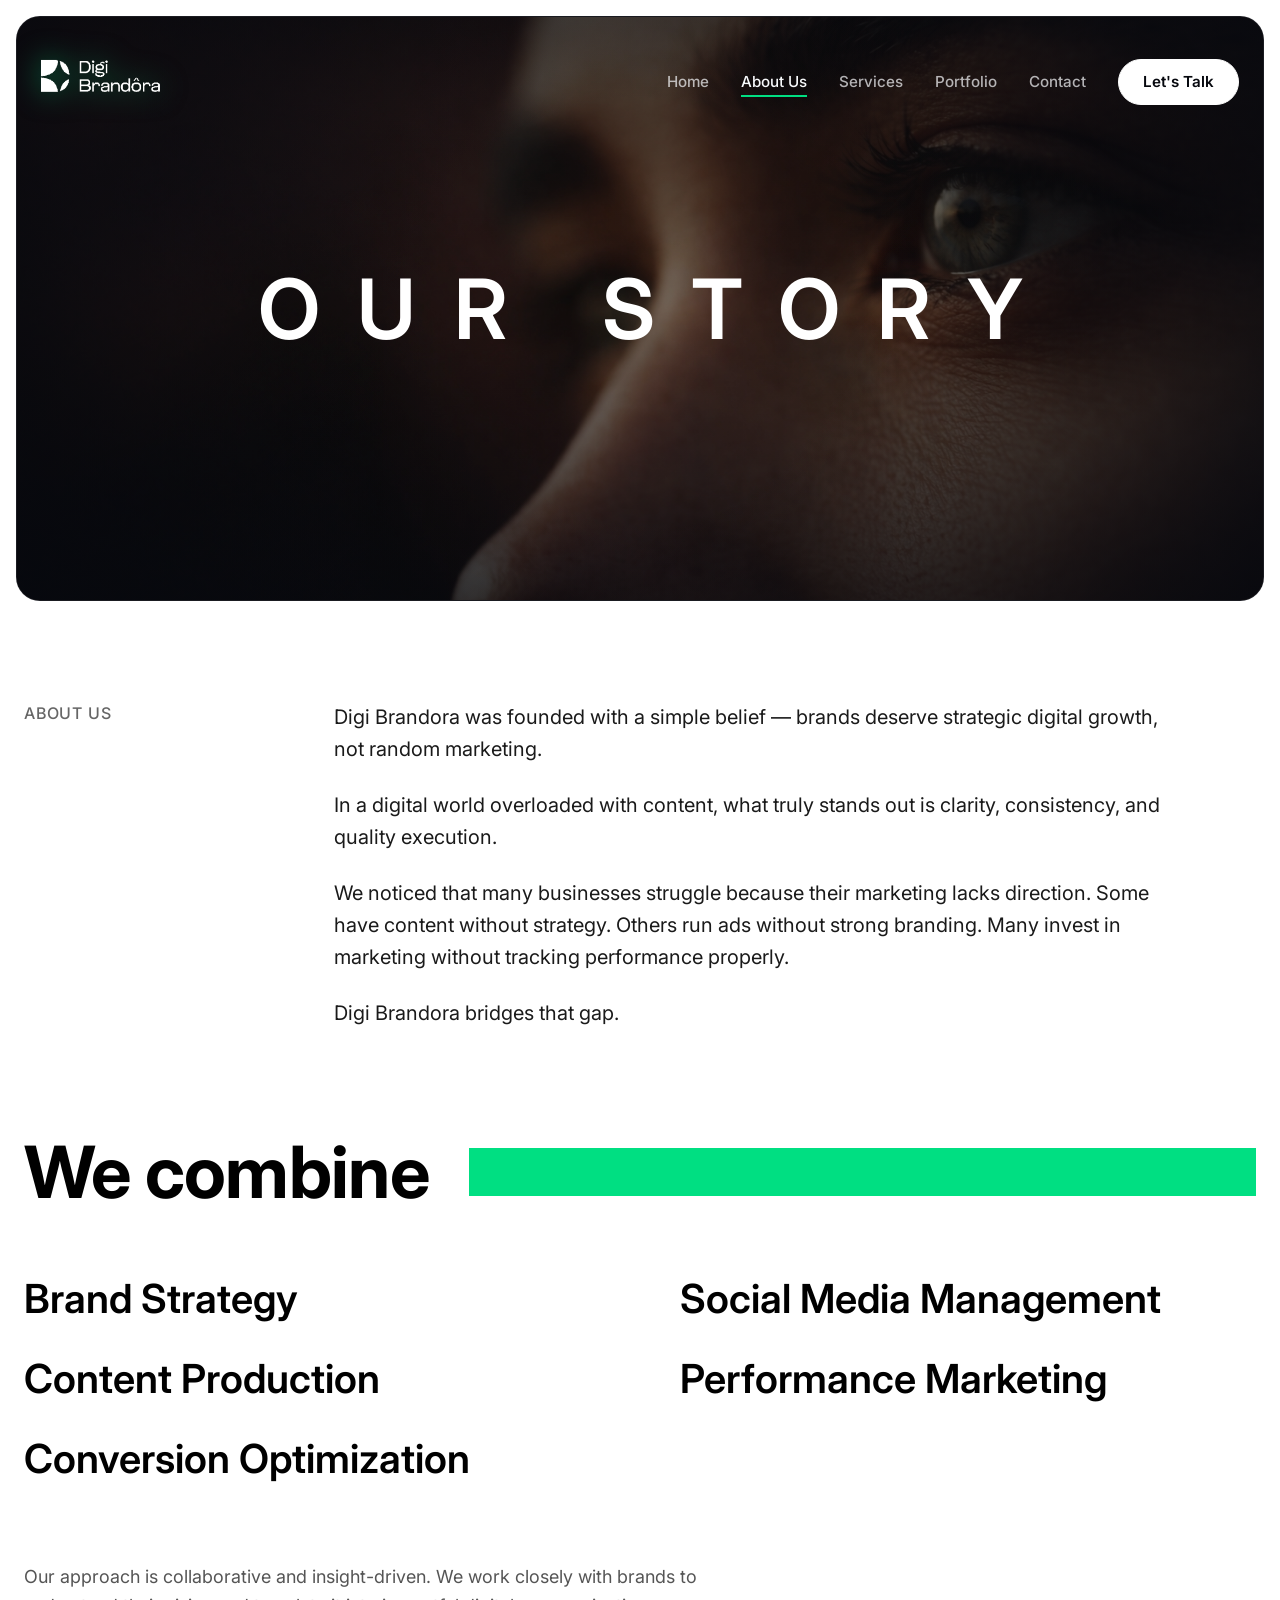
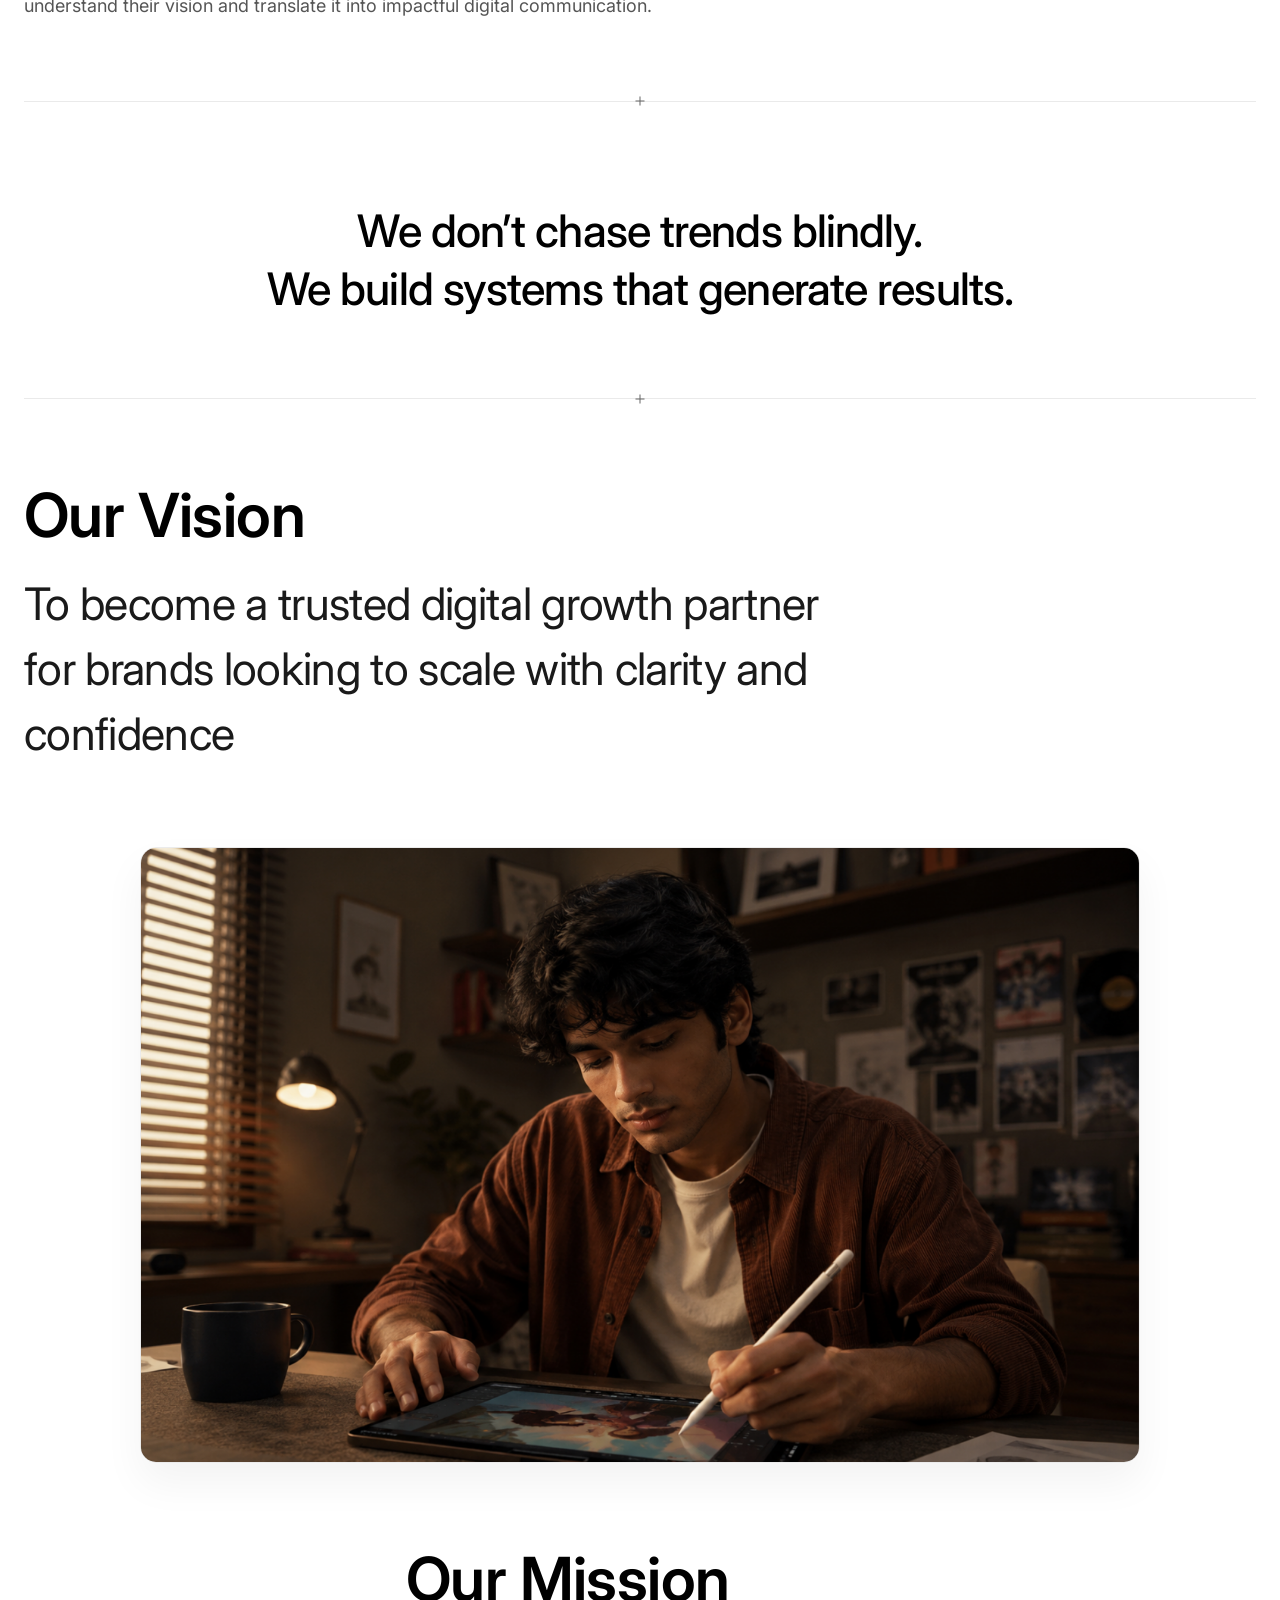
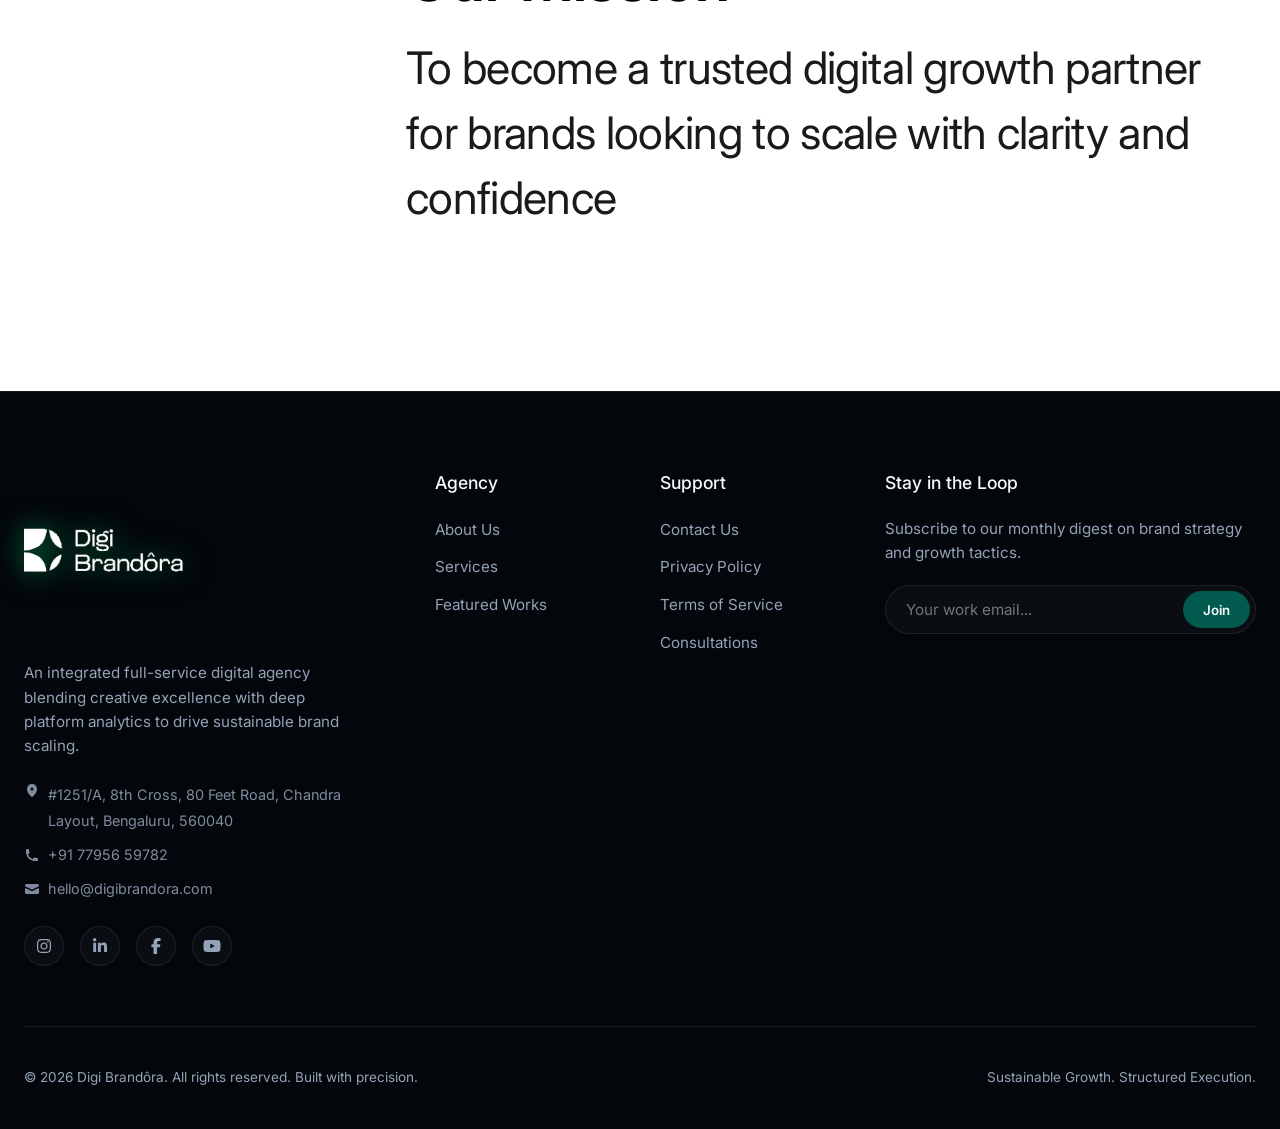
==== commit 4379560b: "style: replace outline brand icons in footer with custom solid brand SVGs" ====
--- a/about.html
+++ b/about.html
@@ -157,10 +157,10 @@
             </span>
           </p>
                     <div class="social-links">
-            <a href="https://www.instagram.com/digi_brandora?igsh=MTI4Nm9yNnhmbGdydQ%3D%3D&utm_source=qr" class="social-link" aria-label="Instagram" target="_blank"><svg xmlns="http://www.w3.org/2000/svg" fill="none" viewBox="0 0 24 24" stroke="currentColor" stroke-width="1.5" style="width: 20px; height: 20px; flex-shrink: 0;"><rect width="20" height="20" x="2" y="2" rx="5" ry="5"/><path d="M16 11.37A4 4 0 1 1 12.63 8 4 4 0 0 1 16 11.37z"/><line x1="17.5" x2="17.51" y1="6.5" y2="6.5"/></svg></a>
-            <a href="https://www.linkedin.com/company/digi-brandora/" class="social-link" aria-label="LinkedIn" target="_blank"><svg xmlns="http://www.w3.org/2000/svg" fill="none" viewBox="0 0 24 24" stroke="currentColor" stroke-width="1.5" style="width: 20px; height: 20px; flex-shrink: 0;"><path d="M16 8a6 6 0 0 1 6 6v7h-4v-7a2 2 0 0 0-2-2 2 2 0 0 0-2 2v7h-4v-7a6 6 0 0 1 6-6z"/><rect width="4" height="12" x="2" y="9"/><circle cx="4" cy="4" r="2"/></svg></a>
-            <a href="https://www.facebook.com/share/1Gtc6aXpwQ/?mibextid=wwXIfr" class="social-link" aria-label="Facebook" target="_blank"><svg xmlns="http://www.w3.org/2000/svg" fill="none" viewBox="0 0 24 24" stroke="currentColor" stroke-width="1.5" style="width: 20px; height: 20px; flex-shrink: 0;"><path d="M18 2h-3a5 5 0 0 0-5 5v3H7v4h3v8h4v-8h3l1-4h-4V7a1 1 0 0 1 1-1h3z"/></svg></a>
-            <a href="https://youtube.com/@digibrandora?si=7ONaBwd1D4lMhy1C" class="social-link" aria-label="YouTube" target="_blank"><svg xmlns="http://www.w3.org/2000/svg" fill="none" viewBox="0 0 24 24" stroke="currentColor" stroke-width="1.5" style="width: 20px; height: 20px; flex-shrink: 0;"><path d="M22.54 6.42a2.78 2.78 0 0 0-1.94-2C18.88 4 12 4 12 4s-6.88 0-8.6.46a2.78 2.78 0 0 0-1.94 2A29 29 0 0 0 1 11.75a29 29 0 0 0 .46 5.33A2.78 2.78 0 0 0 3.4 19c1.72.46 8.6.46 8.6.46s6.88 0 8.6-.46a2.78 2.78 0 0 0 1.94-2 29 29 0 0 0 .46-5.25 29 29 0 0 0-.46-5.33z"/><polygon points="9.75 15.02 15.5 11.75 9.75 8.48 9.75 15.02"/></svg></a>
+            <a href="https://www.instagram.com/digi_brandora?igsh=MTI4Nm9yNnhmbGdydQ%3D%3D&utm_source=qr" class="social-link" aria-label="Instagram" target="_blank"><svg xmlns="http://www.w3.org/2000/svg" viewBox="0 0 640 640" fill="currentColor" style="width: 20px; height: 20px; flex-shrink: 0;"><path d="M320.3 205C256.8 204.8 205.2 256.2 205 319.7C204.8 383.2 256.2 434.8 319.7 435C383.2 435.2 434.8 383.8 435 320.3C435.2 256.8 383.8 205.2 320.3 205zM319.7 245.4C360.9 245.2 394.4 278.5 394.6 319.7C394.8 360.9 361.5 394.4 320.3 394.6C279.1 394.8 245.6 361.5 245.4 320.3C245.2 279.1 278.5 245.6 319.7 245.4zM413.1 200.3C413.1 185.5 425.1 173.5 439.9 173.5C454.7 173.5 466.7 185.5 466.7 200.3C466.7 215.1 454.7 227.1 439.9 227.1C425.1 227.1 413.1 215.1 413.1 200.3zM542.8 227.5C541.1 191.6 532.9 159.8 506.6 133.6C480.4 107.4 448.6 99.2 412.7 97.4C375.7 95.3 264.8 95.3 227.8 97.4C192 99.1 160.2 107.3 133.9 133.5C107.6 159.7 99.5 191.5 97.7 227.4C95.6 264.4 95.6 375.3 97.7 412.3C99.4 448.2 107.6 480 133.9 506.2C160.2 532.4 191.9 540.6 227.8 542.4C264.8 544.5 375.7 544.5 412.7 542.4C448.6 540.7 480.4 532.5 506.6 506.2C532.8 480 541 448.2 542.8 412.3C544.9 375.3 544.9 264.5 542.8 227.5zM495 452C487.2 471.6 472.1 486.7 452.4 494.6C422.9 506.3 352.9 503.6 320.3 503.6C287.7 503.6 217.6 506.2 188.2 494.6C168.6 486.8 153.5 471.7 145.6 452C133.9 422.5 136.6 352.5 136.6 319.9C136.6 287.3 134 217.2 145.6 187.8C153.4 168.2 168.5 153.1 188.2 145.2C217.7 133.5 287.7 136.2 320.3 136.2C352.9 136.2 423 133.6 452.4 145.2C472 153 487.1 168.1 495 187.8C506.7 217.3 504 287.3 504 319.9C504 352.5 506.7 422.6 495 452z"/></svg></a>
+            <a href="https://www.linkedin.com/company/digi-brandora/" class="social-link" aria-label="LinkedIn" target="_blank"><svg xmlns="http://www.w3.org/2000/svg" viewBox="0 0 640 640" fill="currentColor" style="width: 20px; height: 20px; flex-shrink: 0;"><path d="M196.3 512L103.4 512L103.4 212.9L196.3 212.9L196.3 512zM149.8 172.1C120.1 172.1 96 147.5 96 117.8C96 103.5 101.7 89.9 111.8 79.8C121.9 69.7 135.6 64 149.8 64C164 64 177.7 69.7 187.8 79.8C197.9 89.9 203.6 103.6 203.6 117.8C203.6 147.5 179.5 172.1 149.8 172.1zM543.9 512L451.2 512L451.2 366.4C451.2 331.7 450.5 287.2 402.9 287.2C354.6 287.2 347.2 324.9 347.2 363.9L347.2 512L254.4 512L254.4 212.9L343.5 212.9L343.5 253.7L344.8 253.7C357.2 230.2 387.5 205.4 432.7 205.4C526.7 205.4 544 267.3 544 347.7L544 512L543.9 512z"/></svg></a>
+            <a href="https://www.facebook.com/share/1Gtc6aXpwQ/?mibextid=wwXIfr" class="social-link" aria-label="Facebook" target="_blank"><svg xmlns="http://www.w3.org/2000/svg" viewBox="0 0 640 640" fill="currentColor" style="width: 20px; height: 20px; flex-shrink: 0;"><path d="M240 363.3L240 576L356 576L356 363.3L442.5 363.3L460.5 265.5L356 265.5L356 230.9C356 179.2 376.3 159.4 428.7 159.4C445 159.4 458.1 159.8 465.7 160.6L465.7 71.9C451.4 68 416.4 64 396.2 64C289.3 64 240 114.5 240 223.4L240 265.5L174 265.5L174 363.3L240 363.3z"/></svg></a>
+            <a href="https://youtube.com/@digibrandora?si=7ONaBwd1D4lMhy1C" class="social-link" aria-label="YouTube" target="_blank"><svg xmlns="http://www.w3.org/2000/svg" viewBox="0 0 640 640" fill="currentColor" style="width: 20px; height: 20px; flex-shrink: 0;"><path d="M581.7 188.1C575.5 164.4 556.9 145.8 533.4 139.5C490.9 128 320.1 128 320.1 128C320.1 128 149.3 128 106.7 139.5C83.2 145.8 64.7 164.4 58.4 188.1C47 231 47 320.4 47 320.4C47 320.4 47 409.8 58.4 452.7C64.7 476.3 83.2 494.2 106.7 500.5C149.3 512 320.1 512 320.1 512C320.1 512 490.9 512 533.5 500.5C557 494.2 575.5 476.3 581.8 452.7C593.2 409.8 593.2 320.4 593.2 320.4C593.2 320.4 593.2 231 581.8 188.1zM264.2 401.6L264.2 239.2L406.9 320.4L264.2 401.6z"/></svg></a>
           </div>
         </div>
 
